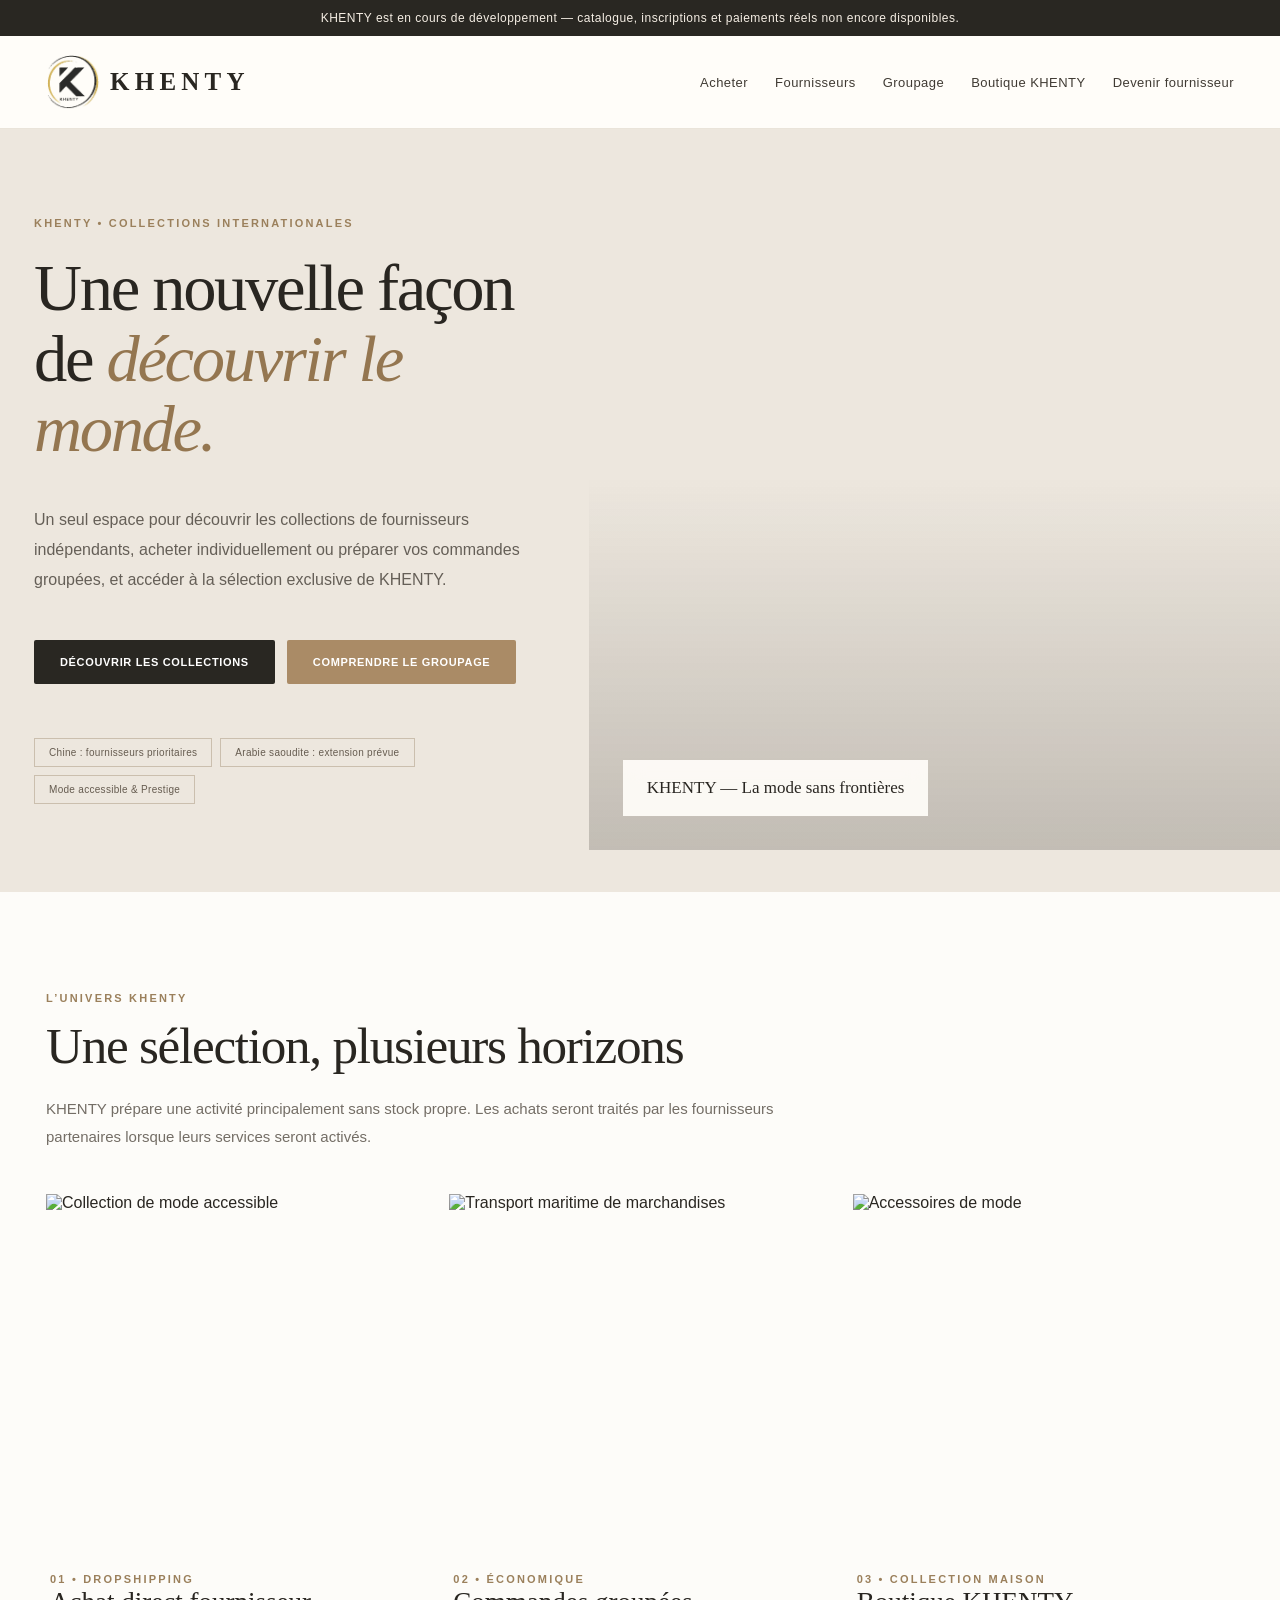
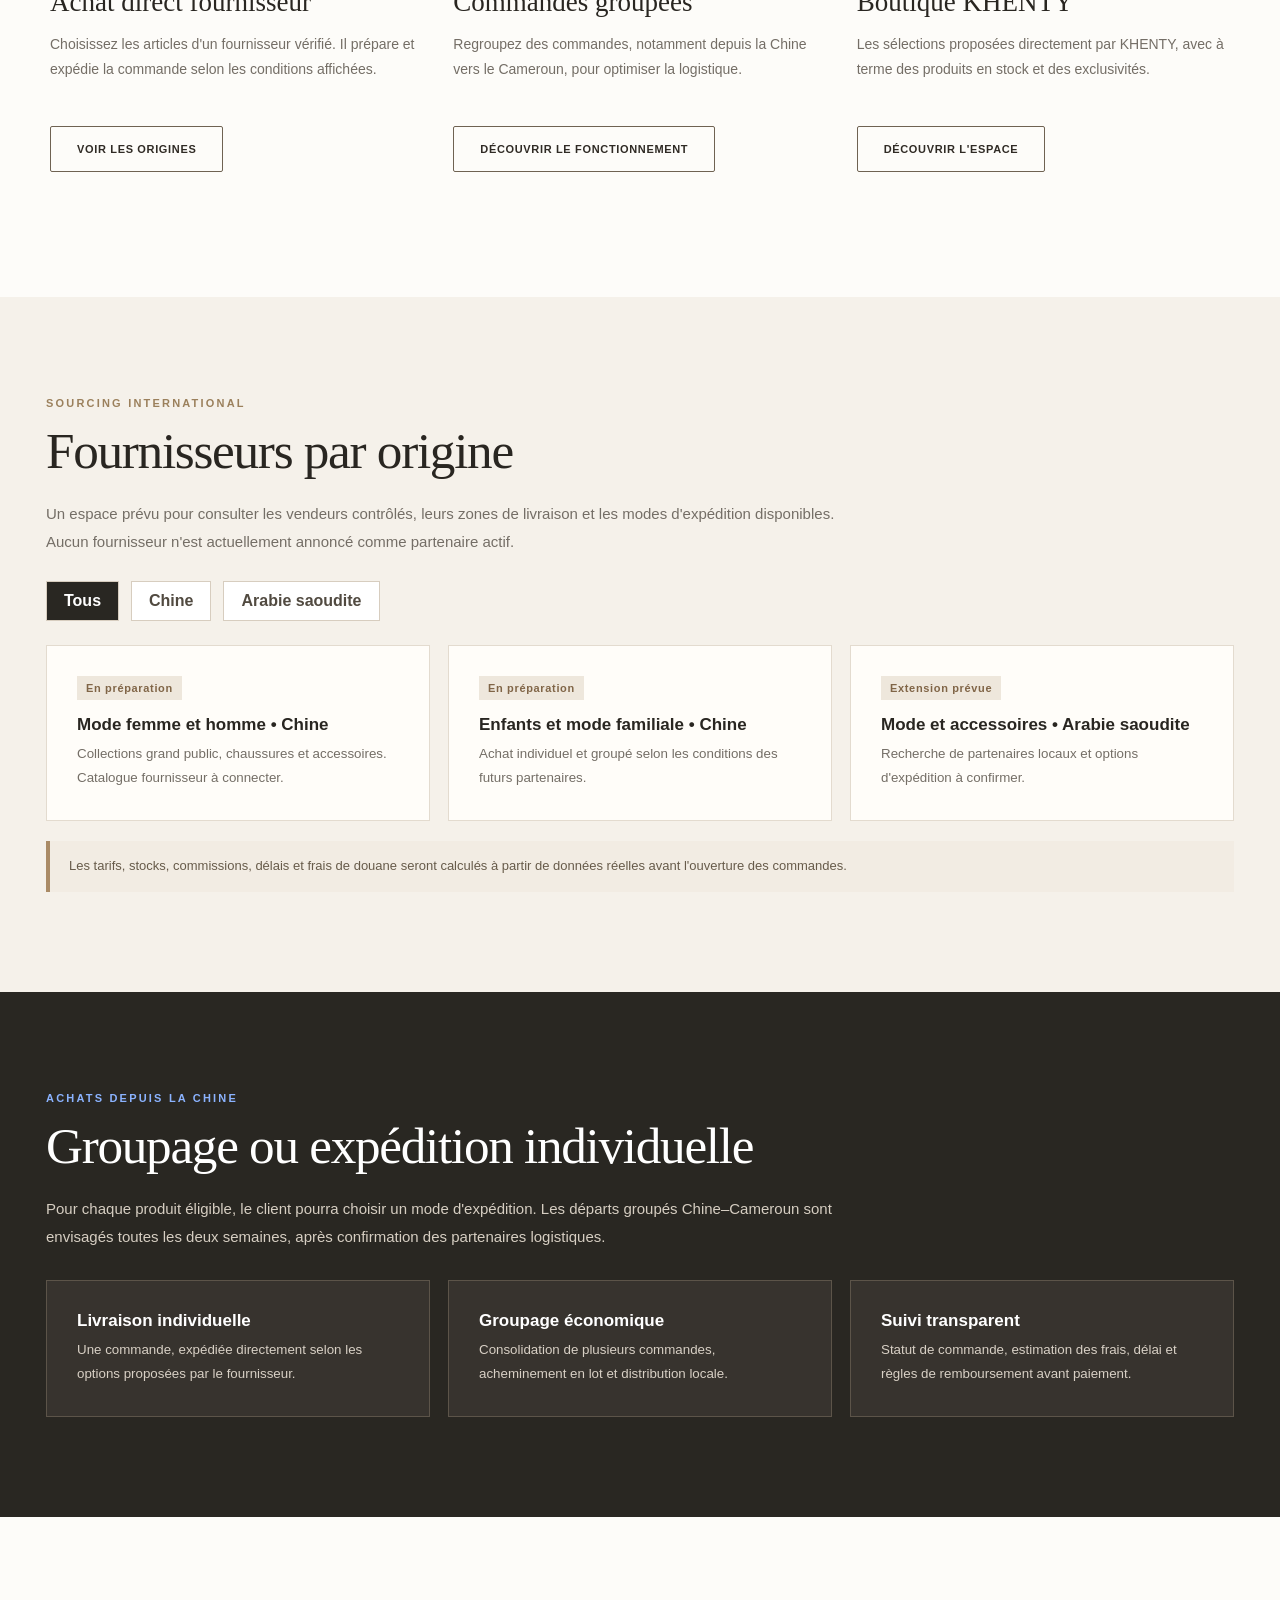
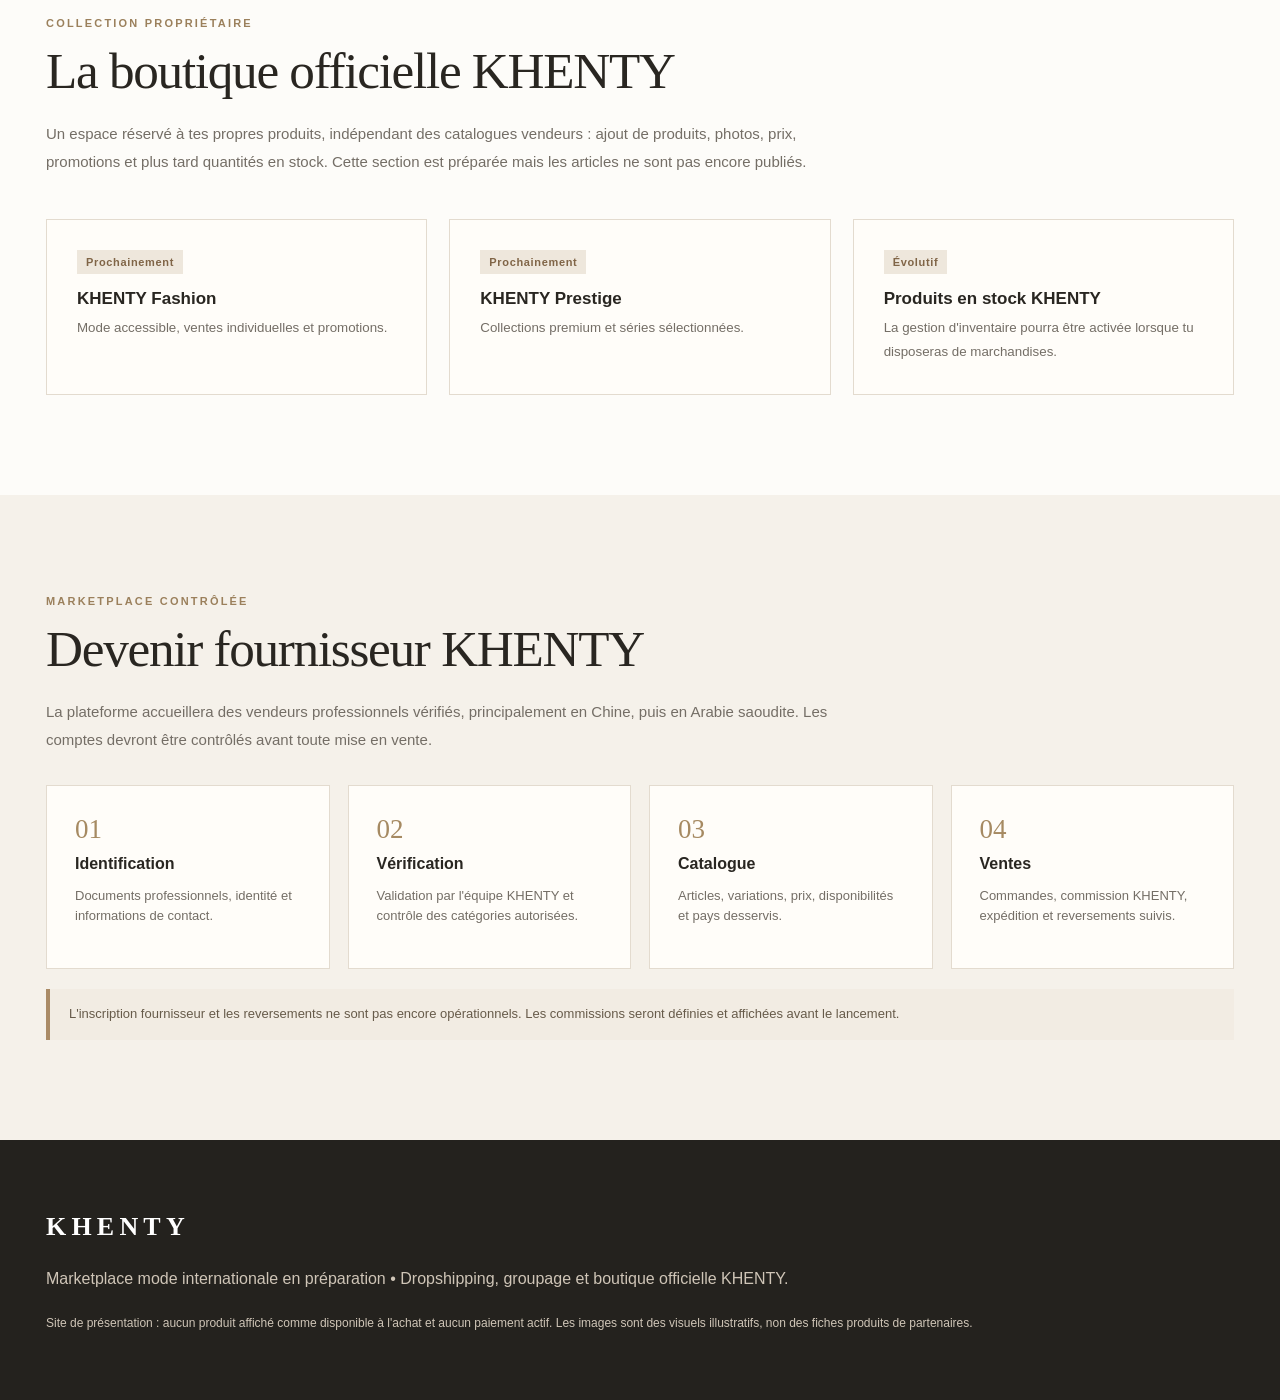
==== index.html @ d274700c "Design: editorial luxury storefront redesign inspired by Warmly" ====
<!doctype html><html lang="fr"><head><meta charset="utf-8"><meta name="viewport" content="width=device-width,initial-scale=1"><meta name="theme-color" content="#ffffff"><title>KHENTY — Marketplace mode & sourcing international</title><meta name="description" content="KHENTY prépare une marketplace de mode en dropshipping, achat direct, groupage depuis la Chine et boutique KHENTY."><style>
:root{--navy:#14254c;--blue:#1769ff;--orange:#f87537;--pink:#eb3884;--muted:#65728b;--line:#e5eaf3;--pale:#f5f8ff}*{box-sizing:border-box}body{margin:0;font-family:Inter,Arial,sans-serif;color:var(--navy);background:#fff}a{color:inherit;text-decoration:none}button,select,input{font:inherit}button{cursor:pointer}.wrap{max-width:1240px;margin:auto;padding:0 26px}.notice{background:#fff1df;color:#7a4b0c;text-align:center;padding:10px 20px;font-size:12px}.head{border-bottom:1px solid var(--line);background:#fff;position:sticky;top:0;z-index:10}.head .wrap{display:flex;align-items:center;min-height:85px;gap:24px}.brand{display:flex;align-items:center;gap:10px;font-weight:900;letter-spacing:3px;font-size:27px}.khenty-emblem{width:62px;height:62px;flex:none}nav{display:flex;gap:21px;margin-left:auto;align-items:center;flex-wrap:wrap}nav a{font-size:13px;font-weight:700}nav a:hover{color:var(--blue)}.btn{border:0;background:var(--blue);border-radius:11px;color:white;padding:14px 21px;display:inline-flex;align-items:center;justify-content:center;font-weight:800;font-size:14px;gap:8px}.btn.orange{background:var(--orange)}.btn.outline{background:white;border:1px solid #cdd8e9;color:var(--navy)}.hero{background:linear-gradient(118deg,#edf4ff 0%,#fff 62%,#fff0f2 100%)}.herogrid{display:grid;grid-template-columns:1fr 1fr;align-items:center;gap:32px;padding:65px 0}.eyebrow{color:var(--blue);font-size:12px;font-weight:900;letter-spacing:2px;text-transform:uppercase}.hero h1{font-size:clamp(39px,5vw,66px);line-height:1.08;letter-spacing:-2px;margin:17px 0}.hero h1 em{font-style:normal;color:var(--orange)}.hero p{font-size:17px;line-height:1.7;color:#596681;max-width:570px}.cta{display:flex;gap:12px;flex-wrap:wrap;margin:28px 0}.heroimg{min-height:420px;position:relative;border-radius:25px;background:linear-gradient(0deg,#13254c25,#13254c05),url('https://images.unsplash.com/photo-1483985988355-763728e1935b?auto=format&fit=crop&w=1250&q=85') center/cover}.heroimg .float{position:absolute;bottom:24px;left:24px;background:white;border-radius:15px;padding:17px 22px;box-shadow:0 15px 35px #14254c30;font-weight:750}.stat{display:flex;gap:12px;flex-wrap:wrap;margin-top:22px}.stat span{background:white;border:1px solid var(--line);border-radius:24px;padding:8px 14px;font-size:12px;font-weight:700}.section{padding:70px 0}.section h2{font-size:35px;letter-spacing:-1px;margin:8px 0 12px}.sub{color:var(--muted);line-height:1.65;max-width:800px}.grid3{display:grid;grid-template-columns:repeat(3,1fr);gap:22px;margin-top:28px}.panel{background:#fff;border:1px solid var(--line);border-radius:20px;overflow:hidden;box-shadow:0 12px 30px #182e5709}.panel img{width:100%;height:220px;object-fit:cover;display:block}.panel .body{padding:23px}.panel h3{font-size:22px;margin:0 0 9px}.panel p{font-size:14px;color:var(--muted);line-height:1.65;min-height:65px}.mini{color:var(--blue);font-size:12px;text-transform:uppercase;font-weight:900;letter-spacing:1px}.soft{background:var(--pale)}.tabs{display:flex;gap:8px;flex-wrap:wrap;margin:24px 0}.tab{border:1px solid #d9e2f2;border-radius:35px;padding:10px 17px;background:white;font-weight:750;color:#4e607f}.tab[aria-selected=true]{background:var(--navy);color:white}.listing{display:grid;grid-template-columns:repeat(3,1fr);gap:16px}.tile{border:1px solid var(--line);border-radius:15px;background:white;padding:24px}.tile b{display:block;margin-bottom:7px}.tile small{color:var(--muted);line-height:1.5}.pill{display:inline-block;background:#fff0e9;color:#bf531b;font-size:11px;padding:6px 9px;border-radius:18px;font-weight:800;margin-bottom:15px}.steps{display:grid;grid-template-columns:repeat(4,1fr);gap:16px;margin-top:30px}.step{padding:22px;border:1px solid var(--line);border-radius:17px}.step strong{display:block;margin-bottom:10px;font-size:27px;color:var(--blue)}.step p{color:var(--muted);font-size:13px;line-height:1.6}.group{background:#152950;color:#fff}.group h2{color:#fff}.group .sub{color:#cbd8f0}.group .tile{background:#213864;border-color:#38507a;color:#fff}.group .tile small{color:#cdd8ed}.controls{display:flex;flex-wrap:wrap;gap:10px;margin:24px 0}.controls select{border:1px solid var(--line);padding:12px;border-radius:10px;background:white;color:var(--navy)}.note{border-left:4px solid var(--orange);padding:15px 19px;background:#fff7ef;color:#805626;font-size:13px;line-height:1.6;margin-top:20px}footer{background:#0d1b3a;color:#c7d3e8;padding:42px 0;line-height:1.7}footer strong{color:white}footer small{font-size:12px}.hide{display:none!important}@media(max-width:900px){nav{display:none}.herogrid{grid-template-columns:1fr}.heroimg{min-height:340px}.grid3,.listing{grid-template-columns:1fr 1fr}.steps{grid-template-columns:1fr 1fr}}@media(max-width:600px){.wrap{padding:0 18px}.brand{font-size:21px}.khenty-emblem{width:49px;height:49px}.head .wrap{min-height:67px}.herogrid{padding:37px 0}.heroimg{min-height:270px}.grid3,.listing,.steps{grid-template-columns:1fr}.section{padding:48px 0}.section h2{font-size:29px}}

/* KHENTY premium editorial redesign — inspired by refined decor storefronts */
@import url('https://fonts.googleapis.com/css2?family=DM+Sans:wght@400;500;600;700&family=Playfair+Display:wght@400;500;600&display=swap');
:root{--navy:#26231f;--blue:#7a6448;--orange:#a68a62;--pink:#c1a98d;--muted:#746e66;--line:#e8e2d9;--pale:#f8f6f2}
html{scroll-behavior:smooth}body{font-family:'DM Sans',Arial,sans-serif;color:#292621;background:#fdfcf9}
h1,h2,h3{font-family:'Playfair Display',Georgia,serif;font-weight:500}
.notice{background:#292722;color:#f5eee4;letter-spacing:.04em;padding:11px 20px}
.head{background:#fffdf9ed;backdrop-filter:blur(16px);border-color:#eae4da}
.head .wrap{min-height:92px}.brand{font-family:Georgia,serif;font-weight:600;letter-spacing:.21em;font-size:25px}
.khenty-emblem{width:54px;height:54px;object-fit:contain}
nav{gap:27px}nav a{font-weight:500;letter-spacing:.035em;color:#403b34}nav a:hover{color:#a68a62}
.btn{border-radius:2px;background:#292722;padding:16px 26px;letter-spacing:.06em;text-transform:uppercase;font-size:11px;font-weight:700;transition:transform .2s,background .2s}
.btn:hover{transform:translateY(-2px);background:#806a4d}.btn.orange{background:#aa8b66}.btn.outline{background:transparent;border:1px solid #6f6252;color:#302b25}.btn.outline:hover{background:#302b25;color:white}
.hero{background:#ede7de}.herogrid{max-width:none;padding:0;gap:0;grid-template-columns:46% 54%;min-height:680px}
.hero .herogrid>div:first-child{padding:88px max(34px,calc((100vw - 1240px)/2)) 88px max(34px,calc((100vw - 1240px)/2));display:flex;flex-direction:column;justify-content:center;align-items:flex-start}
.eyebrow,.mini{color:#9b805c;letter-spacing:.2em;font-size:11px}
.hero h1{font-size:clamp(48px,5.2vw,83px);line-height:1.06;letter-spacing:-.035em;margin:24px 0;font-weight:400}
.hero h1 em{color:#947650;font-style:italic;font-family:Georgia,serif}
.hero p{font-size:16px;line-height:1.9;color:#655f57;max-width:520px}
.heroimg{border-radius:0;min-height:680px;background:linear-gradient(0deg,#17130e33,#17130e00 55%),url('https://images.unsplash.com/photo-1483985988355-763728e1935b?auto=format&fit=crop&w=1800&q=90') center/cover}
.heroimg .float{background:#fffdf9ed;backdrop-filter:blur(10px);border-radius:0;bottom:34px;left:34px;font-family:Georgia,serif;font-size:17px;font-weight:400;box-shadow:none;padding:18px 24px}
.stat{gap:8px;margin-top:26px}.stat span{background:transparent;border:1px solid #cbbfae;border-radius:0;font-size:10px;letter-spacing:.03em;font-weight:500;color:#665c50}
.section{padding:100px 0}.section h2{font-size:clamp(34px,4vw,54px);letter-spacing:-.025em;margin:12px 0 20px}.sub{font-size:15px;line-height:1.9}
.grid3{gap:22px;margin-top:42px}.panel{border:0;border-radius:0;box-shadow:none;background:transparent}.panel img{height:350px;transition:transform .4s}.panel{overflow:hidden}.panel:hover img{transform:scale(1.025)}.panel .body{padding:25px 4px}.panel h3{font-size:27px}.panel p{font-size:14px;line-height:1.8;min-height:80px}
.soft{background:#f5f1ea}.tabs{gap:12px}.tab{border-radius:0;border-color:#d7cdbf;color:#514a40}.tab[aria-selected=true]{background:#292722;color:#fff}
.listing{gap:18px}.tile{border-radius:0;border:1px solid #e3dbcf;padding:30px;background:#fffdf9}.tile b{font-size:17px;font-weight:600}.tile small{line-height:1.8}
.pill{background:#eee7dc;color:#806547;border-radius:0;letter-spacing:.06em}
.steps{gap:18px}.step{border-radius:0;background:#fffdf9;border-color:#e3dbcf;padding:28px}.step strong{color:#a68a62;font-family:Georgia,serif;font-weight:400}
.group{background:#292722}.group .tile{background:#37332e;border-color:#5c5449}.group .sub{color:#d6cec2}.group .tile small{color:#d8d0c5}
.note{background:#f2ece3;border-color:#aa8b66;color:#675b4a}
footer{background:#24221e;color:#cfc5b7;padding:65px 0}footer strong{font-family:Georgia,serif;font-size:26px;letter-spacing:.2em}
@media(max-width:900px){.herogrid{grid-template-columns:1fr}.hero .herogrid>div:first-child{padding:70px 32px}.heroimg{min-height:490px}.grid3,.listing{grid-template-columns:1fr 1fr}}
@media(max-width:600px){.head .wrap{min-height:72px}.brand{font-size:20px}.hero .herogrid>div:first-child{padding:54px 22px}.hero h1{font-size:47px}.heroimg{min-height:350px}.section{padding:66px 0}.grid3,.listing,.steps{grid-template-columns:1fr}.panel img{height:320px}.section h2{font-size:37px}}
</style></head><body><div class="notice">KHENTY est en cours de développement — catalogue, inscriptions et paiements réels non encore disponibles.</div>
<header class="head"><div class="wrap"><a class="brand" href="#accueil"><img class="khenty-emblem" src="[data-uri]" alt="Emblème KHENTY original"><span>KHENTY</span></a><nav><a href="#acheter">Acheter</a><a href="#origine">Fournisseurs</a><a href="#groupage">Groupage</a><a href="#boutique">Boutique KHENTY</a><a href="#partenaires">Devenir fournisseur</a></nav></div></header>
<main><section id="accueil" class="hero"><div class="wrap herogrid"><div><div class="eyebrow">KHENTY • COLLECTIONS INTERNATIONALES</div><h1>Une nouvelle façon de <em>découvrir le monde.</em></h1><p>Un seul espace pour découvrir les collections de fournisseurs indépendants, acheter individuellement ou préparer vos commandes groupées, et accéder à la sélection exclusive de KHENTY.</p><div class="cta"><a class="btn" href="#acheter">Découvrir les collections</a><a class="btn orange" href="#groupage">Comprendre le groupage</a></div><div class="stat"><span>Chine : fournisseurs prioritaires</span><span>Arabie saoudite : extension prévue</span><span>Mode accessible & Prestige</span></div></div><div class="heroimg" role="img" aria-label="Photographie de mode"><div class="float">KHENTY — La mode sans frontières</div></div></div></section>
<section id="acheter" class="section"><div class="wrap"><div class="eyebrow">L’univers KHENTY</div><h2>Une sélection, plusieurs horizons</h2><p class="sub">KHENTY prépare une activité principalement sans stock propre. Les achats seront traités par les fournisseurs partenaires lorsque leurs services seront activés.</p><div class="grid3"><article class="panel"><img alt="Collection de mode accessible" src="https://images.unsplash.com/photo-1483985988355-763728e1935b?auto=format&fit=crop&w=850&q=80"><div class="body"><span class="mini">01 • Dropshipping</span><h3>Achat direct fournisseur</h3><p>Choisissez les articles d'un fournisseur vérifié. Il prépare et expédie la commande selon les conditions affichées.</p><a class="btn outline" href="#origine">Voir les origines</a></div></article><article class="panel"><img alt="Transport maritime de marchandises" src="https://images.unsplash.com/photo-1494412519320-aa613dfb7738?auto=format&fit=crop&w=850&q=80"><div class="body"><span class="mini">02 • Économique</span><h3>Commandes groupées</h3><p>Regroupez des commandes, notamment depuis la Chine vers le Cameroun, pour optimiser la logistique.</p><a class="btn outline" href="#groupage">Découvrir le fonctionnement</a></div></article><article class="panel"><img alt="Accessoires de mode" src="https://images.unsplash.com/photo-1548036328-c9fa89d128fa?auto=format&fit=crop&w=850&q=80"><div class="body"><span class="mini">03 • Collection maison</span><h3>Boutique KHENTY</h3><p>Les sélections proposées directement par KHENTY, avec à terme des produits en stock et des exclusivités.</p><a class="btn outline" href="#boutique">Découvrir l'espace</a></div></article></div></div></section>
<section id="origine" class="section soft"><div class="wrap"><div class="eyebrow">Sourcing international</div><h2>Fournisseurs par origine</h2><p class="sub">Un espace prévu pour consulter les vendeurs contrôlés, leurs zones de livraison et les modes d'expédition disponibles. Aucun fournisseur n'est actuellement annoncé comme partenaire actif.</p><div class="tabs" role="group" aria-label="Filtre des provenances"><button class="tab" data-filter="all" aria-selected="true">Tous</button><button class="tab" data-filter="chine" aria-selected="false">Chine</button><button class="tab" data-filter="arabie" aria-selected="false">Arabie saoudite</button></div><div class="listing"><article class="tile" data-origin="chine"><span class="pill">En préparation</span><b>Mode femme et homme • Chine</b><small>Collections grand public, chaussures et accessoires. Catalogue fournisseur à connecter.</small></article><article class="tile" data-origin="chine"><span class="pill">En préparation</span><b>Enfants et mode familiale • Chine</b><small>Achat individuel et groupé selon les conditions des futurs partenaires.</small></article><article class="tile" data-origin="arabie"><span class="pill">Extension prévue</span><b>Mode et accessoires • Arabie saoudite</b><small>Recherche de partenaires locaux et options d'expédition à confirmer.</small></article></div><div class="note">Les tarifs, stocks, commissions, délais et frais de douane seront calculés à partir de données réelles avant l'ouverture des commandes.</div></div></section>
<section id="groupage" class="section group"><div class="wrap"><div class="eyebrow" style="color:#8bb3ff">Achats depuis la Chine</div><h2>Groupage ou expédition individuelle</h2><p class="sub">Pour chaque produit éligible, le client pourra choisir un mode d'expédition. Les départs groupés Chine–Cameroun sont envisagés toutes les deux semaines, après confirmation des partenaires logistiques.</p><div class="listing" style="margin-top:28px"><article class="tile"><b>Livraison individuelle</b><small>Une commande, expédiée directement selon les options proposées par le fournisseur.</small></article><article class="tile"><b>Groupage économique</b><small>Consolidation de plusieurs commandes, acheminement en lot et distribution locale.</small></article><article class="tile"><b>Suivi transparent</b><small>Statut de commande, estimation des frais, délai et règles de remboursement avant paiement.</small></article></div></div></section>
<section id="boutique" class="section"><div class="wrap"><div class="eyebrow">Collection propriétaire</div><h2>La boutique officielle KHENTY</h2><p class="sub">Un espace réservé à tes propres produits, indépendant des catalogues vendeurs : ajout de produits, photos, prix, promotions et plus tard quantités en stock. Cette section est préparée mais les articles ne sont pas encore publiés.</p><div class="grid3"><article class="tile"><span class="pill">Prochainement</span><b>KHENTY Fashion</b><small>Mode accessible, ventes individuelles et promotions.</small></article><article class="tile"><span class="pill">Prochainement</span><b>KHENTY Prestige</b><small>Collections premium et séries sélectionnées.</small></article><article class="tile"><span class="pill">Évolutif</span><b>Produits en stock KHENTY</b><small>La gestion d'inventaire pourra être activée lorsque tu disposeras de marchandises.</small></article></div></div></section>
<section id="partenaires" class="section soft"><div class="wrap"><div class="eyebrow">Marketplace contrôlée</div><h2>Devenir fournisseur KHENTY</h2><p class="sub">La plateforme accueillera des vendeurs professionnels vérifiés, principalement en Chine, puis en Arabie saoudite. Les comptes devront être contrôlés avant toute mise en vente.</p><div class="steps"><div class="step"><strong>01</strong><b>Identification</b><p>Documents professionnels, identité et informations de contact.</p></div><div class="step"><strong>02</strong><b>Vérification</b><p>Validation par l'équipe KHENTY et contrôle des catégories autorisées.</p></div><div class="step"><strong>03</strong><b>Catalogue</b><p>Articles, variations, prix, disponibilités et pays desservis.</p></div><div class="step"><strong>04</strong><b>Ventes</b><p>Commandes, commission KHENTY, expédition et reversements suivis.</p></div></div><div class="note">L'inscription fournisseur et les reversements ne sont pas encore opérationnels. Les commissions seront définies et affichées avant le lancement.</div></div></section>
</main><footer><div class="wrap"><strong>KHENTY</strong><p>Marketplace mode internationale en préparation • Dropshipping, groupage et boutique officielle KHENTY.</p><small>Site de présentation : aucun produit affiché comme disponible à l'achat et aucun paiement actif. Les images sont des visuels illustratifs, non des fiches produits de partenaires.</small></div></footer>
<script>document.querySelectorAll('[data-filter]').forEach(b=>b.addEventListener('click',()=>{const f=b.dataset.filter;document.querySelectorAll('[data-filter]').forEach(x=>x.setAttribute('aria-selected',String(x===b)));document.querySelectorAll('[data-origin]').forEach(t=>t.classList.toggle('hide',f!=='all'&&t.dataset.origin!==f));}));</script></body></html>
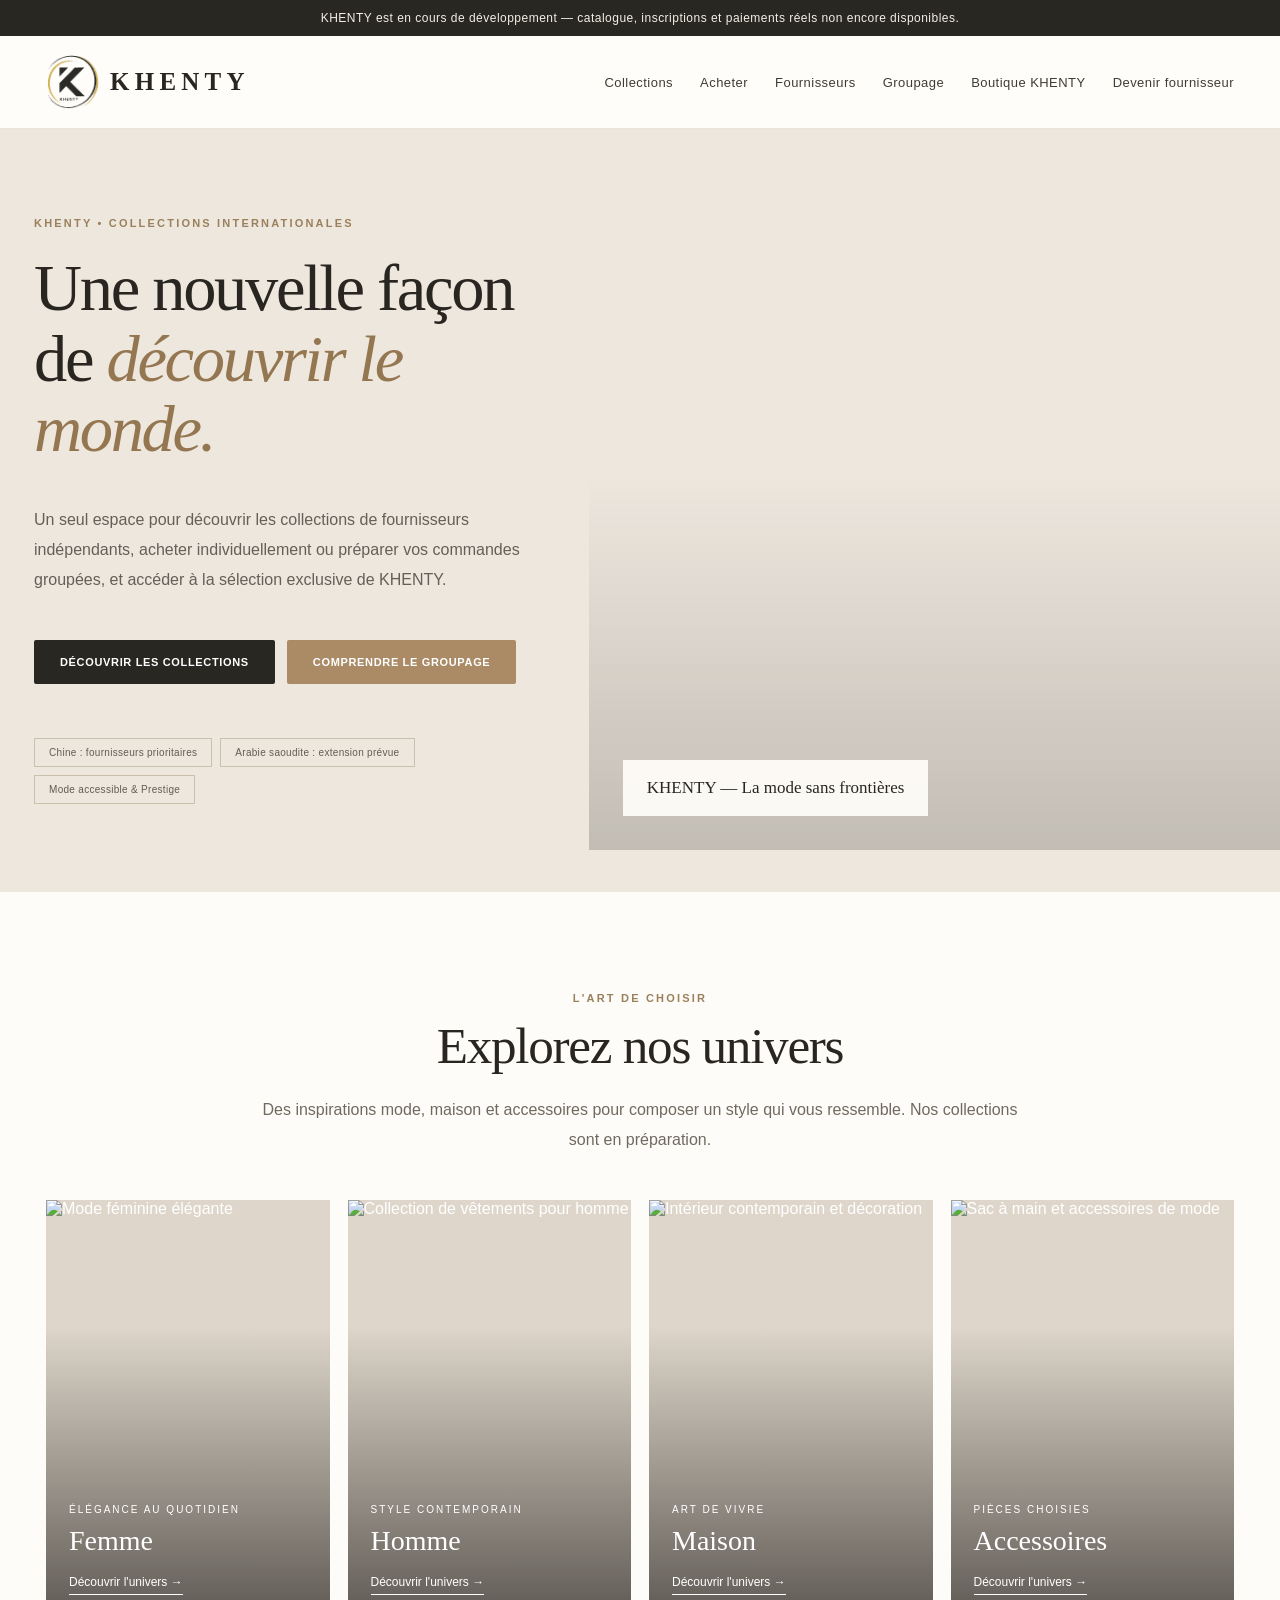
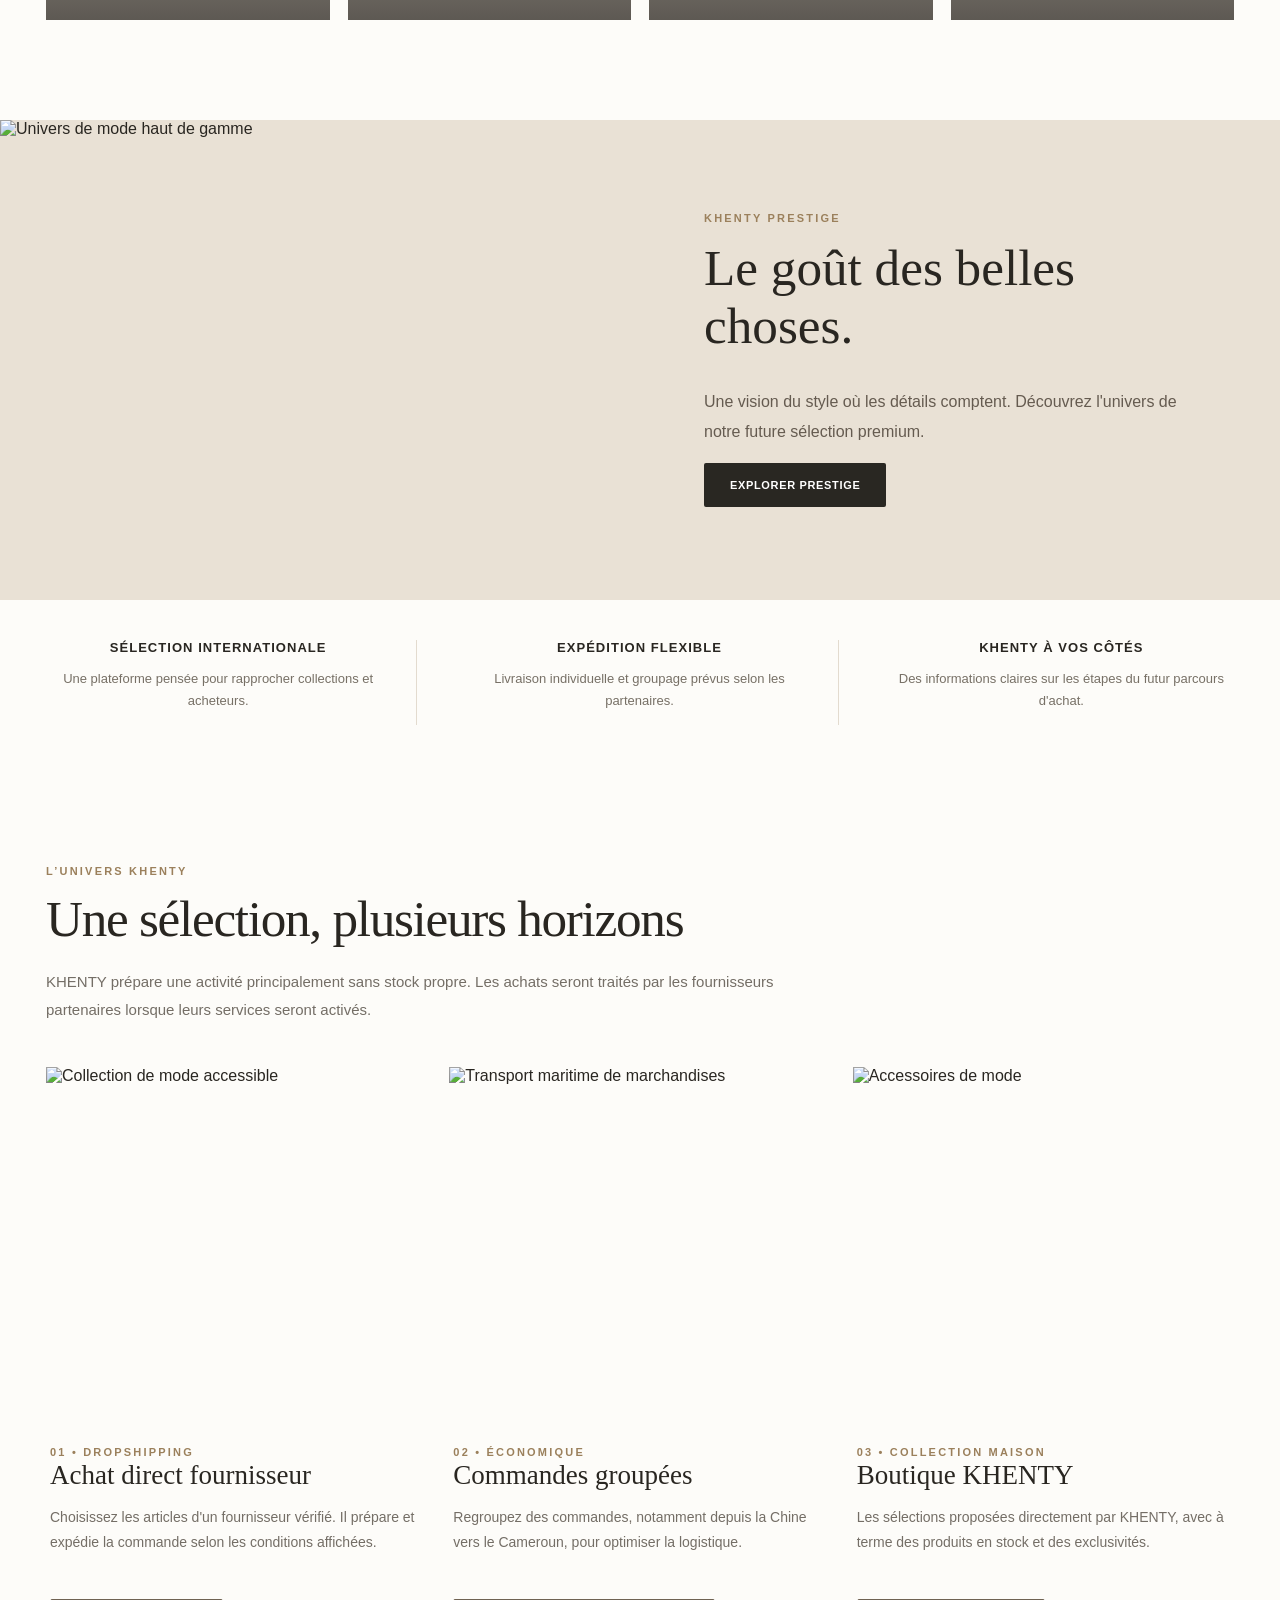
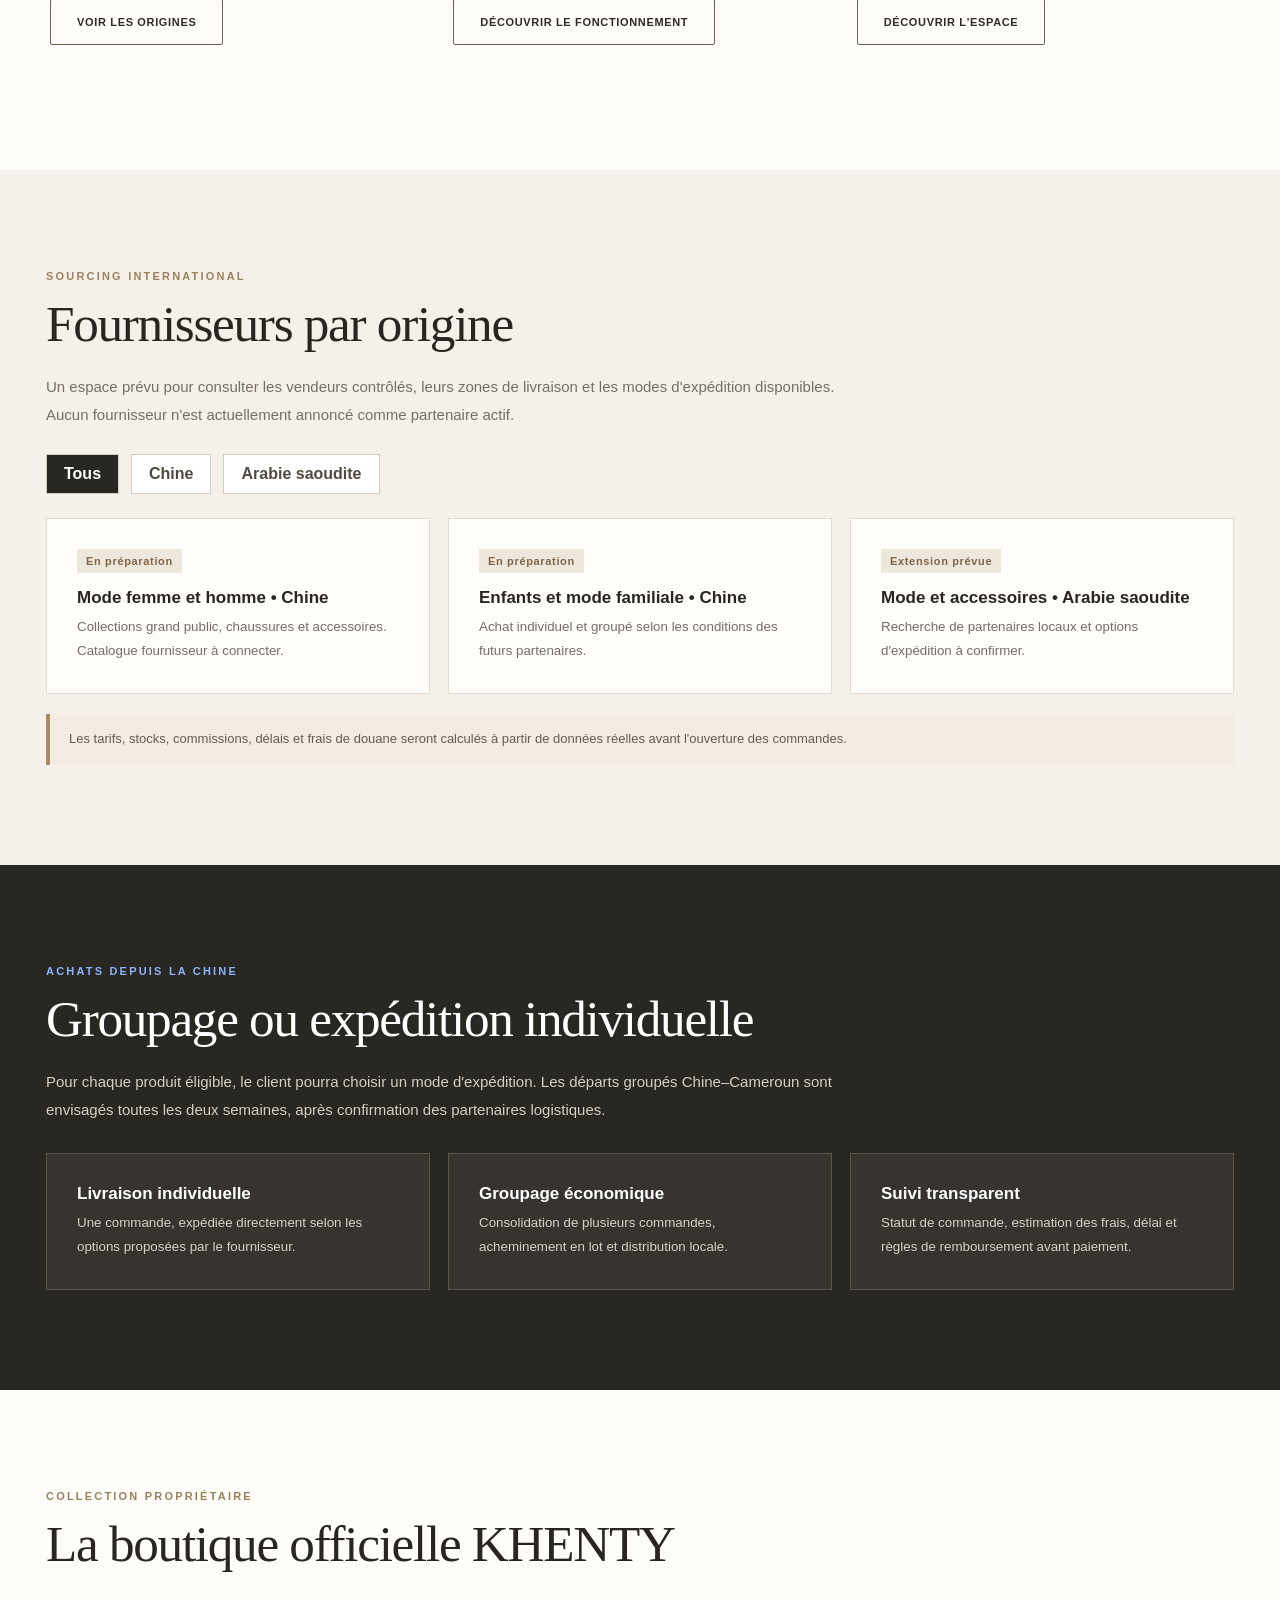
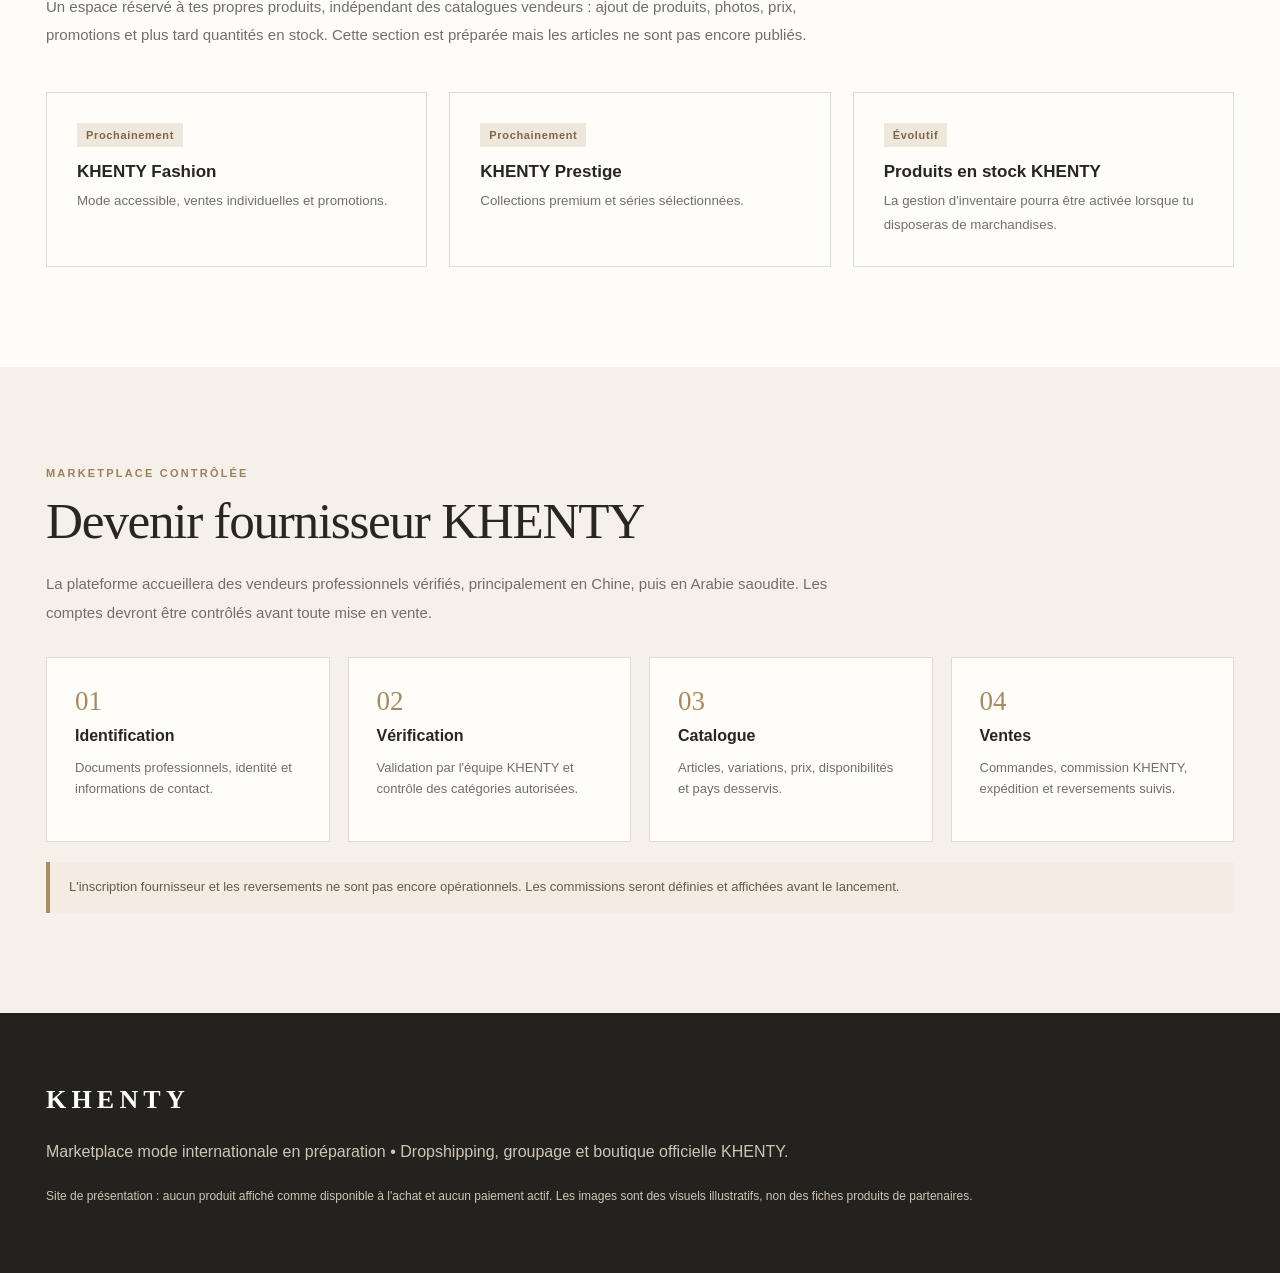
==== commit 8a3e5df6: "Add premium collection gallery, prestige editorial, mobile navigation and trust sections" ====
--- a/index.html
+++ b/index.html
@@ -33,13 +33,23 @@
 footer{background:#24221e;color:#cfc5b7;padding:65px 0}footer strong{font-family:Georgia,serif;font-size:26px;letter-spacing:.2em}
 @media(max-width:900px){.herogrid{grid-template-columns:1fr}.hero .herogrid>div:first-child{padding:70px 32px}.heroimg{min-height:490px}.grid3,.listing{grid-template-columns:1fr 1fr}}
 @media(max-width:600px){.head .wrap{min-height:72px}.brand{font-size:20px}.hero .herogrid>div:first-child{padding:54px 22px}.hero h1{font-size:47px}.heroimg{min-height:350px}.section{padding:66px 0}.grid3,.listing,.steps{grid-template-columns:1fr}.panel img{height:320px}.section h2{font-size:37px}}
+</style><style>
+/* Premium collections and editorial commerce additions */
+.premium-intro{text-align:center;max-width:760px;margin:0 auto 44px}.premium-intro p{line-height:1.9;color:#71695e}.collection-grid{display:grid;grid-template-columns:repeat(4,minmax(0,1fr));gap:18px}.collection-card{position:relative;min-height:420px;overflow:hidden;background:#ded6ca;color:white}.collection-card img{width:100%;height:100%;position:absolute;inset:0;object-fit:cover;transition:transform .55s}.collection-card:hover img{transform:scale(1.07)}.collection-card:after{content:"";position:absolute;inset:0;background:linear-gradient(0deg,#1d1a17aa,transparent 70%)}.collection-card div{position:absolute;bottom:25px;left:23px;right:23px;z-index:1}.collection-card h3{font-size:28px;margin:8px 0 15px}.collection-card span{font-size:10px;letter-spacing:.2em;text-transform:uppercase}.collection-card a{display:inline-block;border-bottom:1px solid #fff;padding-bottom:5px;font-size:12px}.editorial-band{display:grid;grid-template-columns:1fr 1fr;background:#e9e1d5;min-height:480px}.editorial-band img{width:100%;height:100%;max-height:580px;object-fit:cover}.editorial-copy{padding:70px 10%;display:flex;flex-direction:column;justify-content:center;align-items:flex-start}.editorial-copy h2{font-size:clamp(36px,4vw,62px);line-height:1.14;margin:15px 0}.editorial-copy p{line-height:1.9;color:#655b50}.service-row{display:grid;grid-template-columns:repeat(3,1fr);gap:24px;text-align:center;padding:40px 0}.service-row article{border-right:1px solid #e3dbcf;padding:0 20px}.service-row article:last-child{border-right:0}.service-row b{display:block;margin-bottom:9px;font-size:13px;letter-spacing:.08em;text-transform:uppercase}.service-row p{font-size:13px;line-height:1.7;color:#777066}.mobile-menu-toggle{display:none;background:transparent;border:1px solid #c7bba9;padding:9px 13px;margin-left:auto;color:#302b25}.site-search{display:flex;align-items:center;gap:8px;border:1px solid #ddd3c5;background:#fff;padding:10px 14px;max-width:350px;margin:25px 0 0}.site-search input{border:0;outline:0;width:100%;background:transparent;font-size:13px}.site-search button{background:#302b25;color:#fff;border:0;padding:8px 12px;font-size:11px}.search-status{font-size:12px;color:#655b50;min-height:20px}.collection-card:focus-within{outline:3px solid #a68a62;outline-offset:3px}@media(max-width:900px){.collection-grid{grid-template-columns:repeat(2,1fr)}.mobile-menu-toggle{display:block}.head .wrap{flex-wrap:wrap}.head nav{display:none;width:100%;order:3;margin:0;padding:12px 0 22px;flex-direction:column;align-items:flex-start;gap:18px}.head nav.open{display:flex}}@media(max-width:600px){.collection-grid{grid-template-columns:1fr 1fr;gap:10px}.collection-card{min-height:290px}.collection-card div{bottom:16px;left:13px;right:13px}.collection-card h3{font-size:21px}.editorial-band{grid-template-columns:1fr}.editorial-band img{height:320px}.editorial-copy{padding:50px 24px}.service-row{grid-template-columns:1fr;gap:20px}.service-row article{border-right:0;border-bottom:1px solid #e3dbcf;padding-bottom:20px}.service-row article:last-child{border-bottom:0}}
 </style></head><body><div class="notice">KHENTY est en cours de développement — catalogue, inscriptions et paiements réels non encore disponibles.</div>
-<header class="head"><div class="wrap"><a class="brand" href="#accueil"><img class="khenty-emblem" src="[data-uri]" alt="Emblème KHENTY original"><span>KHENTY</span></a><nav><a href="#acheter">Acheter</a><a href="#origine">Fournisseurs</a><a href="#groupage">Groupage</a><a href="#boutique">Boutique KHENTY</a><a href="#partenaires">Devenir fournisseur</a></nav></div></header>
+<header class="head"><div class="wrap"><a class="brand" href="#accueil"><img class="khenty-emblem" src="[data-uri]" alt="Emblème KHENTY original"><span>KHENTY</span></a><button class="mobile-menu-toggle" aria-expanded="false" aria-controls="main-navigation" type="button">Menu ☰</button><nav id="main-navigation"><a href="#collections">Collections</a><a href="#acheter">Acheter</a><a href="#origine">Fournisseurs</a><a href="#groupage">Groupage</a><a href="#boutique">Boutique KHENTY</a><a href="#partenaires">Devenir fournisseur</a></nav></div></header>
 <main><section id="accueil" class="hero"><div class="wrap herogrid"><div><div class="eyebrow">KHENTY • COLLECTIONS INTERNATIONALES</div><h1>Une nouvelle façon de <em>découvrir le monde.</em></h1><p>Un seul espace pour découvrir les collections de fournisseurs indépendants, acheter individuellement ou préparer vos commandes groupées, et accéder à la sélection exclusive de KHENTY.</p><div class="cta"><a class="btn" href="#acheter">Découvrir les collections</a><a class="btn orange" href="#groupage">Comprendre le groupage</a></div><div class="stat"><span>Chine : fournisseurs prioritaires</span><span>Arabie saoudite : extension prévue</span><span>Mode accessible & Prestige</span></div></div><div class="heroimg" role="img" aria-label="Photographie de mode"><div class="float">KHENTY — La mode sans frontières</div></div></div></section>
-<section id="acheter" class="section"><div class="wrap"><div class="eyebrow">L’univers KHENTY</div><h2>Une sélection, plusieurs horizons</h2><p class="sub">KHENTY prépare une activité principalement sans stock propre. Les achats seront traités par les fournisseurs partenaires lorsque leurs services seront activés.</p><div class="grid3"><article class="panel"><img alt="Collection de mode accessible" src="https://images.unsplash.com/photo-1483985988355-763728e1935b?auto=format&fit=crop&w=850&q=80"><div class="body"><span class="mini">01 • Dropshipping</span><h3>Achat direct fournisseur</h3><p>Choisissez les articles d'un fournisseur vérifié. Il prépare et expédie la commande selon les conditions affichées.</p><a class="btn outline" href="#origine">Voir les origines</a></div></article><article class="panel"><img alt="Transport maritime de marchandises" src="https://images.unsplash.com/photo-1494412519320-aa613dfb7738?auto=format&fit=crop&w=850&q=80"><div class="body"><span class="mini">02 • Économique</span><h3>Commandes groupées</h3><p>Regroupez des commandes, notamment depuis la Chine vers le Cameroun, pour optimiser la logistique.</p><a class="btn outline" href="#groupage">Découvrir le fonctionnement</a></div></article><article class="panel"><img alt="Accessoires de mode" src="https://images.unsplash.com/photo-1548036328-c9fa89d128fa?auto=format&fit=crop&w=850&q=80"><div class="body"><span class="mini">03 • Collection maison</span><h3>Boutique KHENTY</h3><p>Les sélections proposées directement par KHENTY, avec à terme des produits en stock et des exclusivités.</p><a class="btn outline" href="#boutique">Découvrir l'espace</a></div></article></div></div></section>
+<section id="collections" class="section" aria-labelledby="collections-title"><div class="wrap"><div class="premium-intro"><div class="eyebrow">L'art de choisir</div><h2 id="collections-title">Explorez nos univers</h2><p>Des inspirations mode, maison et accessoires pour composer un style qui vous ressemble. Nos collections sont en préparation.</p></div><div class="collection-grid">
+<article class="collection-card"><img loading="lazy" alt="Mode féminine élégante" src="https://images.unsplash.com/photo-1483985988355-763728e1935b?auto=format&fit=crop&w=850&q=85"><div><span>Élégance au quotidien</span><h3>Femme</h3><a href="#boutique">Découvrir l'univers →</a></div></article>
+<article class="collection-card"><img loading="lazy" alt="Collection de vêtements pour homme" src="https://images.unsplash.com/photo-1617127365659-c47fa864d8bc?auto=format&fit=crop&w=850&q=85"><div><span>Style contemporain</span><h3>Homme</h3><a href="#boutique">Découvrir l'univers →</a></div></article>
+<article class="collection-card"><img loading="lazy" alt="Intérieur contemporain et décoration" src="https://images.unsplash.com/photo-1600210492486-724fe5c67fb0?auto=format&fit=crop&w=850&q=85"><div><span>Art de vivre</span><h3>Maison</h3><a href="#acheter">Découvrir l'univers →</a></div></article>
+<article class="collection-card"><img loading="lazy" alt="Sac à main et accessoires de mode" src="https://images.unsplash.com/photo-1548036328-c9fa89d128fa?auto=format&fit=crop&w=850&q=85"><div><span>Pièces choisies</span><h3>Accessoires</h3><a href="#boutique">Découvrir l'univers →</a></div></article>
+</div></div></section>
+<section class="editorial-band" aria-label="KHENTY Prestige"><img loading="lazy" alt="Univers de mode haut de gamme" src="https://images.unsplash.com/photo-1490481651871-ab68de25d43d?auto=format&fit=crop&w=1300&q=85"><div class="editorial-copy"><span class="eyebrow">KHENTY PRESTIGE</span><h2>Le goût des belles choses.</h2><p>Une vision du style où les détails comptent. Découvrez l'univers de notre future sélection premium.</p><a class="btn" href="#boutique">Explorer Prestige</a></div></section>
+<section class="wrap service-row" aria-label="Les engagements de la plateforme"><article><b>Sélection internationale</b><p>Une plateforme pensée pour rapprocher collections et acheteurs.</p></article><article><b>Expédition flexible</b><p>Livraison individuelle et groupage prévus selon les partenaires.</p></article><article><b>KHENTY à vos côtés</b><p>Des informations claires sur les étapes du futur parcours d'achat.</p></article></section><section id="acheter" class="section"><div class="wrap"><div class="eyebrow">L’univers KHENTY</div><h2>Une sélection, plusieurs horizons</h2><p class="sub">KHENTY prépare une activité principalement sans stock propre. Les achats seront traités par les fournisseurs partenaires lorsque leurs services seront activés.</p><div class="grid3"><article class="panel"><img alt="Collection de mode accessible" src="https://images.unsplash.com/photo-1483985988355-763728e1935b?auto=format&fit=crop&w=850&q=80"><div class="body"><span class="mini">01 • Dropshipping</span><h3>Achat direct fournisseur</h3><p>Choisissez les articles d'un fournisseur vérifié. Il prépare et expédie la commande selon les conditions affichées.</p><a class="btn outline" href="#origine">Voir les origines</a></div></article><article class="panel"><img alt="Transport maritime de marchandises" src="https://images.unsplash.com/photo-1494412519320-aa613dfb7738?auto=format&fit=crop&w=850&q=80"><div class="body"><span class="mini">02 • Économique</span><h3>Commandes groupées</h3><p>Regroupez des commandes, notamment depuis la Chine vers le Cameroun, pour optimiser la logistique.</p><a class="btn outline" href="#groupage">Découvrir le fonctionnement</a></div></article><article class="panel"><img alt="Accessoires de mode" src="https://images.unsplash.com/photo-1548036328-c9fa89d128fa?auto=format&fit=crop&w=850&q=80"><div class="body"><span class="mini">03 • Collection maison</span><h3>Boutique KHENTY</h3><p>Les sélections proposées directement par KHENTY, avec à terme des produits en stock et des exclusivités.</p><a class="btn outline" href="#boutique">Découvrir l'espace</a></div></article></div></div></section>
 <section id="origine" class="section soft"><div class="wrap"><div class="eyebrow">Sourcing international</div><h2>Fournisseurs par origine</h2><p class="sub">Un espace prévu pour consulter les vendeurs contrôlés, leurs zones de livraison et les modes d'expédition disponibles. Aucun fournisseur n'est actuellement annoncé comme partenaire actif.</p><div class="tabs" role="group" aria-label="Filtre des provenances"><button class="tab" data-filter="all" aria-selected="true">Tous</button><button class="tab" data-filter="chine" aria-selected="false">Chine</button><button class="tab" data-filter="arabie" aria-selected="false">Arabie saoudite</button></div><div class="listing"><article class="tile" data-origin="chine"><span class="pill">En préparation</span><b>Mode femme et homme • Chine</b><small>Collections grand public, chaussures et accessoires. Catalogue fournisseur à connecter.</small></article><article class="tile" data-origin="chine"><span class="pill">En préparation</span><b>Enfants et mode familiale • Chine</b><small>Achat individuel et groupé selon les conditions des futurs partenaires.</small></article><article class="tile" data-origin="arabie"><span class="pill">Extension prévue</span><b>Mode et accessoires • Arabie saoudite</b><small>Recherche de partenaires locaux et options d'expédition à confirmer.</small></article></div><div class="note">Les tarifs, stocks, commissions, délais et frais de douane seront calculés à partir de données réelles avant l'ouverture des commandes.</div></div></section>
 <section id="groupage" class="section group"><div class="wrap"><div class="eyebrow" style="color:#8bb3ff">Achats depuis la Chine</div><h2>Groupage ou expédition individuelle</h2><p class="sub">Pour chaque produit éligible, le client pourra choisir un mode d'expédition. Les départs groupés Chine–Cameroun sont envisagés toutes les deux semaines, après confirmation des partenaires logistiques.</p><div class="listing" style="margin-top:28px"><article class="tile"><b>Livraison individuelle</b><small>Une commande, expédiée directement selon les options proposées par le fournisseur.</small></article><article class="tile"><b>Groupage économique</b><small>Consolidation de plusieurs commandes, acheminement en lot et distribution locale.</small></article><article class="tile"><b>Suivi transparent</b><small>Statut de commande, estimation des frais, délai et règles de remboursement avant paiement.</small></article></div></div></section>
 <section id="boutique" class="section"><div class="wrap"><div class="eyebrow">Collection propriétaire</div><h2>La boutique officielle KHENTY</h2><p class="sub">Un espace réservé à tes propres produits, indépendant des catalogues vendeurs : ajout de produits, photos, prix, promotions et plus tard quantités en stock. Cette section est préparée mais les articles ne sont pas encore publiés.</p><div class="grid3"><article class="tile"><span class="pill">Prochainement</span><b>KHENTY Fashion</b><small>Mode accessible, ventes individuelles et promotions.</small></article><article class="tile"><span class="pill">Prochainement</span><b>KHENTY Prestige</b><small>Collections premium et séries sélectionnées.</small></article><article class="tile"><span class="pill">Évolutif</span><b>Produits en stock KHENTY</b><small>La gestion d'inventaire pourra être activée lorsque tu disposeras de marchandises.</small></article></div></div></section>
 <section id="partenaires" class="section soft"><div class="wrap"><div class="eyebrow">Marketplace contrôlée</div><h2>Devenir fournisseur KHENTY</h2><p class="sub">La plateforme accueillera des vendeurs professionnels vérifiés, principalement en Chine, puis en Arabie saoudite. Les comptes devront être contrôlés avant toute mise en vente.</p><div class="steps"><div class="step"><strong>01</strong><b>Identification</b><p>Documents professionnels, identité et informations de contact.</p></div><div class="step"><strong>02</strong><b>Vérification</b><p>Validation par l'équipe KHENTY et contrôle des catégories autorisées.</p></div><div class="step"><strong>03</strong><b>Catalogue</b><p>Articles, variations, prix, disponibilités et pays desservis.</p></div><div class="step"><strong>04</strong><b>Ventes</b><p>Commandes, commission KHENTY, expédition et reversements suivis.</p></div></div><div class="note">L'inscription fournisseur et les reversements ne sont pas encore opérationnels. Les commissions seront définies et affichées avant le lancement.</div></div></section>
 </main><footer><div class="wrap"><strong>KHENTY</strong><p>Marketplace mode internationale en préparation • Dropshipping, groupage et boutique officielle KHENTY.</p><small>Site de présentation : aucun produit affiché comme disponible à l'achat et aucun paiement actif. Les images sont des visuels illustratifs, non des fiches produits de partenaires.</small></div></footer>
-<script>document.querySelectorAll('[data-filter]').forEach(b=>b.addEventListener('click',()=>{const f=b.dataset.filter;document.querySelectorAll('[data-filter]').forEach(x=>x.setAttribute('aria-selected',String(x===b)));document.querySelectorAll('[data-origin]').forEach(t=>t.classList.toggle('hide',f!=='all'&&t.dataset.origin!==f));}));</script></body></html>+<script>document.querySelectorAll('[data-filter]').forEach(b=>b.addEventListener('click',()=>{const f=b.dataset.filter;document.querySelectorAll('[data-filter]').forEach(x=>x.setAttribute('aria-selected',String(x===b)));document.querySelectorAll('[data-origin]').forEach(t=>t.classList.toggle('hide',f!=='all'&&t.dataset.origin!==f));}));const menu=document.querySelector('.mobile-menu-toggle');const nav=document.getElementById('main-navigation');menu?.addEventListener('click',()=>{const expanded=menu.getAttribute('aria-expanded')==='true';menu.setAttribute('aria-expanded',String(!expanded));nav.classList.toggle('open',!expanded)});nav?.querySelectorAll('a').forEach(a=>a.addEventListener('click',()=>{nav.classList.remove('open');menu?.setAttribute('aria-expanded','false')}));</script></body></html>
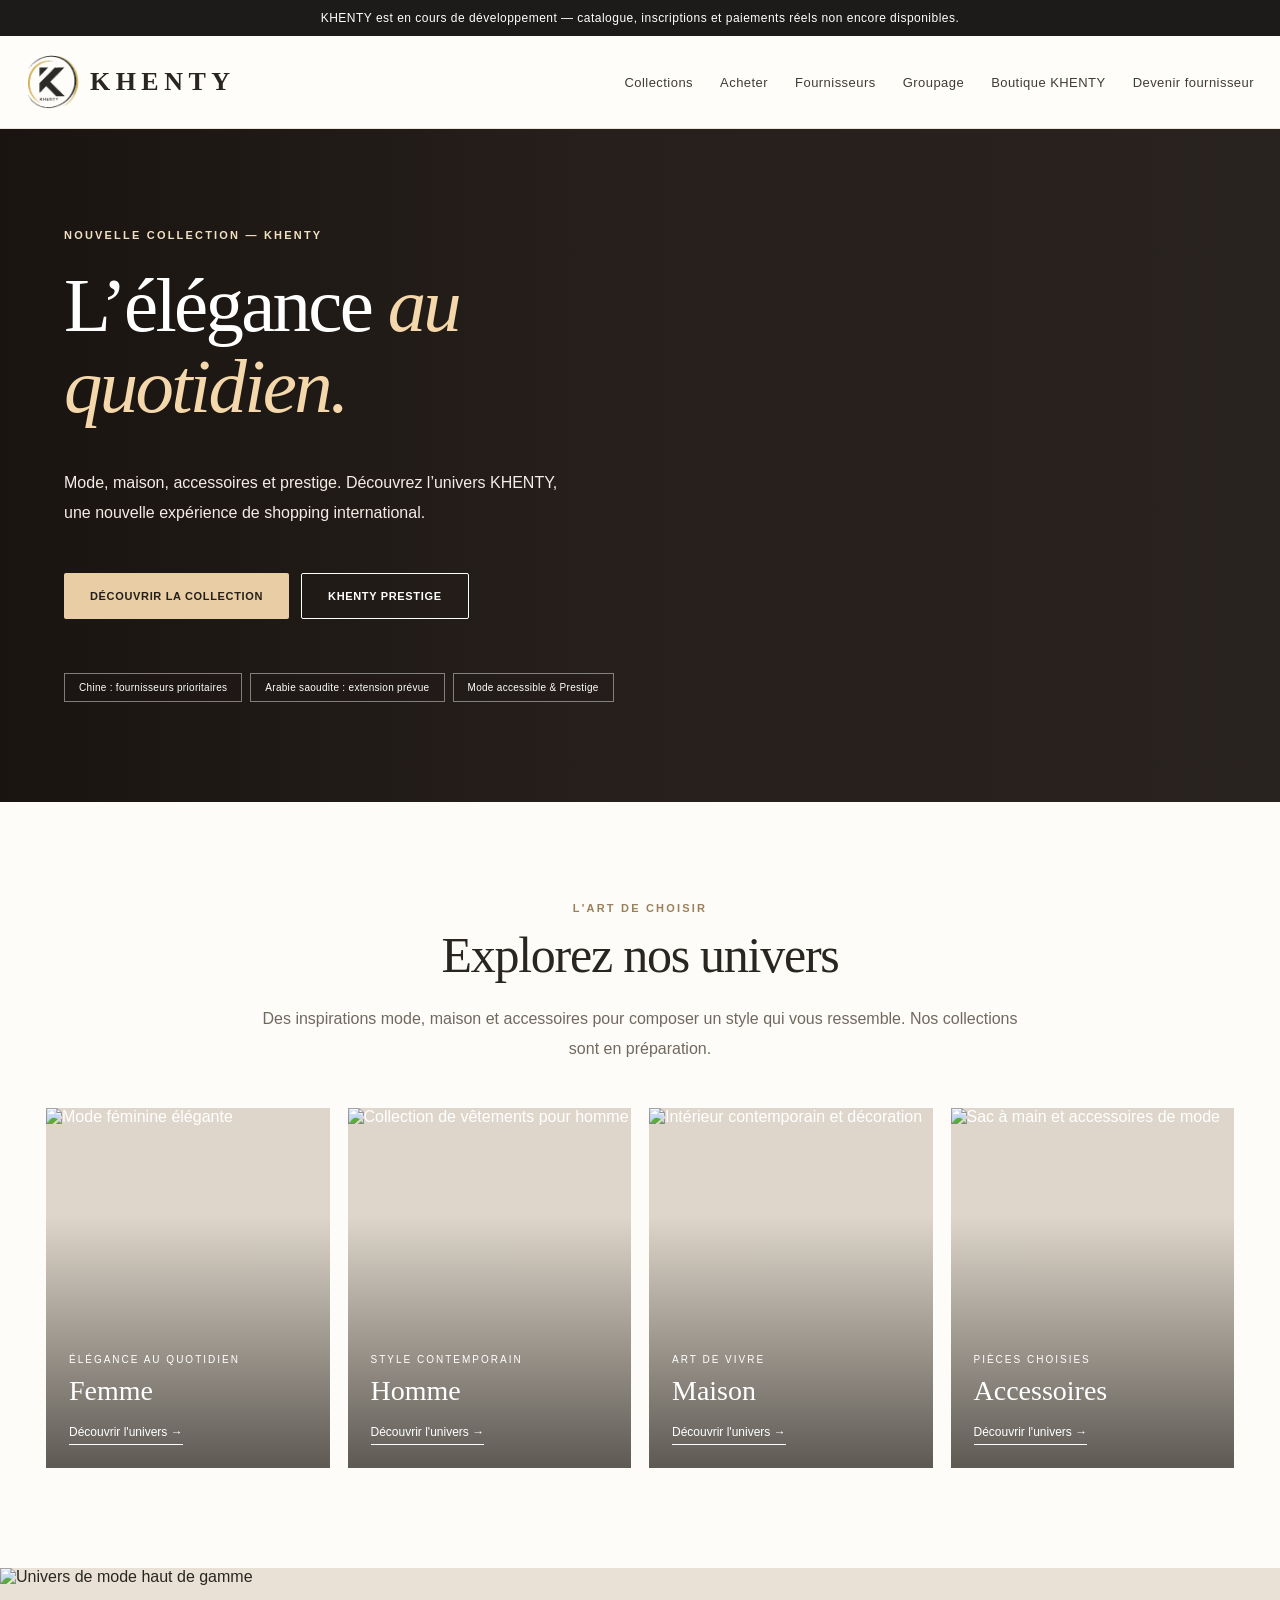
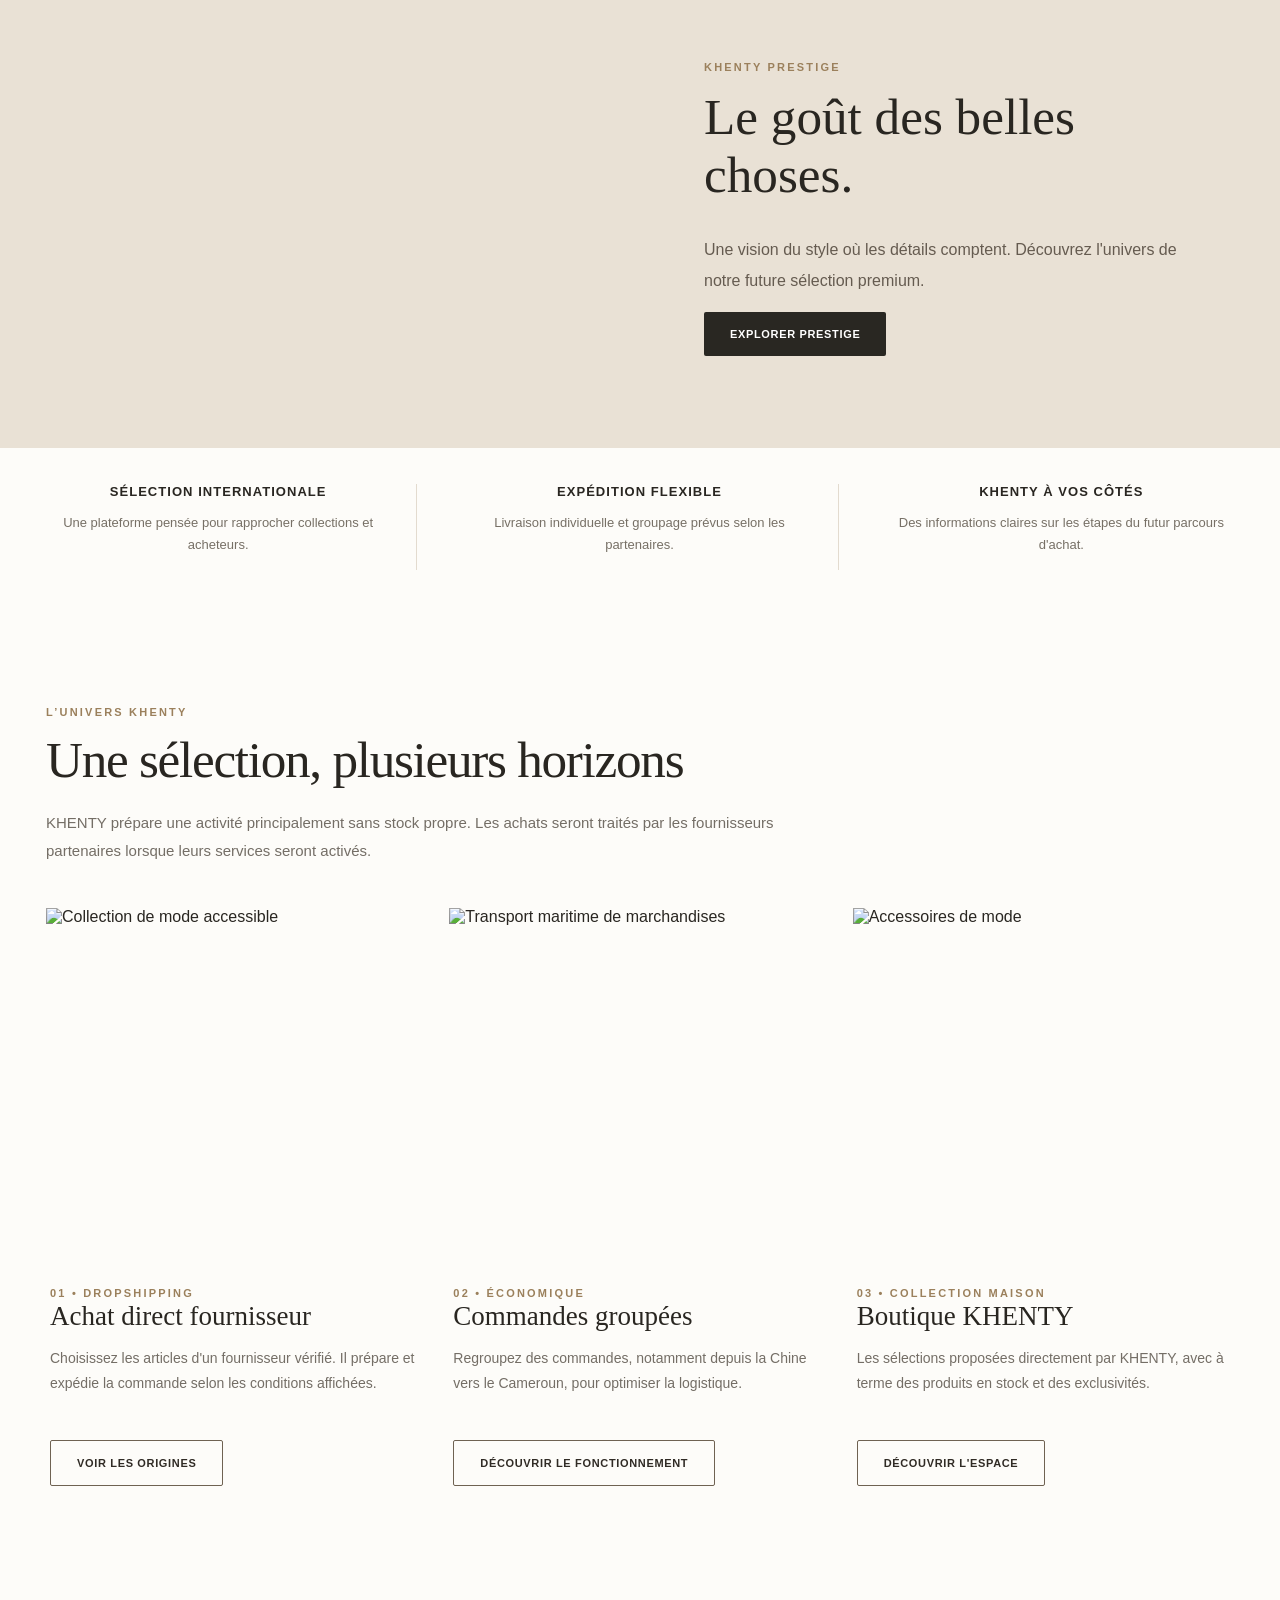
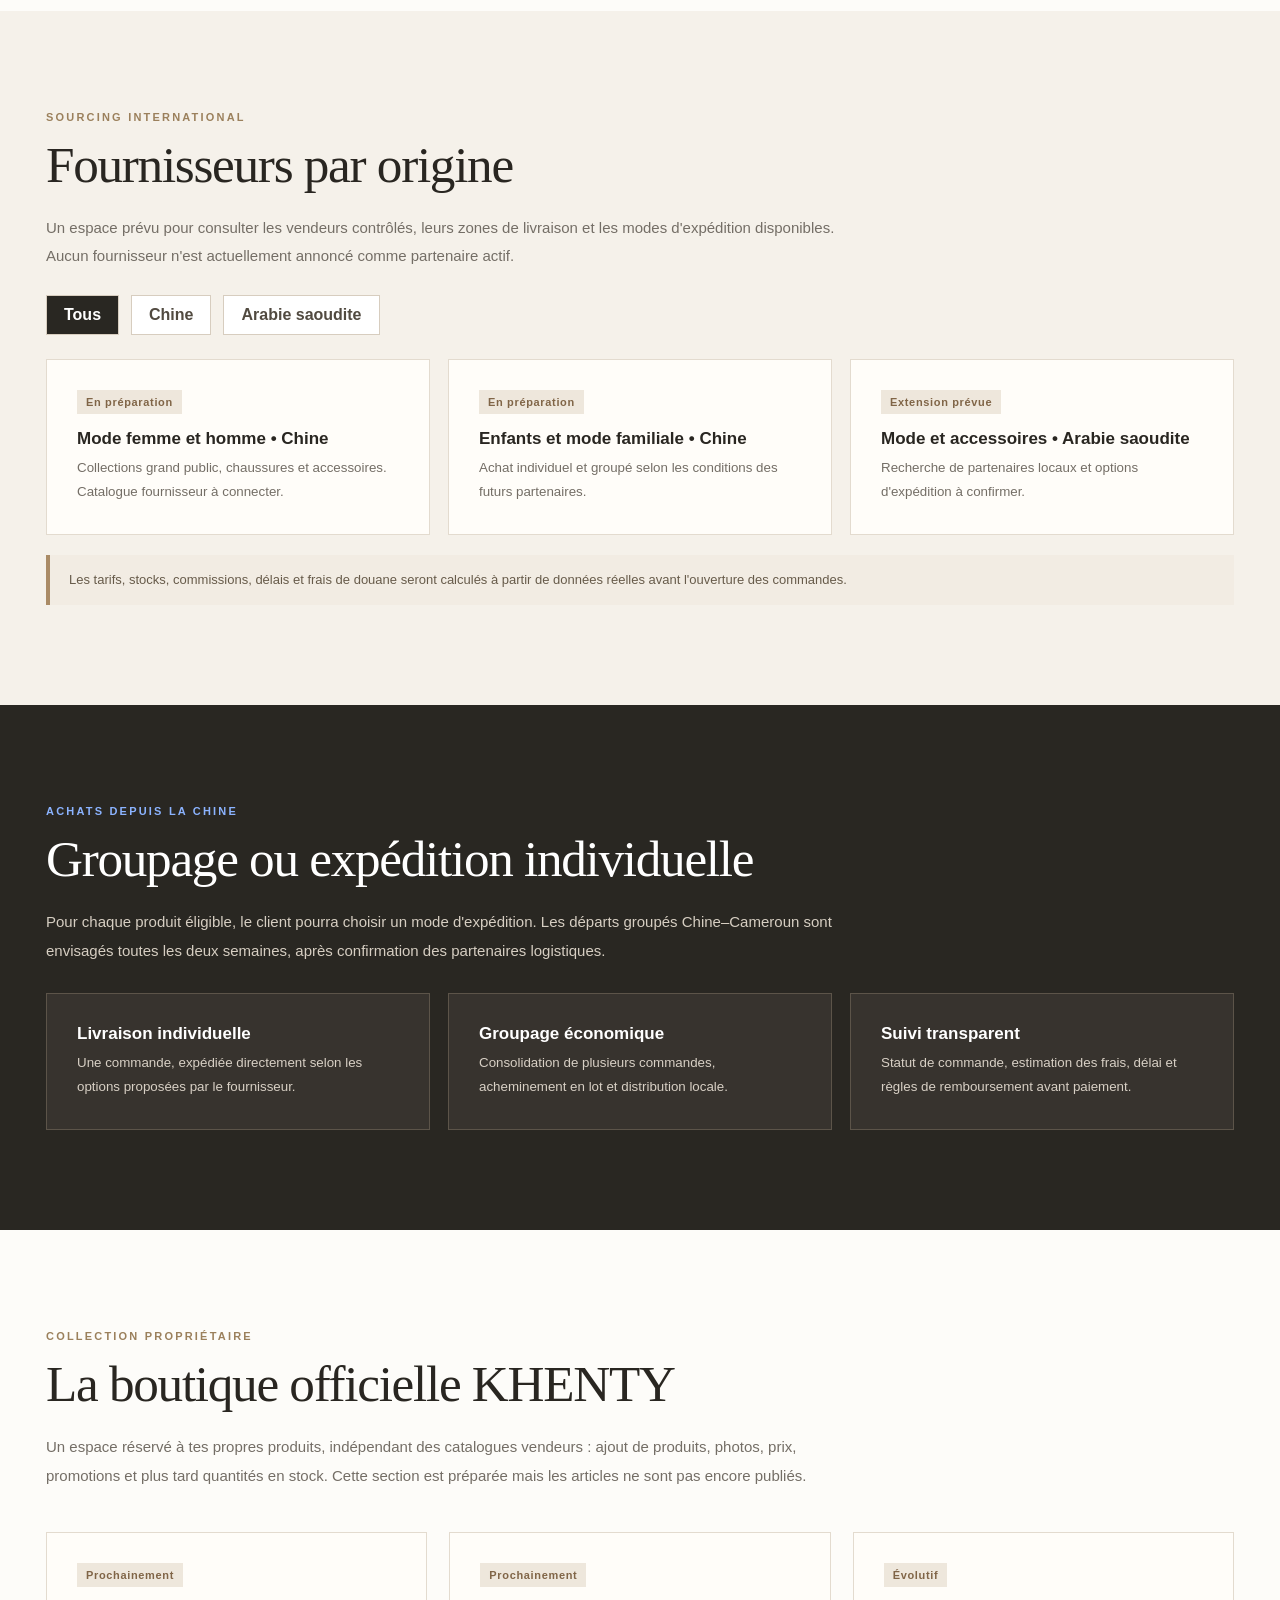
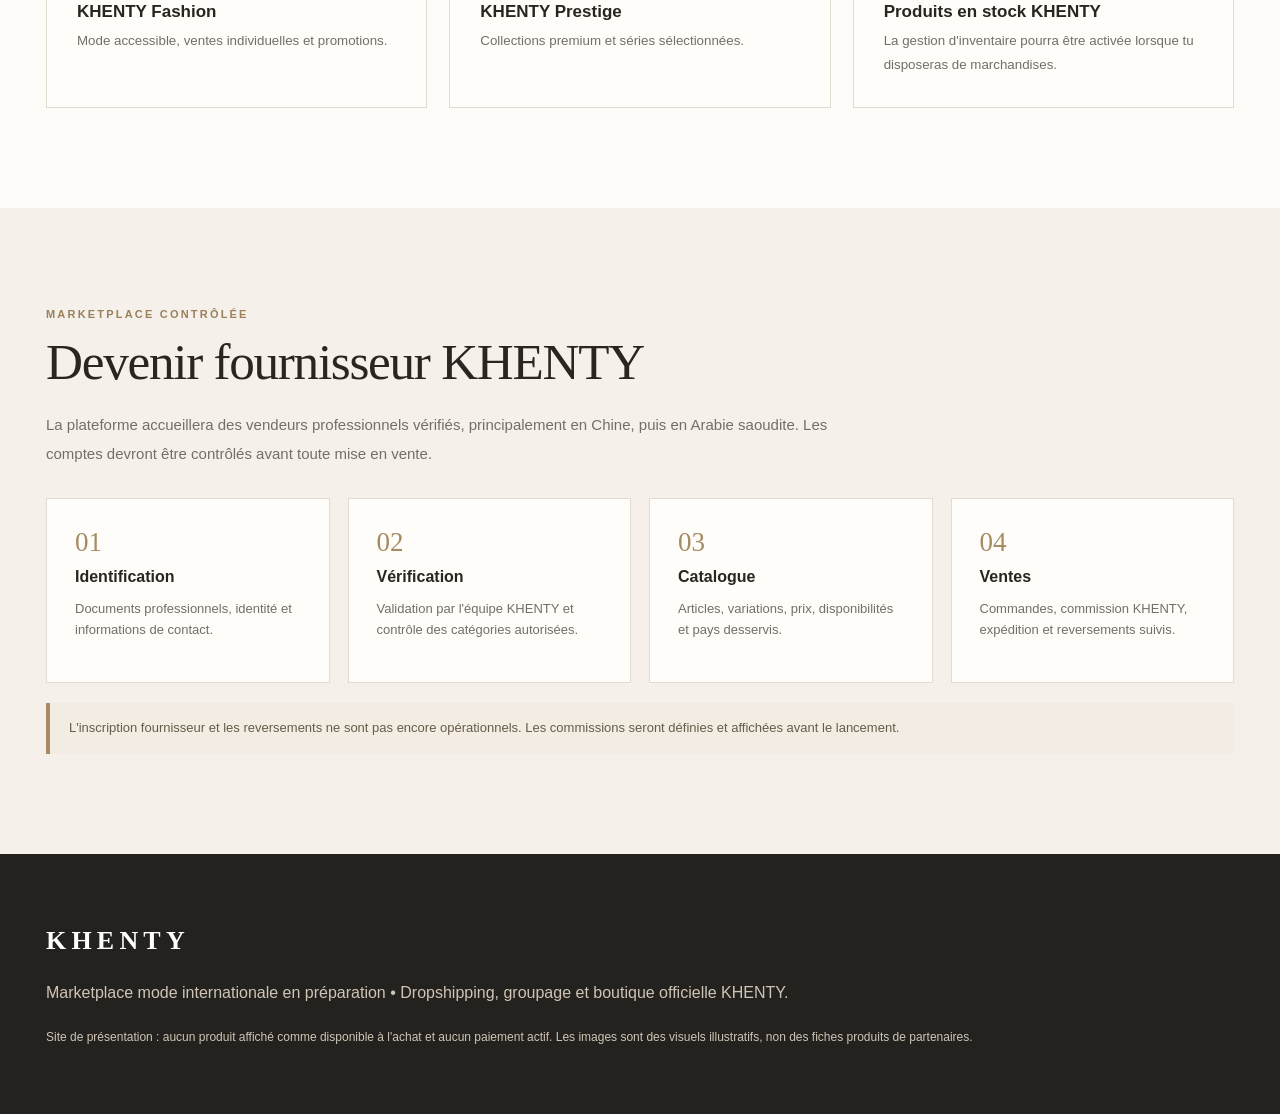
==== commit c82bd80e: "Implement approved KHENTY luxury storefront visual layout" ====
--- a/index.html
+++ b/index.html
@@ -36,9 +36,12 @@
 </style><style>
 /* Premium collections and editorial commerce additions */
 .premium-intro{text-align:center;max-width:760px;margin:0 auto 44px}.premium-intro p{line-height:1.9;color:#71695e}.collection-grid{display:grid;grid-template-columns:repeat(4,minmax(0,1fr));gap:18px}.collection-card{position:relative;min-height:420px;overflow:hidden;background:#ded6ca;color:white}.collection-card img{width:100%;height:100%;position:absolute;inset:0;object-fit:cover;transition:transform .55s}.collection-card:hover img{transform:scale(1.07)}.collection-card:after{content:"";position:absolute;inset:0;background:linear-gradient(0deg,#1d1a17aa,transparent 70%)}.collection-card div{position:absolute;bottom:25px;left:23px;right:23px;z-index:1}.collection-card h3{font-size:28px;margin:8px 0 15px}.collection-card span{font-size:10px;letter-spacing:.2em;text-transform:uppercase}.collection-card a{display:inline-block;border-bottom:1px solid #fff;padding-bottom:5px;font-size:12px}.editorial-band{display:grid;grid-template-columns:1fr 1fr;background:#e9e1d5;min-height:480px}.editorial-band img{width:100%;height:100%;max-height:580px;object-fit:cover}.editorial-copy{padding:70px 10%;display:flex;flex-direction:column;justify-content:center;align-items:flex-start}.editorial-copy h2{font-size:clamp(36px,4vw,62px);line-height:1.14;margin:15px 0}.editorial-copy p{line-height:1.9;color:#655b50}.service-row{display:grid;grid-template-columns:repeat(3,1fr);gap:24px;text-align:center;padding:40px 0}.service-row article{border-right:1px solid #e3dbcf;padding:0 20px}.service-row article:last-child{border-right:0}.service-row b{display:block;margin-bottom:9px;font-size:13px;letter-spacing:.08em;text-transform:uppercase}.service-row p{font-size:13px;line-height:1.7;color:#777066}.mobile-menu-toggle{display:none;background:transparent;border:1px solid #c7bba9;padding:9px 13px;margin-left:auto;color:#302b25}.site-search{display:flex;align-items:center;gap:8px;border:1px solid #ddd3c5;background:#fff;padding:10px 14px;max-width:350px;margin:25px 0 0}.site-search input{border:0;outline:0;width:100%;background:transparent;font-size:13px}.site-search button{background:#302b25;color:#fff;border:0;padding:8px 12px;font-size:11px}.search-status{font-size:12px;color:#655b50;min-height:20px}.collection-card:focus-within{outline:3px solid #a68a62;outline-offset:3px}@media(max-width:900px){.collection-grid{grid-template-columns:repeat(2,1fr)}.mobile-menu-toggle{display:block}.head .wrap{flex-wrap:wrap}.head nav{display:none;width:100%;order:3;margin:0;padding:12px 0 22px;flex-direction:column;align-items:flex-start;gap:18px}.head nav.open{display:flex}}@media(max-width:600px){.collection-grid{grid-template-columns:1fr 1fr;gap:10px}.collection-card{min-height:290px}.collection-card div{bottom:16px;left:13px;right:13px}.collection-card h3{font-size:21px}.editorial-band{grid-template-columns:1fr}.editorial-band img{height:320px}.editorial-copy{padding:50px 24px}.service-row{grid-template-columns:1fr;gap:20px}.service-row article{border-right:0;border-bottom:1px solid #e3dbcf;padding-bottom:20px}.service-row article:last-child{border-bottom:0}}
+</style><style>
+/* KHENTY visual storefront, inspired by approved mockup */
+.head .wrap{max-width:1500px}.hero{background:#29231f}.hero .herogrid{display:block;position:relative;min-height:590px;max-width:none}.hero .herogrid>div:first-child{position:relative;z-index:2;min-height:590px;width:min(730px,100%);padding:100px 5vw;justify-content:center;color:#fff}.hero .eyebrow{color:#f3e0c4}.hero h1{color:white;font-size:clamp(52px,6vw,92px)}.hero h1 em{color:#f4d7ab}.hero p{color:#f4ede5}.hero .btn{background:#e9cda5;color:#241f1a}.hero .btn.orange{background:transparent;color:#fff;border:1px solid #fff}.heroimg{position:absolute;inset:0;min-height:590px;background:linear-gradient(90deg,#15100dc9 0%,#211a1666 46%,#211a1600 100%),url('https://images.unsplash.com/photo-1490481651871-ab68de25d43d?auto=format&fit=crop&w=2000&q=90') center 45%/cover}.heroimg .float{display:none}.hero .stat span{color:#fff;border-color:#ffffff70;background:#1d171a40}.collection-grid{grid-template-columns:repeat(4,minmax(0,1fr))}.collection-card{min-height:360px}.collection-card div{bottom:23px}.premium-intro h2{font-size:50px}.service-row{padding:36px 0}.notice{background:#1d1b19;color:#fff}.head{background:#fffdfa}.brand{font-size:26px}@media(max-width:900px){.hero .herogrid,.hero .herogrid>div:first-child{min-height:520px}.hero .herogrid>div:first-child{padding:70px 30px}.heroimg{min-height:520px}.collection-grid{grid-template-columns:repeat(2,1fr)}}@media(max-width:600px){.hero .herogrid,.hero .herogrid>div:first-child{min-height:580px}.hero .herogrid>div:first-child{padding:64px 22px}.hero h1{font-size:52px}.heroimg{min-height:580px;background-position:58% center}.collection-card{min-height:280px}.premium-intro h2{font-size:38px}}
 </style></head><body><div class="notice">KHENTY est en cours de développement — catalogue, inscriptions et paiements réels non encore disponibles.</div>
 <header class="head"><div class="wrap"><a class="brand" href="#accueil"><img class="khenty-emblem" src="[data-uri]" alt="Emblème KHENTY original"><span>KHENTY</span></a><button class="mobile-menu-toggle" aria-expanded="false" aria-controls="main-navigation" type="button">Menu ☰</button><nav id="main-navigation"><a href="#collections">Collections</a><a href="#acheter">Acheter</a><a href="#origine">Fournisseurs</a><a href="#groupage">Groupage</a><a href="#boutique">Boutique KHENTY</a><a href="#partenaires">Devenir fournisseur</a></nav></div></header>
-<main><section id="accueil" class="hero"><div class="wrap herogrid"><div><div class="eyebrow">KHENTY • COLLECTIONS INTERNATIONALES</div><h1>Une nouvelle façon de <em>découvrir le monde.</em></h1><p>Un seul espace pour découvrir les collections de fournisseurs indépendants, acheter individuellement ou préparer vos commandes groupées, et accéder à la sélection exclusive de KHENTY.</p><div class="cta"><a class="btn" href="#acheter">Découvrir les collections</a><a class="btn orange" href="#groupage">Comprendre le groupage</a></div><div class="stat"><span>Chine : fournisseurs prioritaires</span><span>Arabie saoudite : extension prévue</span><span>Mode accessible & Prestige</span></div></div><div class="heroimg" role="img" aria-label="Photographie de mode"><div class="float">KHENTY — La mode sans frontières</div></div></div></section>
+<main><section id="accueil" class="hero"><div class="wrap herogrid"><div><div class="eyebrow">NOUVELLE COLLECTION — KHENTY</div><h1>L’élégance <em>au quotidien.</em></h1><p>Mode, maison, accessoires et prestige. Découvrez l’univers KHENTY, une nouvelle expérience de shopping international.</p><div class="cta"><a class="btn" href="#acheter">Découvrir la collection</a><a class="btn orange" href="#boutique">KHENTY Prestige</a></div><div class="stat"><span>Chine : fournisseurs prioritaires</span><span>Arabie saoudite : extension prévue</span><span>Mode accessible & Prestige</span></div></div><div class="heroimg" role="img" aria-label="Photographie de mode"><div class="float">KHENTY — La mode sans frontières</div></div></div></section>
 <section id="collections" class="section" aria-labelledby="collections-title"><div class="wrap"><div class="premium-intro"><div class="eyebrow">L'art de choisir</div><h2 id="collections-title">Explorez nos univers</h2><p>Des inspirations mode, maison et accessoires pour composer un style qui vous ressemble. Nos collections sont en préparation.</p></div><div class="collection-grid">
 <article class="collection-card"><img loading="lazy" alt="Mode féminine élégante" src="https://images.unsplash.com/photo-1483985988355-763728e1935b?auto=format&fit=crop&w=850&q=85"><div><span>Élégance au quotidien</span><h3>Femme</h3><a href="#boutique">Découvrir l'univers →</a></div></article>
 <article class="collection-card"><img loading="lazy" alt="Collection de vêtements pour homme" src="https://images.unsplash.com/photo-1617127365659-c47fa864d8bc?auto=format&fit=crop&w=850&q=85"><div><span>Style contemporain</span><h3>Homme</h3><a href="#boutique">Découvrir l'univers →</a></div></article>
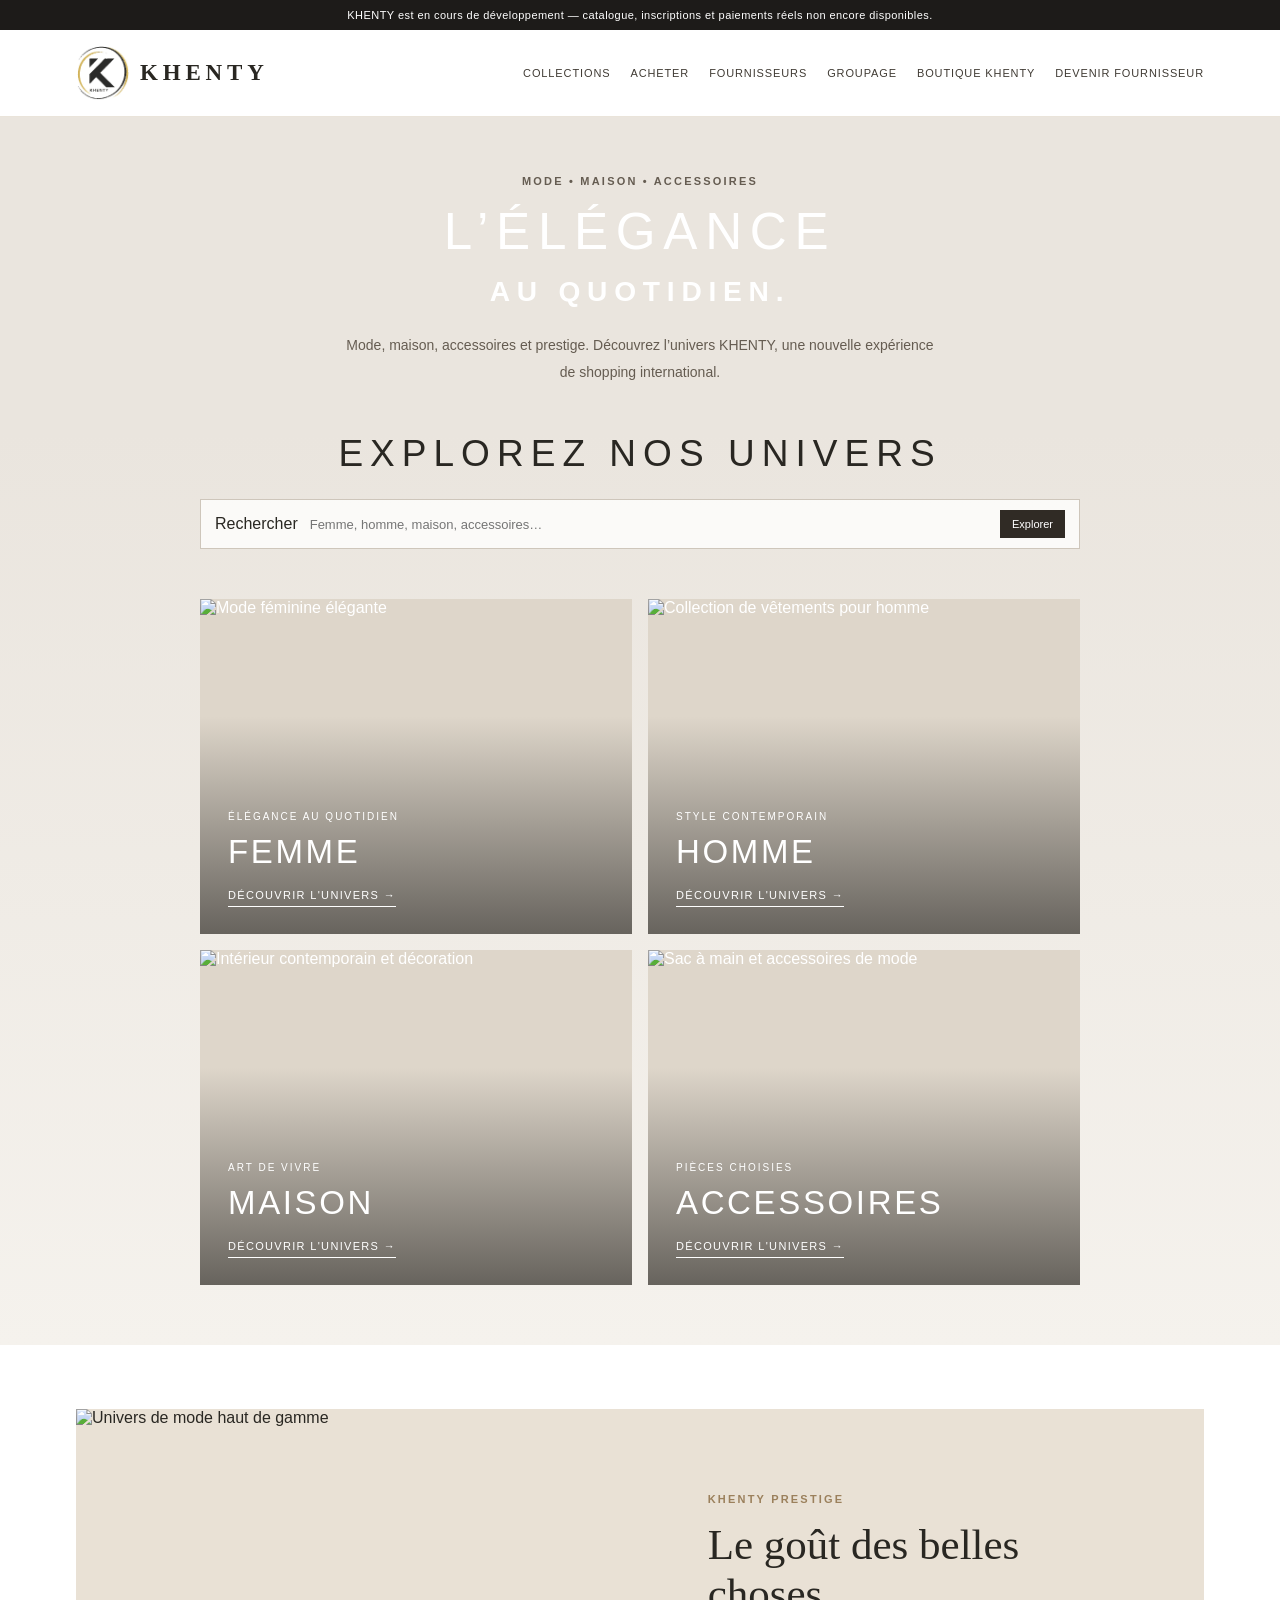
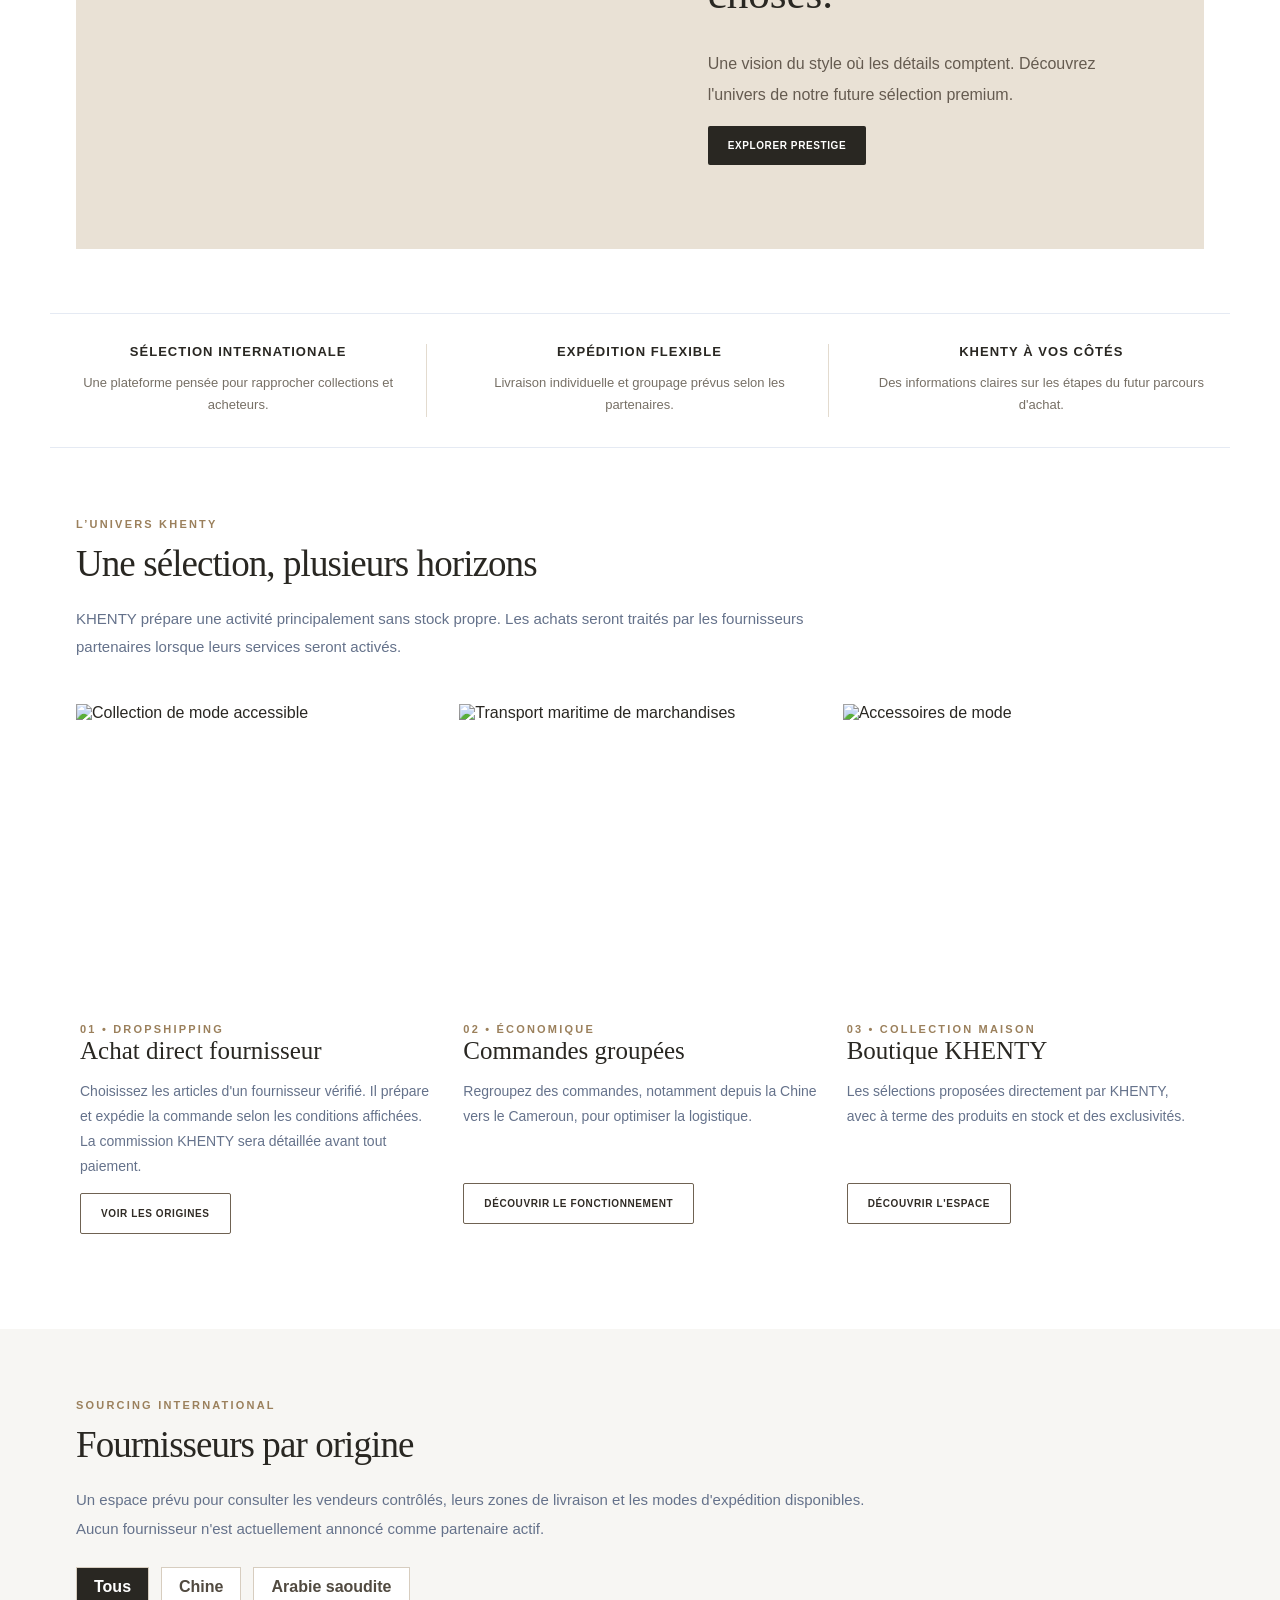
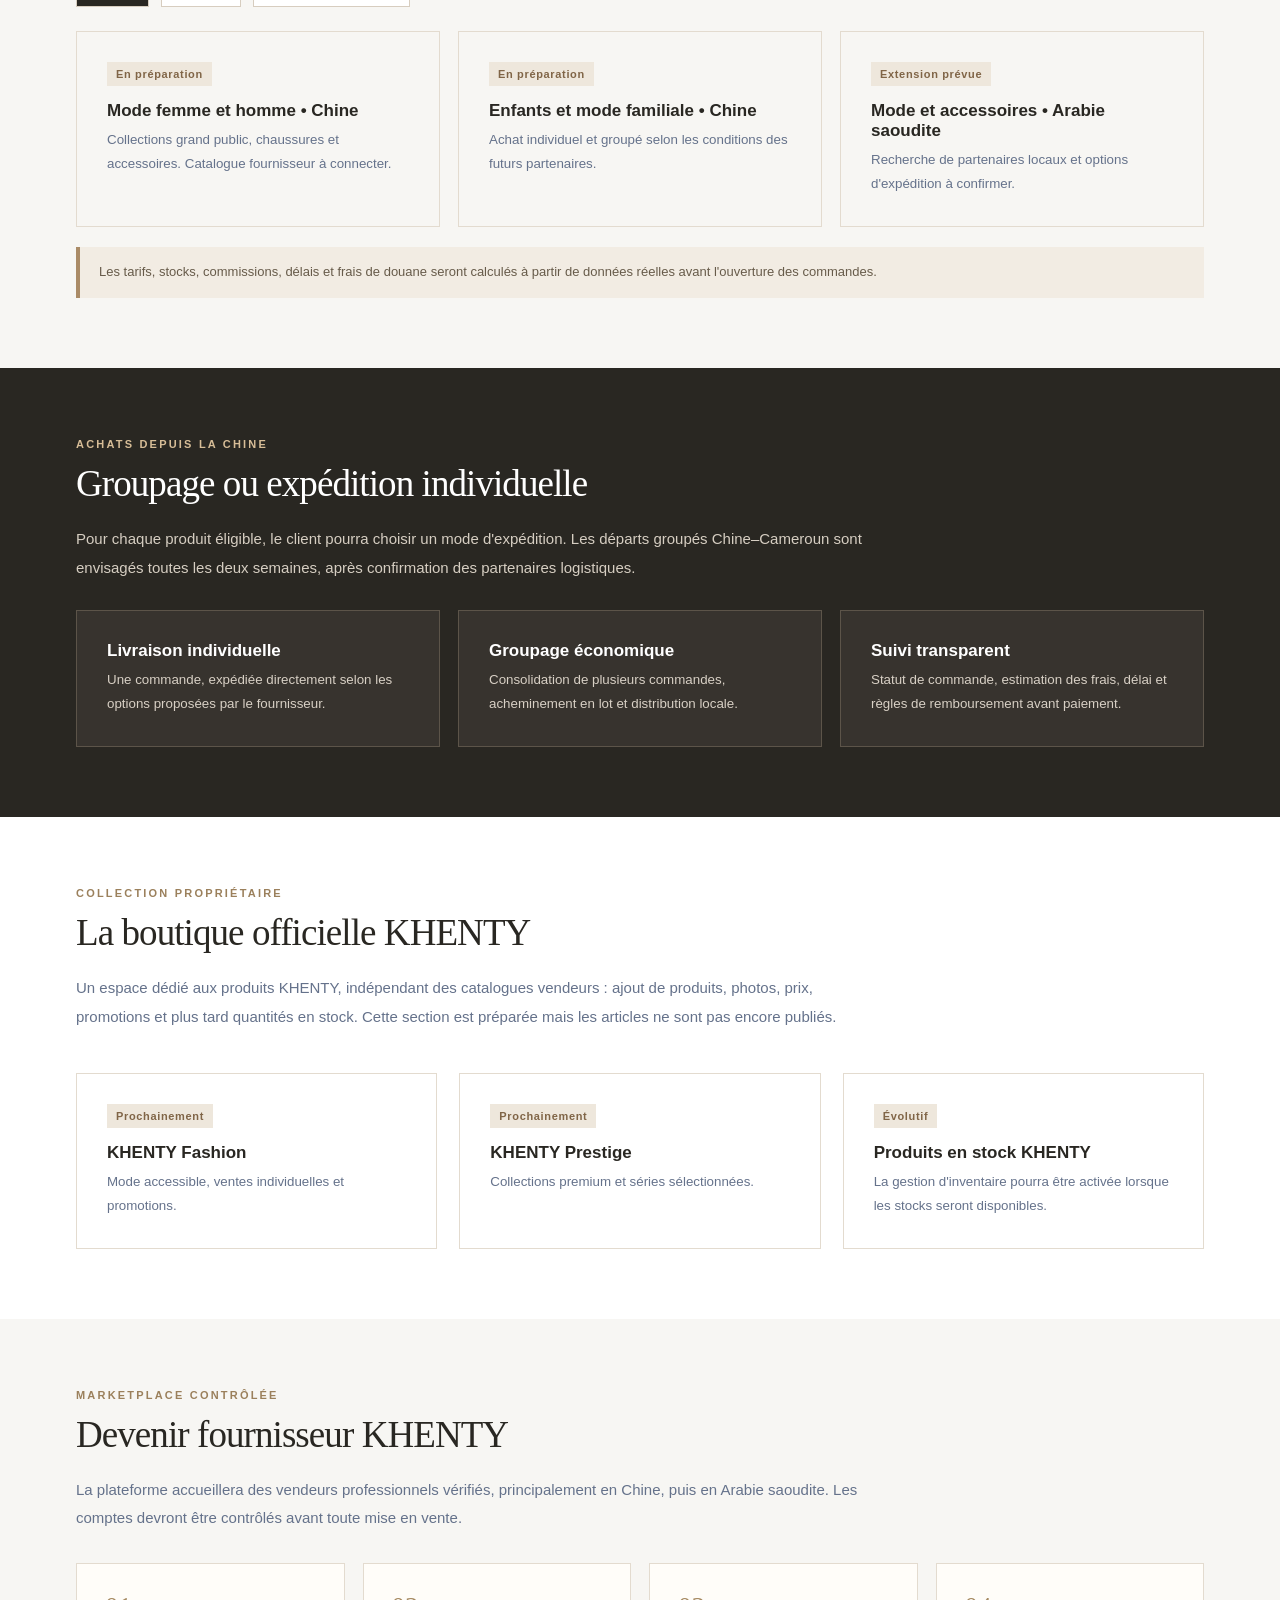
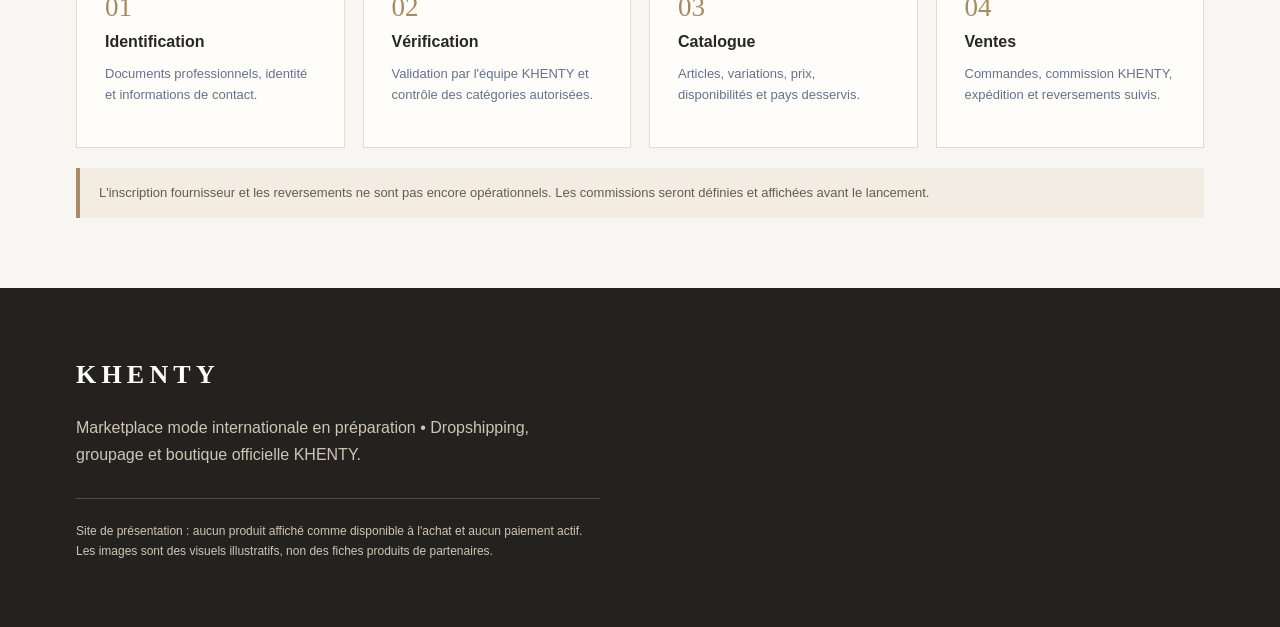
==== commit 9542a914: "Refine KHENTY storefront with collection-led layout and accessible discovery" ====
--- a/index.html
+++ b/index.html
@@ -1,8 +1,8 @@
 <!doctype html><html lang="fr"><head><meta charset="utf-8"><meta name="viewport" content="width=device-width,initial-scale=1"><meta name="theme-color" content="#ffffff"><title>KHENTY — Marketplace mode & sourcing international</title><meta name="description" content="KHENTY prépare une marketplace de mode en dropshipping, achat direct, groupage depuis la Chine et boutique KHENTY."><style>
-:root{--navy:#14254c;--blue:#1769ff;--orange:#f87537;--pink:#eb3884;--muted:#65728b;--line:#e5eaf3;--pale:#f5f8ff}*{box-sizing:border-box}body{margin:0;font-family:Inter,Arial,sans-serif;color:var(--navy);background:#fff}a{color:inherit;text-decoration:none}button,select,input{font:inherit}button{cursor:pointer}.wrap{max-width:1240px;margin:auto;padding:0 26px}.notice{background:#fff1df;color:#7a4b0c;text-align:center;padding:10px 20px;font-size:12px}.head{border-bottom:1px solid var(--line);background:#fff;position:sticky;top:0;z-index:10}.head .wrap{display:flex;align-items:center;min-height:85px;gap:24px}.brand{display:flex;align-items:center;gap:10px;font-weight:900;letter-spacing:3px;font-size:27px}.khenty-emblem{width:62px;height:62px;flex:none}nav{display:flex;gap:21px;margin-left:auto;align-items:center;flex-wrap:wrap}nav a{font-size:13px;font-weight:700}nav a:hover{color:var(--blue)}.btn{border:0;background:var(--blue);border-radius:11px;color:white;padding:14px 21px;display:inline-flex;align-items:center;justify-content:center;font-weight:800;font-size:14px;gap:8px}.btn.orange{background:var(--orange)}.btn.outline{background:white;border:1px solid #cdd8e9;color:var(--navy)}.hero{background:linear-gradient(118deg,#edf4ff 0%,#fff 62%,#fff0f2 100%)}.herogrid{display:grid;grid-template-columns:1fr 1fr;align-items:center;gap:32px;padding:65px 0}.eyebrow{color:var(--blue);font-size:12px;font-weight:900;letter-spacing:2px;text-transform:uppercase}.hero h1{font-size:clamp(39px,5vw,66px);line-height:1.08;letter-spacing:-2px;margin:17px 0}.hero h1 em{font-style:normal;color:var(--orange)}.hero p{font-size:17px;line-height:1.7;color:#596681;max-width:570px}.cta{display:flex;gap:12px;flex-wrap:wrap;margin:28px 0}.heroimg{min-height:420px;position:relative;border-radius:25px;background:linear-gradient(0deg,#13254c25,#13254c05),url('https://images.unsplash.com/photo-1483985988355-763728e1935b?auto=format&fit=crop&w=1250&q=85') center/cover}.heroimg .float{position:absolute;bottom:24px;left:24px;background:white;border-radius:15px;padding:17px 22px;box-shadow:0 15px 35px #14254c30;font-weight:750}.stat{display:flex;gap:12px;flex-wrap:wrap;margin-top:22px}.stat span{background:white;border:1px solid var(--line);border-radius:24px;padding:8px 14px;font-size:12px;font-weight:700}.section{padding:70px 0}.section h2{font-size:35px;letter-spacing:-1px;margin:8px 0 12px}.sub{color:var(--muted);line-height:1.65;max-width:800px}.grid3{display:grid;grid-template-columns:repeat(3,1fr);gap:22px;margin-top:28px}.panel{background:#fff;border:1px solid var(--line);border-radius:20px;overflow:hidden;box-shadow:0 12px 30px #182e5709}.panel img{width:100%;height:220px;object-fit:cover;display:block}.panel .body{padding:23px}.panel h3{font-size:22px;margin:0 0 9px}.panel p{font-size:14px;color:var(--muted);line-height:1.65;min-height:65px}.mini{color:var(--blue);font-size:12px;text-transform:uppercase;font-weight:900;letter-spacing:1px}.soft{background:var(--pale)}.tabs{display:flex;gap:8px;flex-wrap:wrap;margin:24px 0}.tab{border:1px solid #d9e2f2;border-radius:35px;padding:10px 17px;background:white;font-weight:750;color:#4e607f}.tab[aria-selected=true]{background:var(--navy);color:white}.listing{display:grid;grid-template-columns:repeat(3,1fr);gap:16px}.tile{border:1px solid var(--line);border-radius:15px;background:white;padding:24px}.tile b{display:block;margin-bottom:7px}.tile small{color:var(--muted);line-height:1.5}.pill{display:inline-block;background:#fff0e9;color:#bf531b;font-size:11px;padding:6px 9px;border-radius:18px;font-weight:800;margin-bottom:15px}.steps{display:grid;grid-template-columns:repeat(4,1fr);gap:16px;margin-top:30px}.step{padding:22px;border:1px solid var(--line);border-radius:17px}.step strong{display:block;margin-bottom:10px;font-size:27px;color:var(--blue)}.step p{color:var(--muted);font-size:13px;line-height:1.6}.group{background:#152950;color:#fff}.group h2{color:#fff}.group .sub{color:#cbd8f0}.group .tile{background:#213864;border-color:#38507a;color:#fff}.group .tile small{color:#cdd8ed}.controls{display:flex;flex-wrap:wrap;gap:10px;margin:24px 0}.controls select{border:1px solid var(--line);padding:12px;border-radius:10px;background:white;color:var(--navy)}.note{border-left:4px solid var(--orange);padding:15px 19px;background:#fff7ef;color:#805626;font-size:13px;line-height:1.6;margin-top:20px}footer{background:#0d1b3a;color:#c7d3e8;padding:42px 0;line-height:1.7}footer strong{color:white}footer small{font-size:12px}.hide{display:none!important}@media(max-width:900px){nav{display:none}.herogrid{grid-template-columns:1fr}.heroimg{min-height:340px}.grid3,.listing{grid-template-columns:1fr 1fr}.steps{grid-template-columns:1fr 1fr}}@media(max-width:600px){.wrap{padding:0 18px}.brand{font-size:21px}.khenty-emblem{width:49px;height:49px}.head .wrap{min-height:67px}.herogrid{padding:37px 0}.heroimg{min-height:270px}.grid3,.listing,.steps{grid-template-columns:1fr}.section{padding:48px 0}.section h2{font-size:29px}}
+:root{--navy:#14254c;--blue:#1769ff;--orange:#f87537;--pink:#eb3884;--muted:#65728b;--line:#e5eaf3;--pale:#f5f8ff}*{box-sizing:border-box}body{margin:0;font-family:Inter,Arial,sans-serif;color:var(--navy);background:#fff}a{color:inherit;text-decoration:none}button,select,input{font:inherit}button{cursor:pointer}.wrap{max-width:1240px;margin:auto;padding:0 26px}.notice{background:#fff1df;color:#7a4b0c;text-align:center;padding:10px 20px;font-size:12px}.head{border-bottom:1px solid var(--line);background:#fff;position:sticky;top:0;z-index:10}.head .wrap{display:flex;align-items:center;min-height:85px;gap:24px}.brand{display:flex;align-items:center;gap:10px;font-weight:900;letter-spacing:3px;font-size:27px}.khenty-emblem{width:62px;height:62px;flex:none}nav{display:flex;gap:21px;margin-left:auto;align-items:center;flex-wrap:wrap}nav a{font-size:13px;font-weight:700}nav a:hover{color:var(--blue)}.btn{border:0;background:var(--blue);border-radius:11px;color:white;padding:14px 21px;display:inline-flex;align-items:center;justify-content:center;font-weight:800;font-size:14px;gap:8px}.btn.orange{background:var(--orange)}.btn.outline{background:white;border:1px solid #cdd8e9;color:var(--navy)}.hero{background:linear-gradient(118deg,#edf4ff 0%,#fff 62%,#fff0f2 100%)}.herogrid{display:grid;grid-template-columns:1fr 1fr;align-items:center;gap:32px;padding:65px 0}.eyebrow{color:var(--blue);font-size:12px;font-weight:900;letter-spacing:2px;text-transform:uppercase}.hero h1{font-size:clamp(39px,5vw,66px);line-height:1.08;letter-spacing:-2px;margin:17px 0}.hero h1 em{font-style:normal;color:var(--orange)}.hero p{font-size:17px;line-height:1.7;color:#596681;max-width:570px}.cta{display:flex;gap:12px;flex-wrap:wrap;margin:28px 0}.heroimg{min-height:420px;position:relative;border-radius:25px;background:linear-gradient(0deg,#13254c25,#13254c05),url('https://images.unsplash.com/photo-1483985988355-763728e1935b?auto=format&fit=crop&w=1250&q=85') center/cover}.heroimg .float{position:absolute;bottom:24px;left:24px;background:white;border-radius:15px;padding:17px 22px;box-shadow:0 15px 35px #14254c30;font-weight:750}.stat{display:flex;gap:12px;flex-wrap:wrap;margin-top:22px}.stat span{background:white;border:1px solid var(--line);border-radius:24px;padding:8px 14px;font-size:12px;font-weight:700}.section{padding:70px 0}.section h2{font-size:35px;letter-spacing:-1px;margin:8px 0 12px}.sub{color:var(--muted);line-height:1.65;max-width:800px}.grid3{display:grid;grid-template-columns:repeat(3,1fr);gap:22px;margin-top:28px}.panel{background:#fff;border:1px solid var(--line);border-radius:20px;overflow:hidden;box-shadow:0 12px 30px #182e5709}.panel img{width:100%;height:220px;object-fit:cover;display:block}.panel .body{padding:23px}.panel h3{font-size:22px;margin:0 0 9px}.panel p{font-size:14px;color:var(--muted);line-height:1.65;min-height:65px}.mini{color:var(--blue);font-size:12px;text-transform:uppercase;font-weight:900;letter-spacing:1px}.soft{background:var(--pale)}.tabs{display:flex;gap:8px;flex-wrap:wrap;margin:24px 0}.tab{border:1px solid #d9e2f2;border-radius:35px;padding:10px 17px;background:white;font-weight:750;color:#4e607f}.tab[aria-pressed=true]{background:var(--navy);color:white}.listing{display:grid;grid-template-columns:repeat(3,1fr);gap:16px}.tile{border:1px solid var(--line);border-radius:15px;background:white;padding:24px}.tile b{display:block;margin-bottom:7px}.tile small{color:var(--muted);line-height:1.5}.pill{display:inline-block;background:#fff0e9;color:#bf531b;font-size:11px;padding:6px 9px;border-radius:18px;font-weight:800;margin-bottom:15px}.steps{display:grid;grid-template-columns:repeat(4,1fr);gap:16px;margin-top:30px}.step{padding:22px;border:1px solid var(--line);border-radius:17px}.step strong{display:block;margin-bottom:10px;font-size:27px;color:var(--blue)}.step p{color:var(--muted);font-size:13px;line-height:1.6}.group{background:#152950;color:#fff}.group h2{color:#fff}.group .sub{color:#cbd8f0}.group .tile{background:#213864;border-color:#38507a;color:#fff}.group .tile small{color:#cdd8ed}.controls{display:flex;flex-wrap:wrap;gap:10px;margin:24px 0}.controls select{border:1px solid var(--line);padding:12px;border-radius:10px;background:white;color:var(--navy)}.note{border-left:4px solid var(--orange);padding:15px 19px;background:#fff7ef;color:#805626;font-size:13px;line-height:1.6;margin-top:20px}footer{background:#0d1b3a;color:#c7d3e8;padding:42px 0;line-height:1.7}footer strong{color:white}footer small{font-size:12px}.hide{display:none!important}@media(max-width:900px){nav{display:none}.herogrid{grid-template-columns:1fr}.heroimg{min-height:340px}.grid3,.listing{grid-template-columns:1fr 1fr}.steps{grid-template-columns:1fr 1fr}}@media(max-width:600px){.wrap{padding:0 18px}.brand{font-size:21px}.khenty-emblem{width:49px;height:49px}.head .wrap{min-height:67px}.herogrid{padding:37px 0}.heroimg{min-height:270px}.grid3,.listing,.steps{grid-template-columns:1fr}.section{padding:48px 0}.section h2{font-size:29px}}
 
 /* KHENTY premium editorial redesign — inspired by refined decor storefronts */
-@import url('https://fonts.googleapis.com/css2?family=DM+Sans:wght@400;500;600;700&family=Playfair+Display:wght@400;500;600&display=swap');
+500;600;700&family=Playfair+Display:wght@400;500;600&display=swap');
 :root{--navy:#26231f;--blue:#7a6448;--orange:#a68a62;--pink:#c1a98d;--muted:#746e66;--line:#e8e2d9;--pale:#f8f6f2}
 html{scroll-behavior:smooth}body{font-family:'DM Sans',Arial,sans-serif;color:#292621;background:#fdfcf9}
 h1,h2,h3{font-family:'Playfair Display',Georgia,serif;font-weight:500}
@@ -24,7 +24,7 @@
 .stat{gap:8px;margin-top:26px}.stat span{background:transparent;border:1px solid #cbbfae;border-radius:0;font-size:10px;letter-spacing:.03em;font-weight:500;color:#665c50}
 .section{padding:100px 0}.section h2{font-size:clamp(34px,4vw,54px);letter-spacing:-.025em;margin:12px 0 20px}.sub{font-size:15px;line-height:1.9}
 .grid3{gap:22px;margin-top:42px}.panel{border:0;border-radius:0;box-shadow:none;background:transparent}.panel img{height:350px;transition:transform .4s}.panel{overflow:hidden}.panel:hover img{transform:scale(1.025)}.panel .body{padding:25px 4px}.panel h3{font-size:27px}.panel p{font-size:14px;line-height:1.8;min-height:80px}
-.soft{background:#f5f1ea}.tabs{gap:12px}.tab{border-radius:0;border-color:#d7cdbf;color:#514a40}.tab[aria-selected=true]{background:#292722;color:#fff}
+.soft{background:#f5f1ea}.tabs{gap:12px}.tab{border-radius:0;border-color:#d7cdbf;color:#514a40}.tab[aria-pressed=true]{background:#292722;color:#fff}
 .listing{gap:18px}.tile{border-radius:0;border:1px solid #e3dbcf;padding:30px;background:#fffdf9}.tile b{font-size:17px;font-weight:600}.tile small{line-height:1.8}
 .pill{background:#eee7dc;color:#806547;border-radius:0;letter-spacing:.06em}
 .steps{gap:18px}.step{border-radius:0;background:#fffdf9;border-color:#e3dbcf;padding:28px}.step strong{color:#a68a62;font-family:Georgia,serif;font-weight:400}
@@ -39,20 +39,33 @@
 </style><style>
 /* KHENTY visual storefront, inspired by approved mockup */
 .head .wrap{max-width:1500px}.hero{background:#29231f}.hero .herogrid{display:block;position:relative;min-height:590px;max-width:none}.hero .herogrid>div:first-child{position:relative;z-index:2;min-height:590px;width:min(730px,100%);padding:100px 5vw;justify-content:center;color:#fff}.hero .eyebrow{color:#f3e0c4}.hero h1{color:white;font-size:clamp(52px,6vw,92px)}.hero h1 em{color:#f4d7ab}.hero p{color:#f4ede5}.hero .btn{background:#e9cda5;color:#241f1a}.hero .btn.orange{background:transparent;color:#fff;border:1px solid #fff}.heroimg{position:absolute;inset:0;min-height:590px;background:linear-gradient(90deg,#15100dc9 0%,#211a1666 46%,#211a1600 100%),url('https://images.unsplash.com/photo-1490481651871-ab68de25d43d?auto=format&fit=crop&w=2000&q=90') center 45%/cover}.heroimg .float{display:none}.hero .stat span{color:#fff;border-color:#ffffff70;background:#1d171a40}.collection-grid{grid-template-columns:repeat(4,minmax(0,1fr))}.collection-card{min-height:360px}.collection-card div{bottom:23px}.premium-intro h2{font-size:50px}.service-row{padding:36px 0}.notice{background:#1d1b19;color:#fff}.head{background:#fffdfa}.brand{font-size:26px}@media(max-width:900px){.hero .herogrid,.hero .herogrid>div:first-child{min-height:520px}.hero .herogrid>div:first-child{padding:70px 30px}.heroimg{min-height:520px}.collection-grid{grid-template-columns:repeat(2,1fr)}}@media(max-width:600px){.hero .herogrid,.hero .herogrid>div:first-child{min-height:580px}.hero .herogrid>div:first-child{padding:64px 22px}.hero h1{font-size:52px}.heroimg{min-height:580px;background-position:58% center}.collection-card{min-height:280px}.premium-intro h2{font-size:38px}}
-</style></head><body><div class="notice">KHENTY est en cours de développement — catalogue, inscriptions et paiements réels non encore disponibles.</div>
+</style><style>
+/* Unified storefront composition */
+body{background:#fff;color:#292722}h1,h2,h3{font-family:Georgia,serif}
+.wrap{max-width:1180px}.head .wrap{max-width:1180px;min-height:86px}.head{position:relative;background:#fff;backdrop-filter:none}.brand{font-size:23px}.notice{font-size:11px;padding:9px 18px}
+nav{gap:20px}nav a{font-size:11px;text-transform:uppercase;letter-spacing:.08em;font-weight:500}
+.hero{background:#eae5de}.hero .herogrid,.hero .herogrid>div:first-child{min-height:0}.hero .herogrid>div:first-child{width:100%;padding:58px 24px 38px;text-align:center;align-items:center;color:#292722}.hero h1{font-family:Arial,sans-serif;text-transform:uppercase;font-size:clamp(30px,4vw,53px);font-weight:300;letter-spacing:.15em;line-height:1.3;margin:12px 0}.hero h1 em{font-family:inherit;color:inherit;font-style:normal;font-weight:600;display:block;font-size:.55em;letter-spacing:.24em;margin-top:8px}.hero .eyebrow{color:#655c51}.hero p{color:#655c51;font-size:14px;max-width:600px;margin:10px 0}.heroimg,.hero .cta,.hero .stat{display:none}
+#collections{background:linear-gradient(#eae5de,#f5f2ed);padding:0 0 60px}.premium-intro{margin-bottom:24px}.premium-intro h2{font-family:Arial,sans-serif;font-size:12px;text-transform:uppercase;letter-spacing:.19em;margin:0}.premium-intro .eyebrow,.premium-intro p{display:none}.collection-grid{max-width:880px;margin:auto;grid-template-columns:repeat(2,minmax(0,1fr));gap:16px}.collection-card{min-height:335px}.collection-card:after{background:linear-gradient(0deg,#18171599,transparent 65%)}.collection-card div{left:28px;bottom:27px}.collection-card h3{font-family:Arial,sans-serif;font-size:33px;font-weight:300;text-transform:uppercase;letter-spacing:.08em;margin:9px 0 14px}.collection-card a{font-size:11px;text-transform:uppercase;letter-spacing:.12em}.collection-card a:before{content:"";position:absolute;inset:-280px -28px -27px}
+.section{padding:70px 0}.section h2{font-size:37px}.editorial-band{margin:64px auto;max-width:1128px;min-height:410px}.editorial-band img{height:440px}.editorial-copy{padding:40px 12%}.editorial-copy h2{font-size:43px}.service-row{border-top:1px solid var(--line);border-bottom:1px solid var(--line);padding:30px 0}.service-row p{margin-bottom:0}.soft{background:#f7f6f3}.panel img{height:290px}.panel h3{font-size:25px}.panel p{min-height:90px}.btn{font-size:10px;padding:14px 20px}.tile{background:transparent}.group .eyebrow{color:#d7bd97!important}
+a:focus-visible,button:focus-visible,input:focus-visible{outline:3px solid #a68a62;outline-offset:5px}section[id]{scroll-margin-top:24px}.skip-link{position:absolute;top:-100px;left:20px;z-index:100;background:#fff;padding:15px}.skip-link:focus{top:10px}
+.collection-tools{max-width:880px;margin:0 auto 22px}.site-search{max-width:none;margin:0;background:#ffffffc9;border-color:#cec6bb}.site-search input{min-width:0;padding:4px}.search-status{margin:8px 0 0}.footer-grid{display:grid;grid-template-columns:2fr 1fr 1fr;gap:40px}.footer-links a{display:block;font-size:13px;margin-bottom:9px}.footer-links b{display:block;color:white;font-size:12px;letter-spacing:.1em;margin-bottom:18px}footer small{display:block;border-top:1px solid #ffffff30;margin-top:30px;padding-top:22px}
+@media(max-width:900px){.head .wrap{min-height:76px}.head nav{gap:16px}.hero .herogrid>div:first-child{padding:40px 20px 28px}.collection-grid{max-width:700px}.collection-card{min-height:300px}.editorial-copy{padding:35px}.footer-grid{grid-template-columns:1fr 1fr}}
+@media(max-width:600px){.hero h1{font-size:29px;letter-spacing:.1em}.hero p{font-size:13px}.collection-grid{gap:10px}.collection-card{min-height:235px}.collection-card div{left:15px;bottom:20px;right:12px}.collection-card h3{font-size:20px;letter-spacing:.04em}.collection-card span{font-size:8px;letter-spacing:.1em}.collection-card a{font-size:9px;letter-spacing:0}.section h2{font-size:30px}.editorial-band{margin:40px 18px}.editorial-band img{height:300px}.editorial-copy h2{font-size:35px}.footer-grid{grid-template-columns:1fr}.panel p{min-height:0}.service-row{padding:28px 18px}.section{padding:50px 0}}
+@media(prefers-reduced-motion:reduce){html{scroll-behavior:auto}*{transition:none!important}}
+</style></head><body><a class="skip-link" href="#contenu">Aller au contenu</a><div class="notice">KHENTY est en cours de développement — catalogue, inscriptions et paiements réels non encore disponibles.</div>
 <header class="head"><div class="wrap"><a class="brand" href="#accueil"><img class="khenty-emblem" src="[data-uri]" alt="Emblème KHENTY original"><span>KHENTY</span></a><button class="mobile-menu-toggle" aria-expanded="false" aria-controls="main-navigation" type="button">Menu ☰</button><nav id="main-navigation"><a href="#collections">Collections</a><a href="#acheter">Acheter</a><a href="#origine">Fournisseurs</a><a href="#groupage">Groupage</a><a href="#boutique">Boutique KHENTY</a><a href="#partenaires">Devenir fournisseur</a></nav></div></header>
-<main><section id="accueil" class="hero"><div class="wrap herogrid"><div><div class="eyebrow">NOUVELLE COLLECTION — KHENTY</div><h1>L’élégance <em>au quotidien.</em></h1><p>Mode, maison, accessoires et prestige. Découvrez l’univers KHENTY, une nouvelle expérience de shopping international.</p><div class="cta"><a class="btn" href="#acheter">Découvrir la collection</a><a class="btn orange" href="#boutique">KHENTY Prestige</a></div><div class="stat"><span>Chine : fournisseurs prioritaires</span><span>Arabie saoudite : extension prévue</span><span>Mode accessible & Prestige</span></div></div><div class="heroimg" role="img" aria-label="Photographie de mode"><div class="float">KHENTY — La mode sans frontières</div></div></div></section>
-<section id="collections" class="section" aria-labelledby="collections-title"><div class="wrap"><div class="premium-intro"><div class="eyebrow">L'art de choisir</div><h2 id="collections-title">Explorez nos univers</h2><p>Des inspirations mode, maison et accessoires pour composer un style qui vous ressemble. Nos collections sont en préparation.</p></div><div class="collection-grid">
+<main id="contenu"><section id="accueil" class="hero"><div class="wrap herogrid"><div><div class="eyebrow">MODE • MAISON • ACCESSOIRES</div><h1>L’élégance <em>au quotidien.</em></h1><p>Mode, maison, accessoires et prestige. Découvrez l’univers KHENTY, une nouvelle expérience de shopping international.</p><div class="cta"><a class="btn" href="#acheter">Découvrir la collection</a><a class="btn orange" href="#boutique">KHENTY Prestige</a></div><div class="stat"><span>Chine : fournisseurs prioritaires</span><span>Arabie saoudite : extension prévue</span><span>Mode accessible & Prestige</span></div></div><div class="heroimg" role="img" aria-label="Photographie de mode"><div class="float">KHENTY — La mode sans frontières</div></div></div></section>
+<section id="collections" class="section" aria-labelledby="collections-title"><div class="wrap"><div class="premium-intro"><div class="eyebrow">L'art de choisir</div><h2 id="collections-title">Explorez nos univers</h2><p>Des inspirations mode, maison et accessoires pour composer un style qui vous ressemble. Nos collections sont en préparation.</p></div><div class="collection-tools"><form class="site-search" role="search" id="universe-search"><label for="universe-query">Rechercher</label><input id="universe-query" type="search" placeholder="Femme, homme, maison, accessoires…" autocomplete="off"><button type="submit">Explorer</button></form><p class="search-status" role="status" aria-live="polite"></p></div><div class="collection-grid">
 <article class="collection-card"><img loading="lazy" alt="Mode féminine élégante" src="https://images.unsplash.com/photo-1483985988355-763728e1935b?auto=format&fit=crop&w=850&q=85"><div><span>Élégance au quotidien</span><h3>Femme</h3><a href="#boutique">Découvrir l'univers →</a></div></article>
 <article class="collection-card"><img loading="lazy" alt="Collection de vêtements pour homme" src="https://images.unsplash.com/photo-1617127365659-c47fa864d8bc?auto=format&fit=crop&w=850&q=85"><div><span>Style contemporain</span><h3>Homme</h3><a href="#boutique">Découvrir l'univers →</a></div></article>
 <article class="collection-card"><img loading="lazy" alt="Intérieur contemporain et décoration" src="https://images.unsplash.com/photo-1600210492486-724fe5c67fb0?auto=format&fit=crop&w=850&q=85"><div><span>Art de vivre</span><h3>Maison</h3><a href="#acheter">Découvrir l'univers →</a></div></article>
 <article class="collection-card"><img loading="lazy" alt="Sac à main et accessoires de mode" src="https://images.unsplash.com/photo-1548036328-c9fa89d128fa?auto=format&fit=crop&w=850&q=85"><div><span>Pièces choisies</span><h3>Accessoires</h3><a href="#boutique">Découvrir l'univers →</a></div></article>
 </div></div></section>
 <section class="editorial-band" aria-label="KHENTY Prestige"><img loading="lazy" alt="Univers de mode haut de gamme" src="https://images.unsplash.com/photo-1490481651871-ab68de25d43d?auto=format&fit=crop&w=1300&q=85"><div class="editorial-copy"><span class="eyebrow">KHENTY PRESTIGE</span><h2>Le goût des belles choses.</h2><p>Une vision du style où les détails comptent. Découvrez l'univers de notre future sélection premium.</p><a class="btn" href="#boutique">Explorer Prestige</a></div></section>
-<section class="wrap service-row" aria-label="Les engagements de la plateforme"><article><b>Sélection internationale</b><p>Une plateforme pensée pour rapprocher collections et acheteurs.</p></article><article><b>Expédition flexible</b><p>Livraison individuelle et groupage prévus selon les partenaires.</p></article><article><b>KHENTY à vos côtés</b><p>Des informations claires sur les étapes du futur parcours d'achat.</p></article></section><section id="acheter" class="section"><div class="wrap"><div class="eyebrow">L’univers KHENTY</div><h2>Une sélection, plusieurs horizons</h2><p class="sub">KHENTY prépare une activité principalement sans stock propre. Les achats seront traités par les fournisseurs partenaires lorsque leurs services seront activés.</p><div class="grid3"><article class="panel"><img alt="Collection de mode accessible" src="https://images.unsplash.com/photo-1483985988355-763728e1935b?auto=format&fit=crop&w=850&q=80"><div class="body"><span class="mini">01 • Dropshipping</span><h3>Achat direct fournisseur</h3><p>Choisissez les articles d'un fournisseur vérifié. Il prépare et expédie la commande selon les conditions affichées.</p><a class="btn outline" href="#origine">Voir les origines</a></div></article><article class="panel"><img alt="Transport maritime de marchandises" src="https://images.unsplash.com/photo-1494412519320-aa613dfb7738?auto=format&fit=crop&w=850&q=80"><div class="body"><span class="mini">02 • Économique</span><h3>Commandes groupées</h3><p>Regroupez des commandes, notamment depuis la Chine vers le Cameroun, pour optimiser la logistique.</p><a class="btn outline" href="#groupage">Découvrir le fonctionnement</a></div></article><article class="panel"><img alt="Accessoires de mode" src="https://images.unsplash.com/photo-1548036328-c9fa89d128fa?auto=format&fit=crop&w=850&q=80"><div class="body"><span class="mini">03 • Collection maison</span><h3>Boutique KHENTY</h3><p>Les sélections proposées directement par KHENTY, avec à terme des produits en stock et des exclusivités.</p><a class="btn outline" href="#boutique">Découvrir l'espace</a></div></article></div></div></section>
-<section id="origine" class="section soft"><div class="wrap"><div class="eyebrow">Sourcing international</div><h2>Fournisseurs par origine</h2><p class="sub">Un espace prévu pour consulter les vendeurs contrôlés, leurs zones de livraison et les modes d'expédition disponibles. Aucun fournisseur n'est actuellement annoncé comme partenaire actif.</p><div class="tabs" role="group" aria-label="Filtre des provenances"><button class="tab" data-filter="all" aria-selected="true">Tous</button><button class="tab" data-filter="chine" aria-selected="false">Chine</button><button class="tab" data-filter="arabie" aria-selected="false">Arabie saoudite</button></div><div class="listing"><article class="tile" data-origin="chine"><span class="pill">En préparation</span><b>Mode femme et homme • Chine</b><small>Collections grand public, chaussures et accessoires. Catalogue fournisseur à connecter.</small></article><article class="tile" data-origin="chine"><span class="pill">En préparation</span><b>Enfants et mode familiale • Chine</b><small>Achat individuel et groupé selon les conditions des futurs partenaires.</small></article><article class="tile" data-origin="arabie"><span class="pill">Extension prévue</span><b>Mode et accessoires • Arabie saoudite</b><small>Recherche de partenaires locaux et options d'expédition à confirmer.</small></article></div><div class="note">Les tarifs, stocks, commissions, délais et frais de douane seront calculés à partir de données réelles avant l'ouverture des commandes.</div></div></section>
+<section class="wrap service-row" aria-label="Les engagements de la plateforme"><article><b>Sélection internationale</b><p>Une plateforme pensée pour rapprocher collections et acheteurs.</p></article><article><b>Expédition flexible</b><p>Livraison individuelle et groupage prévus selon les partenaires.</p></article><article><b>KHENTY à vos côtés</b><p>Des informations claires sur les étapes du futur parcours d'achat.</p></article></section><section id="acheter" class="section"><div class="wrap"><div class="eyebrow">L’univers KHENTY</div><h2>Une sélection, plusieurs horizons</h2><p class="sub">KHENTY prépare une activité principalement sans stock propre. Les achats seront traités par les fournisseurs partenaires lorsque leurs services seront activés.</p><div class="grid3"><article class="panel"><img alt="Collection de mode accessible" src="https://images.unsplash.com/photo-1483985988355-763728e1935b?auto=format&fit=crop&w=850&q=80"><div class="body"><span class="mini">01 • Dropshipping</span><h3>Achat direct fournisseur</h3><p>Choisissez les articles d'un fournisseur vérifié. Il prépare et expédie la commande selon les conditions affichées. La commission KHENTY sera détaillée avant tout paiement.</p><a class="btn outline" href="#origine">Voir les origines</a></div></article><article class="panel"><img alt="Transport maritime de marchandises" src="https://images.unsplash.com/photo-1494412519320-aa613dfb7738?auto=format&fit=crop&w=850&q=80"><div class="body"><span class="mini">02 • Économique</span><h3>Commandes groupées</h3><p>Regroupez des commandes, notamment depuis la Chine vers le Cameroun, pour optimiser la logistique.</p><a class="btn outline" href="#groupage">Découvrir le fonctionnement</a></div></article><article class="panel"><img alt="Accessoires de mode" src="https://images.unsplash.com/photo-1548036328-c9fa89d128fa?auto=format&fit=crop&w=850&q=80"><div class="body"><span class="mini">03 • Collection maison</span><h3>Boutique KHENTY</h3><p>Les sélections proposées directement par KHENTY, avec à terme des produits en stock et des exclusivités.</p><a class="btn outline" href="#boutique">Découvrir l'espace</a></div></article></div></div></section>
+<section id="origine" class="section soft"><div class="wrap"><div class="eyebrow">Sourcing international</div><h2>Fournisseurs par origine</h2><p class="sub">Un espace prévu pour consulter les vendeurs contrôlés, leurs zones de livraison et les modes d'expédition disponibles. Aucun fournisseur n'est actuellement annoncé comme partenaire actif.</p><div class="tabs" role="group" aria-label="Filtre des provenances"><button class="tab" data-filter="all" aria-pressed="true">Tous</button><button class="tab" data-filter="chine" aria-pressed="false">Chine</button><button class="tab" data-filter="arabie" aria-pressed="false">Arabie saoudite</button></div><div class="listing"><article class="tile" data-origin="chine"><span class="pill">En préparation</span><b>Mode femme et homme • Chine</b><small>Collections grand public, chaussures et accessoires. Catalogue fournisseur à connecter.</small></article><article class="tile" data-origin="chine"><span class="pill">En préparation</span><b>Enfants et mode familiale • Chine</b><small>Achat individuel et groupé selon les conditions des futurs partenaires.</small></article><article class="tile" data-origin="arabie"><span class="pill">Extension prévue</span><b>Mode et accessoires • Arabie saoudite</b><small>Recherche de partenaires locaux et options d'expédition à confirmer.</small></article></div><div class="note">Les tarifs, stocks, commissions, délais et frais de douane seront calculés à partir de données réelles avant l'ouverture des commandes.</div></div></section>
 <section id="groupage" class="section group"><div class="wrap"><div class="eyebrow" style="color:#8bb3ff">Achats depuis la Chine</div><h2>Groupage ou expédition individuelle</h2><p class="sub">Pour chaque produit éligible, le client pourra choisir un mode d'expédition. Les départs groupés Chine–Cameroun sont envisagés toutes les deux semaines, après confirmation des partenaires logistiques.</p><div class="listing" style="margin-top:28px"><article class="tile"><b>Livraison individuelle</b><small>Une commande, expédiée directement selon les options proposées par le fournisseur.</small></article><article class="tile"><b>Groupage économique</b><small>Consolidation de plusieurs commandes, acheminement en lot et distribution locale.</small></article><article class="tile"><b>Suivi transparent</b><small>Statut de commande, estimation des frais, délai et règles de remboursement avant paiement.</small></article></div></div></section>
-<section id="boutique" class="section"><div class="wrap"><div class="eyebrow">Collection propriétaire</div><h2>La boutique officielle KHENTY</h2><p class="sub">Un espace réservé à tes propres produits, indépendant des catalogues vendeurs : ajout de produits, photos, prix, promotions et plus tard quantités en stock. Cette section est préparée mais les articles ne sont pas encore publiés.</p><div class="grid3"><article class="tile"><span class="pill">Prochainement</span><b>KHENTY Fashion</b><small>Mode accessible, ventes individuelles et promotions.</small></article><article class="tile"><span class="pill">Prochainement</span><b>KHENTY Prestige</b><small>Collections premium et séries sélectionnées.</small></article><article class="tile"><span class="pill">Évolutif</span><b>Produits en stock KHENTY</b><small>La gestion d'inventaire pourra être activée lorsque tu disposeras de marchandises.</small></article></div></div></section>
+<section id="boutique" class="section"><div class="wrap"><div class="eyebrow">Collection propriétaire</div><h2>La boutique officielle KHENTY</h2><p class="sub">Un espace dédié aux produits KHENTY, indépendant des catalogues vendeurs : ajout de produits, photos, prix, promotions et plus tard quantités en stock. Cette section est préparée mais les articles ne sont pas encore publiés.</p><div class="grid3"><article class="tile"><span class="pill">Prochainement</span><b>KHENTY Fashion</b><small>Mode accessible, ventes individuelles et promotions.</small></article><article class="tile"><span class="pill">Prochainement</span><b>KHENTY Prestige</b><small>Collections premium et séries sélectionnées.</small></article><article class="tile"><span class="pill">Évolutif</span><b>Produits en stock KHENTY</b><small>La gestion d'inventaire pourra être activée lorsque les stocks seront disponibles.</small></article></div></div></section>
 <section id="partenaires" class="section soft"><div class="wrap"><div class="eyebrow">Marketplace contrôlée</div><h2>Devenir fournisseur KHENTY</h2><p class="sub">La plateforme accueillera des vendeurs professionnels vérifiés, principalement en Chine, puis en Arabie saoudite. Les comptes devront être contrôlés avant toute mise en vente.</p><div class="steps"><div class="step"><strong>01</strong><b>Identification</b><p>Documents professionnels, identité et informations de contact.</p></div><div class="step"><strong>02</strong><b>Vérification</b><p>Validation par l'équipe KHENTY et contrôle des catégories autorisées.</p></div><div class="step"><strong>03</strong><b>Catalogue</b><p>Articles, variations, prix, disponibilités et pays desservis.</p></div><div class="step"><strong>04</strong><b>Ventes</b><p>Commandes, commission KHENTY, expédition et reversements suivis.</p></div></div><div class="note">L'inscription fournisseur et les reversements ne sont pas encore opérationnels. Les commissions seront définies et affichées avant le lancement.</div></div></section>
-</main><footer><div class="wrap"><strong>KHENTY</strong><p>Marketplace mode internationale en préparation • Dropshipping, groupage et boutique officielle KHENTY.</p><small>Site de présentation : aucun produit affiché comme disponible à l'achat et aucun paiement actif. Les images sont des visuels illustratifs, non des fiches produits de partenaires.</small></div></footer>
-<script>document.querySelectorAll('[data-filter]').forEach(b=>b.addEventListener('click',()=>{const f=b.dataset.filter;document.querySelectorAll('[data-filter]').forEach(x=>x.setAttribute('aria-selected',String(x===b)));document.querySelectorAll('[data-origin]').forEach(t=>t.classList.toggle('hide',f!=='all'&&t.dataset.origin!==f));}));const menu=document.querySelector('.mobile-menu-toggle');const nav=document.getElementById('main-navigation');menu?.addEventListener('click',()=>{const expanded=menu.getAttribute('aria-expanded')==='true';menu.setAttribute('aria-expanded',String(!expanded));nav.classList.toggle('open',!expanded)});nav?.querySelectorAll('a').forEach(a=>a.addEventListener('click',()=>{nav.classList.remove('open');menu?.setAttribute('aria-expanded','false')}));</script></body></html>+</main><footer><div class="wrap"><div class="footer-grid"><div><strong>KHENTY</strong><p>Marketplace mode internationale en préparation • Dropshipping, groupage et boutique officielle KHENTY.</p><small>Site de présentation : aucun produit affiché comme disponible à l'achat et aucun paiement actif. Les images sont des visuels illustratifs, non des fiches produits de partenaires.</small></div></footer>
+<script>document.querySelectorAll('[data-filter]').forEach(b=>b.addEventListener('click',()=>{const f=b.dataset.filter;document.querySelectorAll('[data-filter]').forEach(x=>x.setAttribute('aria-pressed',String(x===b)));document.querySelectorAll('[data-origin]').forEach(t=>t.classList.toggle('hide',f!=='all'&&t.dataset.origin!==f));}));const menu=document.querySelector('.mobile-menu-toggle');const nav=document.getElementById('main-navigation');menu?.addEventListener('click',()=>{const expanded=menu.getAttribute('aria-expanded')==='true';menu.setAttribute('aria-expanded',String(!expanded));nav.classList.toggle('open',!expanded)});nav?.querySelectorAll('a').forEach(a=>a.addEventListener('click',()=>{nav.classList.remove('open');menu?.setAttribute('aria-expanded','false')}));document.getElementById('universe-search').addEventListener('submit',e=>{e.preventDefault();const q=document.getElementById('universe-query').value.trim().toLocaleLowerCase('fr');let count=0;document.querySelectorAll('.collection-card').forEach(c=>{const match=c.textContent.toLocaleLowerCase('fr').includes(q);c.hidden=!match;if(match)count++});document.querySelector('.search-status').textContent=q?(count?count+' univers trouvé(s). Collections en préparation.':'Aucun univers trouvé. Essayez « maison » ou effacez la recherche.'):'Tous les univers. Collections en préparation.'});document.getElementById('universe-query').addEventListener('input',e=>{if(!e.target.value)document.getElementById('universe-search').requestSubmit()});document.addEventListener('keydown',e=>{if(e.key==='Escape'){nav.classList.remove('open');menu.setAttribute('aria-expanded','false')}});</script></body></html>
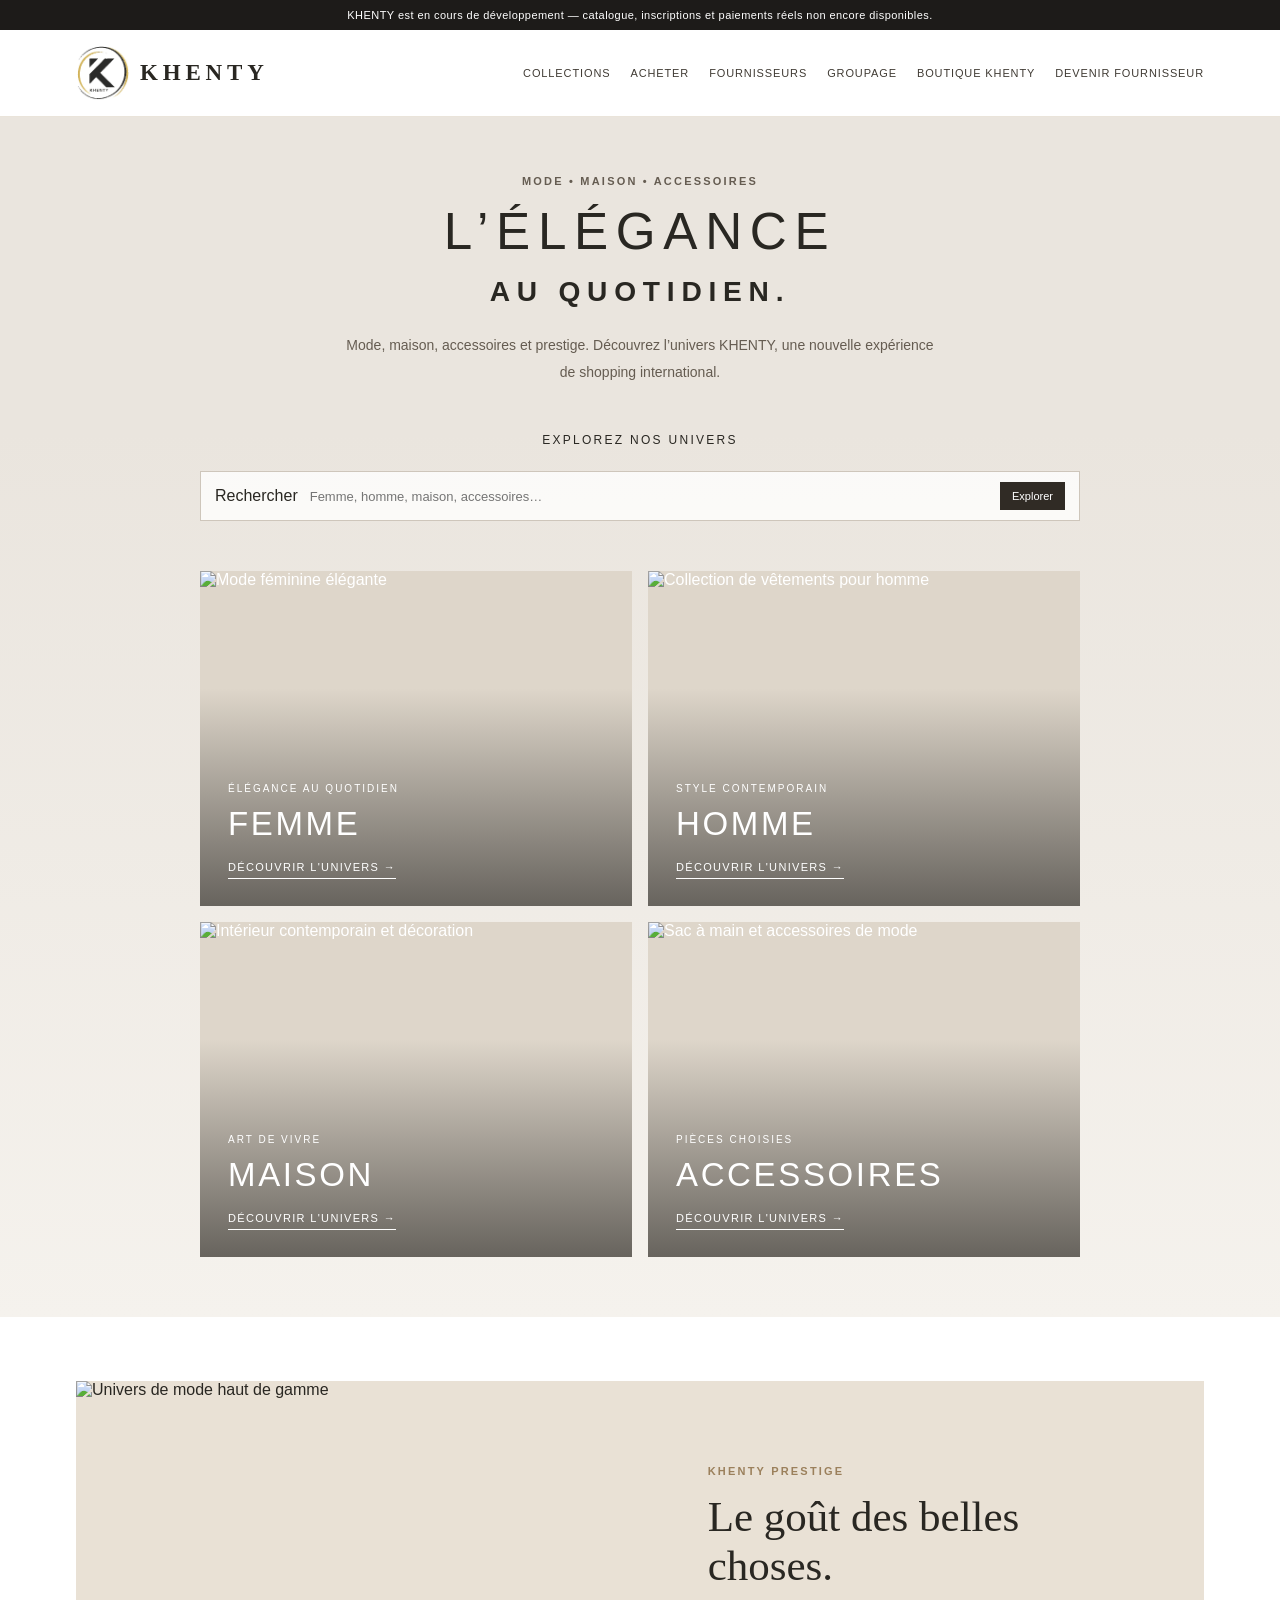
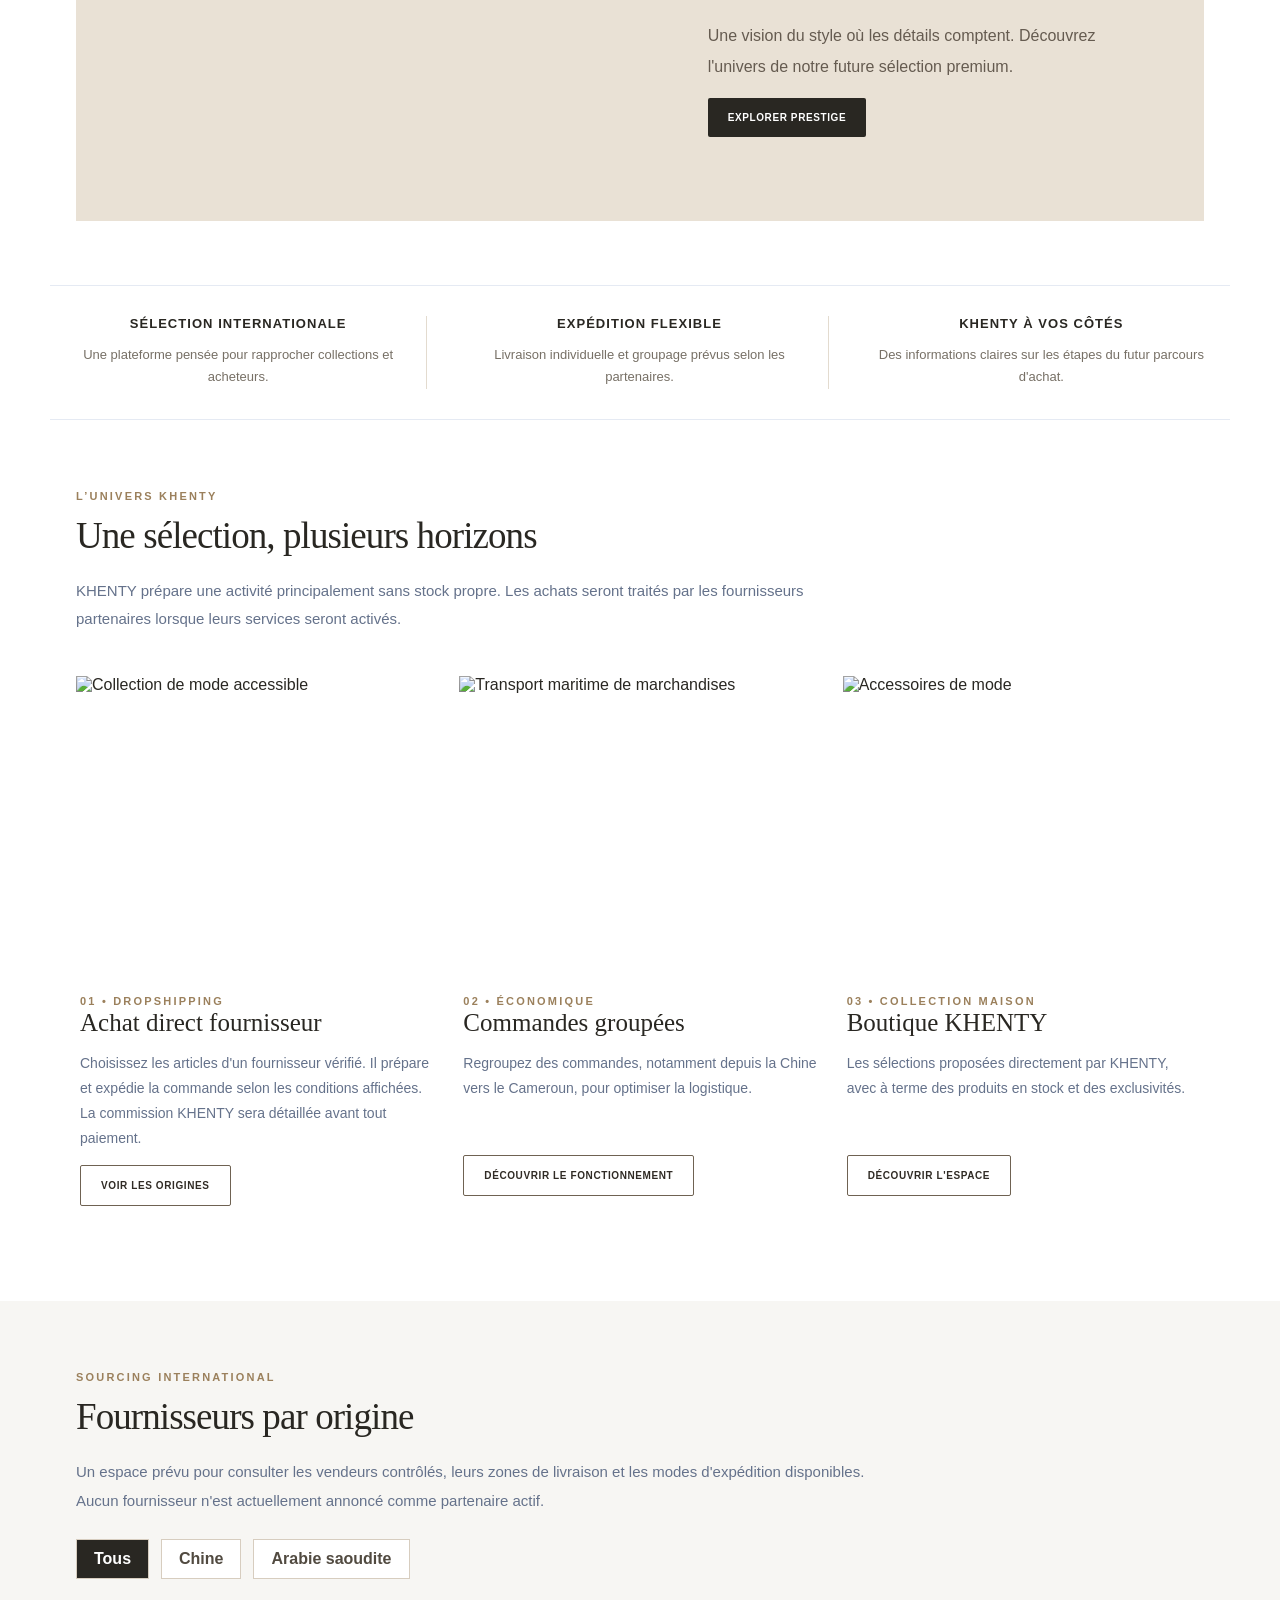
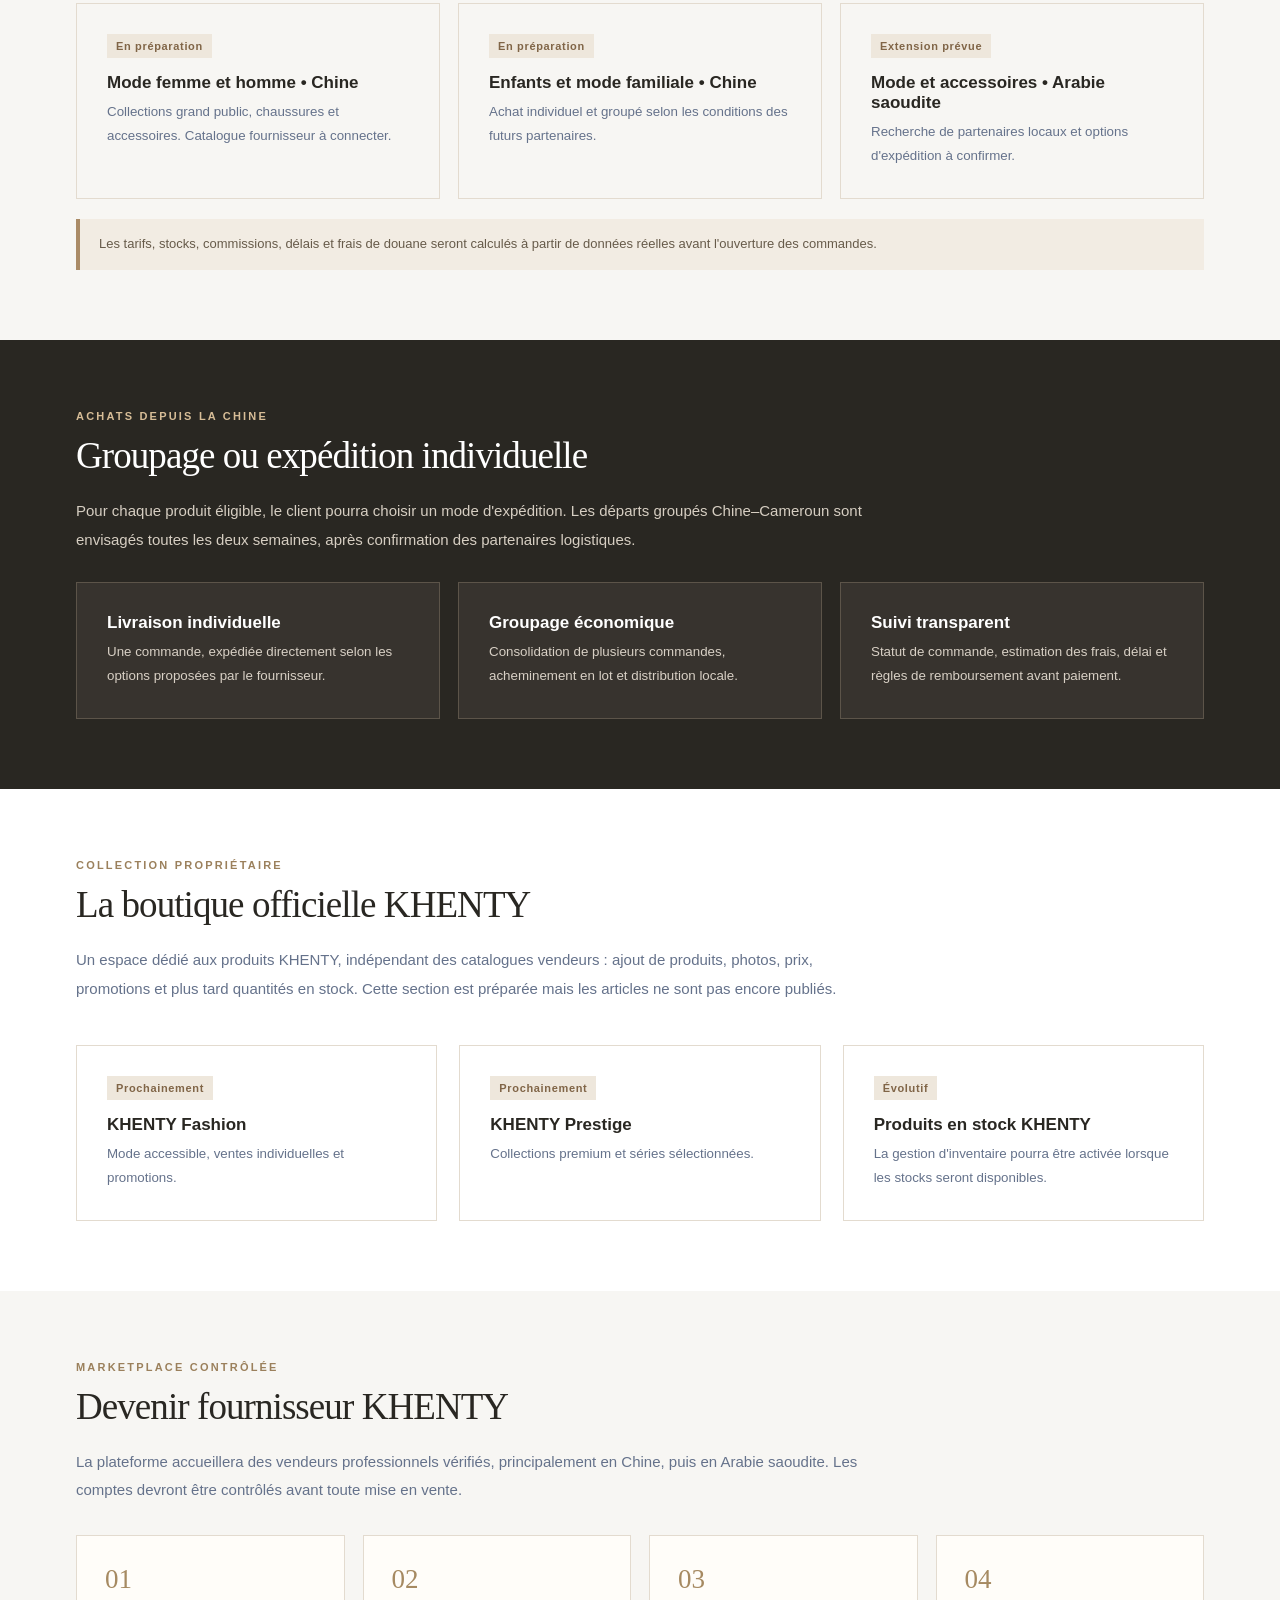
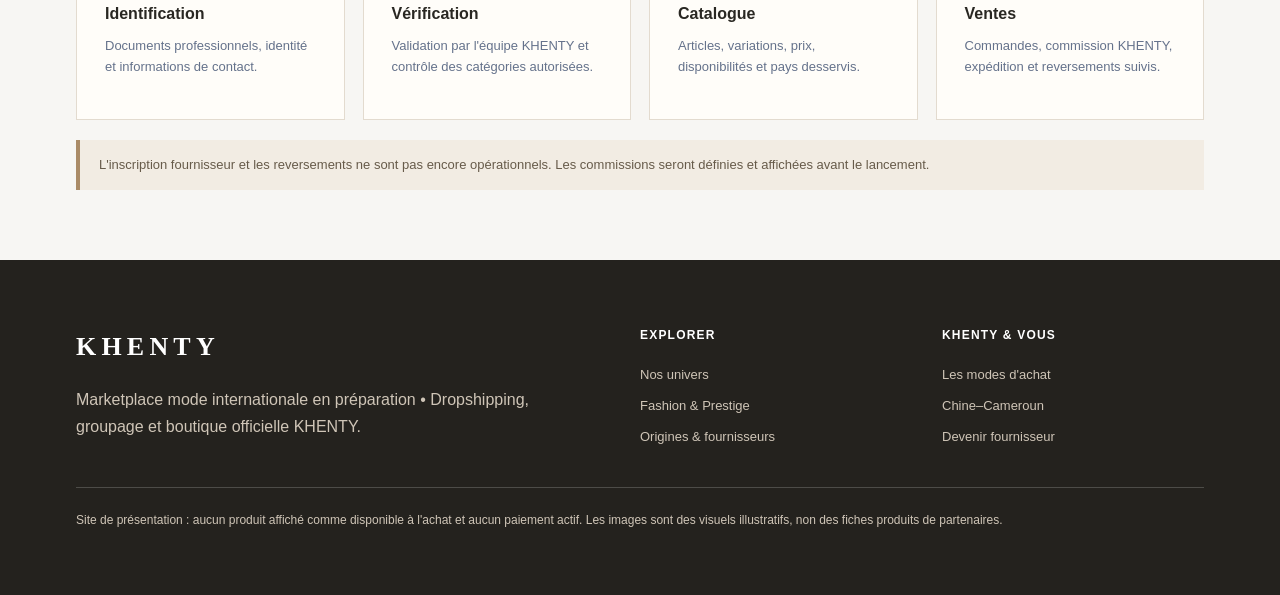
==== commit d7384ce0: "Polish storefront heading contrast and footer navigation" ====
--- a/index.html
+++ b/index.html
@@ -44,8 +44,8 @@
 body{background:#fff;color:#292722}h1,h2,h3{font-family:Georgia,serif}
 .wrap{max-width:1180px}.head .wrap{max-width:1180px;min-height:86px}.head{position:relative;background:#fff;backdrop-filter:none}.brand{font-size:23px}.notice{font-size:11px;padding:9px 18px}
 nav{gap:20px}nav a{font-size:11px;text-transform:uppercase;letter-spacing:.08em;font-weight:500}
-.hero{background:#eae5de}.hero .herogrid,.hero .herogrid>div:first-child{min-height:0}.hero .herogrid>div:first-child{width:100%;padding:58px 24px 38px;text-align:center;align-items:center;color:#292722}.hero h1{font-family:Arial,sans-serif;text-transform:uppercase;font-size:clamp(30px,4vw,53px);font-weight:300;letter-spacing:.15em;line-height:1.3;margin:12px 0}.hero h1 em{font-family:inherit;color:inherit;font-style:normal;font-weight:600;display:block;font-size:.55em;letter-spacing:.24em;margin-top:8px}.hero .eyebrow{color:#655c51}.hero p{color:#655c51;font-size:14px;max-width:600px;margin:10px 0}.heroimg,.hero .cta,.hero .stat{display:none}
-#collections{background:linear-gradient(#eae5de,#f5f2ed);padding:0 0 60px}.premium-intro{margin-bottom:24px}.premium-intro h2{font-family:Arial,sans-serif;font-size:12px;text-transform:uppercase;letter-spacing:.19em;margin:0}.premium-intro .eyebrow,.premium-intro p{display:none}.collection-grid{max-width:880px;margin:auto;grid-template-columns:repeat(2,minmax(0,1fr));gap:16px}.collection-card{min-height:335px}.collection-card:after{background:linear-gradient(0deg,#18171599,transparent 65%)}.collection-card div{left:28px;bottom:27px}.collection-card h3{font-family:Arial,sans-serif;font-size:33px;font-weight:300;text-transform:uppercase;letter-spacing:.08em;margin:9px 0 14px}.collection-card a{font-size:11px;text-transform:uppercase;letter-spacing:.12em}.collection-card a:before{content:"";position:absolute;inset:-280px -28px -27px}
+.hero{background:#eae5de}.hero .herogrid,.hero .herogrid>div:first-child{min-height:0}.hero .herogrid>div:first-child{width:100%;padding:58px 24px 38px;text-align:center;align-items:center;color:#292722}.hero h1{color:#292722;font-family:Arial,sans-serif;text-transform:uppercase;font-size:clamp(30px,4vw,53px);font-weight:300;letter-spacing:.15em;line-height:1.3;margin:12px 0}.hero h1 em{font-family:inherit;color:inherit;font-style:normal;font-weight:600;display:block;font-size:.55em;letter-spacing:.24em;margin-top:8px}.hero .eyebrow{color:#655c51}.hero p{color:#655c51;font-size:14px;max-width:600px;margin:10px 0}.heroimg,.hero .cta,.hero .stat{display:none}
+#collections{background:linear-gradient(#eae5de,#f5f2ed);padding:0 0 60px}.premium-intro{margin-bottom:24px}.section .premium-intro h2{font-family:Arial,sans-serif;font-size:12px;text-transform:uppercase;letter-spacing:.19em;margin:0}.premium-intro .eyebrow,.premium-intro p{display:none}.collection-grid{max-width:880px;margin:auto;grid-template-columns:repeat(2,minmax(0,1fr));gap:16px}.collection-card{min-height:335px}.collection-card:after{background:linear-gradient(0deg,#18171599,transparent 65%)}.collection-card div{left:28px;bottom:27px}.collection-card h3{font-family:Arial,sans-serif;font-size:33px;font-weight:300;text-transform:uppercase;letter-spacing:.08em;margin:9px 0 14px}.collection-card a{font-size:11px;text-transform:uppercase;letter-spacing:.12em}.collection-card a:before{content:"";position:absolute;inset:-280px -28px -27px}
 .section{padding:70px 0}.section h2{font-size:37px}.editorial-band{margin:64px auto;max-width:1128px;min-height:410px}.editorial-band img{height:440px}.editorial-copy{padding:40px 12%}.editorial-copy h2{font-size:43px}.service-row{border-top:1px solid var(--line);border-bottom:1px solid var(--line);padding:30px 0}.service-row p{margin-bottom:0}.soft{background:#f7f6f3}.panel img{height:290px}.panel h3{font-size:25px}.panel p{min-height:90px}.btn{font-size:10px;padding:14px 20px}.tile{background:transparent}.group .eyebrow{color:#d7bd97!important}
 a:focus-visible,button:focus-visible,input:focus-visible{outline:3px solid #a68a62;outline-offset:5px}section[id]{scroll-margin-top:24px}.skip-link{position:absolute;top:-100px;left:20px;z-index:100;background:#fff;padding:15px}.skip-link:focus{top:10px}
 .collection-tools{max-width:880px;margin:0 auto 22px}.site-search{max-width:none;margin:0;background:#ffffffc9;border-color:#cec6bb}.site-search input{min-width:0;padding:4px}.search-status{margin:8px 0 0}.footer-grid{display:grid;grid-template-columns:2fr 1fr 1fr;gap:40px}.footer-links a{display:block;font-size:13px;margin-bottom:9px}.footer-links b{display:block;color:white;font-size:12px;letter-spacing:.1em;margin-bottom:18px}footer small{display:block;border-top:1px solid #ffffff30;margin-top:30px;padding-top:22px}
@@ -67,5 +67,5 @@
 <section id="groupage" class="section group"><div class="wrap"><div class="eyebrow" style="color:#8bb3ff">Achats depuis la Chine</div><h2>Groupage ou expédition individuelle</h2><p class="sub">Pour chaque produit éligible, le client pourra choisir un mode d'expédition. Les départs groupés Chine–Cameroun sont envisagés toutes les deux semaines, après confirmation des partenaires logistiques.</p><div class="listing" style="margin-top:28px"><article class="tile"><b>Livraison individuelle</b><small>Une commande, expédiée directement selon les options proposées par le fournisseur.</small></article><article class="tile"><b>Groupage économique</b><small>Consolidation de plusieurs commandes, acheminement en lot et distribution locale.</small></article><article class="tile"><b>Suivi transparent</b><small>Statut de commande, estimation des frais, délai et règles de remboursement avant paiement.</small></article></div></div></section>
 <section id="boutique" class="section"><div class="wrap"><div class="eyebrow">Collection propriétaire</div><h2>La boutique officielle KHENTY</h2><p class="sub">Un espace dédié aux produits KHENTY, indépendant des catalogues vendeurs : ajout de produits, photos, prix, promotions et plus tard quantités en stock. Cette section est préparée mais les articles ne sont pas encore publiés.</p><div class="grid3"><article class="tile"><span class="pill">Prochainement</span><b>KHENTY Fashion</b><small>Mode accessible, ventes individuelles et promotions.</small></article><article class="tile"><span class="pill">Prochainement</span><b>KHENTY Prestige</b><small>Collections premium et séries sélectionnées.</small></article><article class="tile"><span class="pill">Évolutif</span><b>Produits en stock KHENTY</b><small>La gestion d'inventaire pourra être activée lorsque les stocks seront disponibles.</small></article></div></div></section>
 <section id="partenaires" class="section soft"><div class="wrap"><div class="eyebrow">Marketplace contrôlée</div><h2>Devenir fournisseur KHENTY</h2><p class="sub">La plateforme accueillera des vendeurs professionnels vérifiés, principalement en Chine, puis en Arabie saoudite. Les comptes devront être contrôlés avant toute mise en vente.</p><div class="steps"><div class="step"><strong>01</strong><b>Identification</b><p>Documents professionnels, identité et informations de contact.</p></div><div class="step"><strong>02</strong><b>Vérification</b><p>Validation par l'équipe KHENTY et contrôle des catégories autorisées.</p></div><div class="step"><strong>03</strong><b>Catalogue</b><p>Articles, variations, prix, disponibilités et pays desservis.</p></div><div class="step"><strong>04</strong><b>Ventes</b><p>Commandes, commission KHENTY, expédition et reversements suivis.</p></div></div><div class="note">L'inscription fournisseur et les reversements ne sont pas encore opérationnels. Les commissions seront définies et affichées avant le lancement.</div></div></section>
-</main><footer><div class="wrap"><div class="footer-grid"><div><strong>KHENTY</strong><p>Marketplace mode internationale en préparation • Dropshipping, groupage et boutique officielle KHENTY.</p><small>Site de présentation : aucun produit affiché comme disponible à l'achat et aucun paiement actif. Les images sont des visuels illustratifs, non des fiches produits de partenaires.</small></div></footer>
+</main><footer><div class="wrap"><div class="footer-grid"><div><strong>KHENTY</strong><p>Marketplace mode internationale en préparation • Dropshipping, groupage et boutique officielle KHENTY.</p></div><div class="footer-links"><b>EXPLORER</b><a href="#collections">Nos univers</a><a href="#boutique">Fashion & Prestige</a><a href="#origine">Origines & fournisseurs</a></div><div class="footer-links"><b>KHENTY & VOUS</b><a href="#acheter">Les modes d'achat</a><a href="#groupage">Chine–Cameroun</a><a href="#partenaires">Devenir fournisseur</a></div></div><small>Site de présentation : aucun produit affiché comme disponible à l'achat et aucun paiement actif. Les images sont des visuels illustratifs, non des fiches produits de partenaires.</small></div></footer>
 <script>document.querySelectorAll('[data-filter]').forEach(b=>b.addEventListener('click',()=>{const f=b.dataset.filter;document.querySelectorAll('[data-filter]').forEach(x=>x.setAttribute('aria-pressed',String(x===b)));document.querySelectorAll('[data-origin]').forEach(t=>t.classList.toggle('hide',f!=='all'&&t.dataset.origin!==f));}));const menu=document.querySelector('.mobile-menu-toggle');const nav=document.getElementById('main-navigation');menu?.addEventListener('click',()=>{const expanded=menu.getAttribute('aria-expanded')==='true';menu.setAttribute('aria-expanded',String(!expanded));nav.classList.toggle('open',!expanded)});nav?.querySelectorAll('a').forEach(a=>a.addEventListener('click',()=>{nav.classList.remove('open');menu?.setAttribute('aria-expanded','false')}));document.getElementById('universe-search').addEventListener('submit',e=>{e.preventDefault();const q=document.getElementById('universe-query').value.trim().toLocaleLowerCase('fr');let count=0;document.querySelectorAll('.collection-card').forEach(c=>{const match=c.textContent.toLocaleLowerCase('fr').includes(q);c.hidden=!match;if(match)count++});document.querySelector('.search-status').textContent=q?(count?count+' univers trouvé(s). Collections en préparation.':'Aucun univers trouvé. Essayez « maison » ou effacez la recherche.'):'Tous les univers. Collections en préparation.'});document.getElementById('universe-query').addEventListener('input',e=>{if(!e.target.value)document.getElementById('universe-search').requestSubmit()});document.addEventListener('keydown',e=>{if(e.key==='Escape'){nav.classList.remove('open');menu.setAttribute('aria-expanded','false')}});</script></body></html>
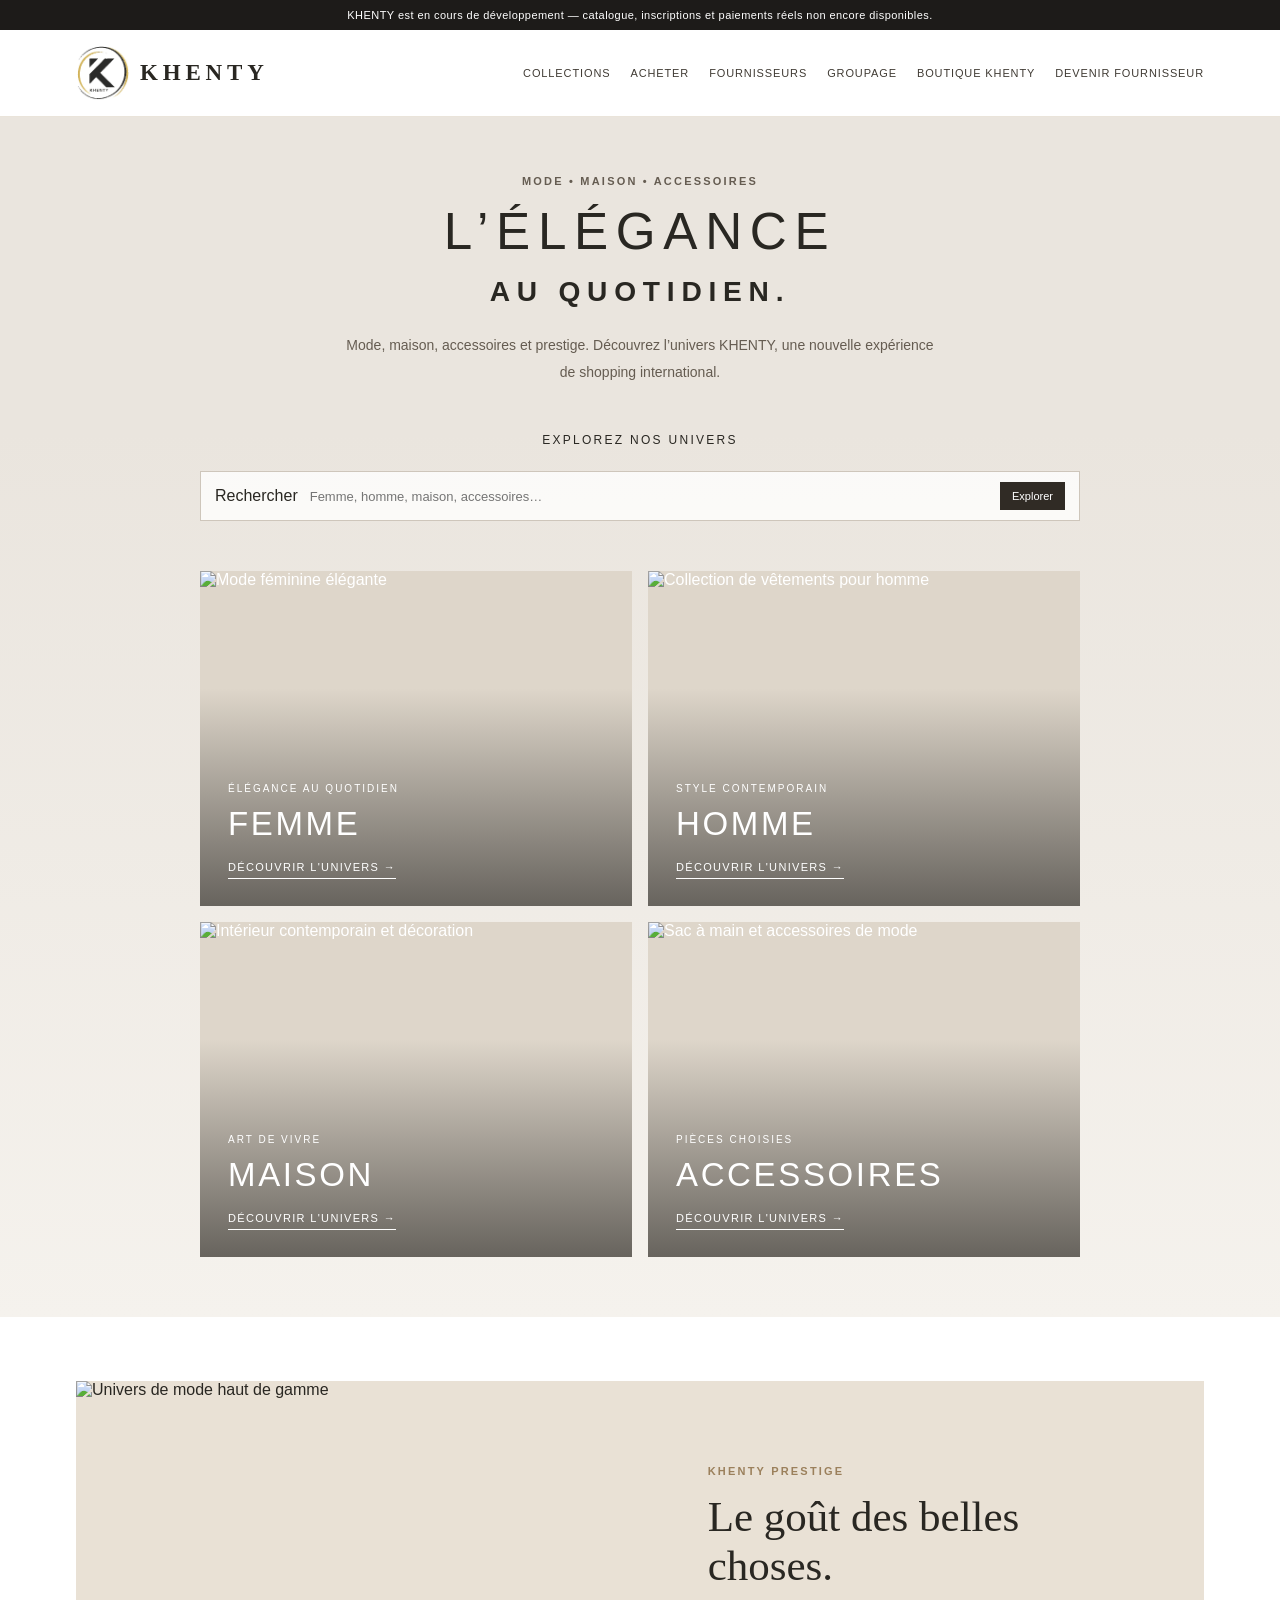
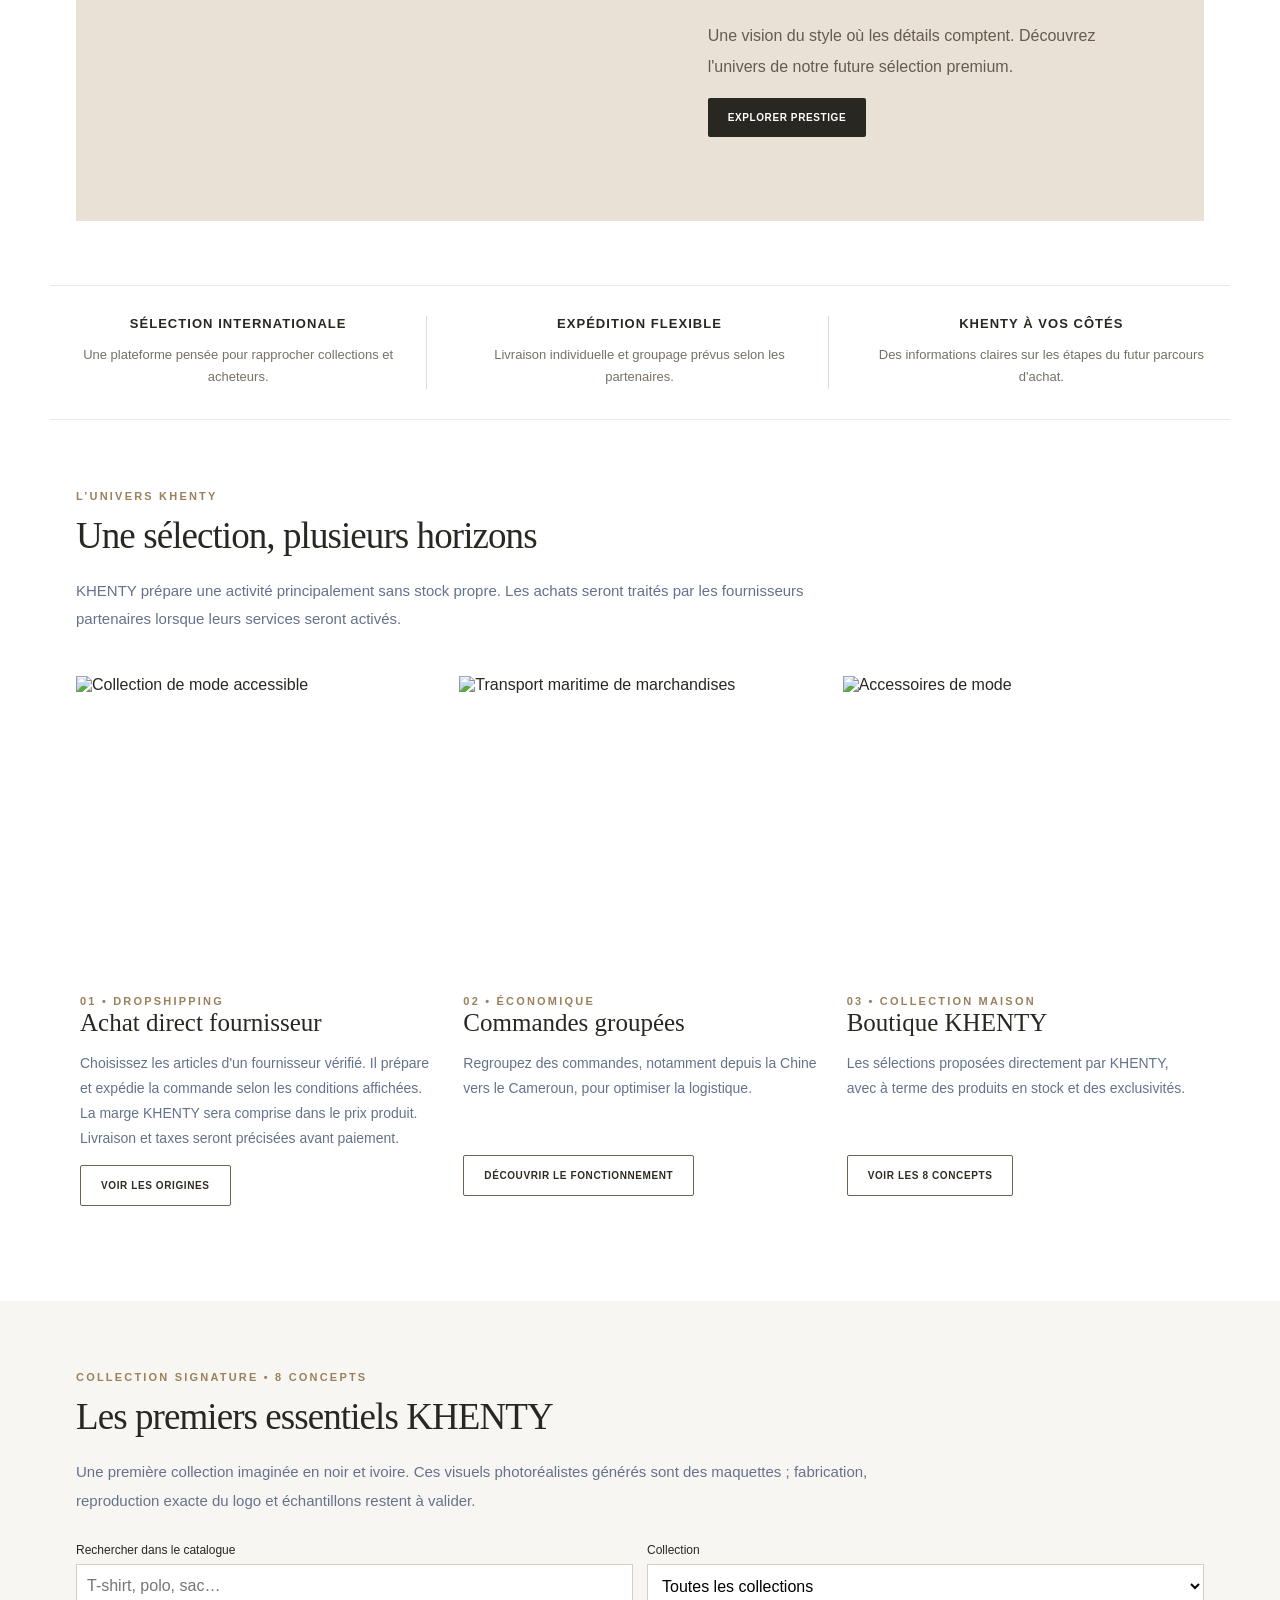
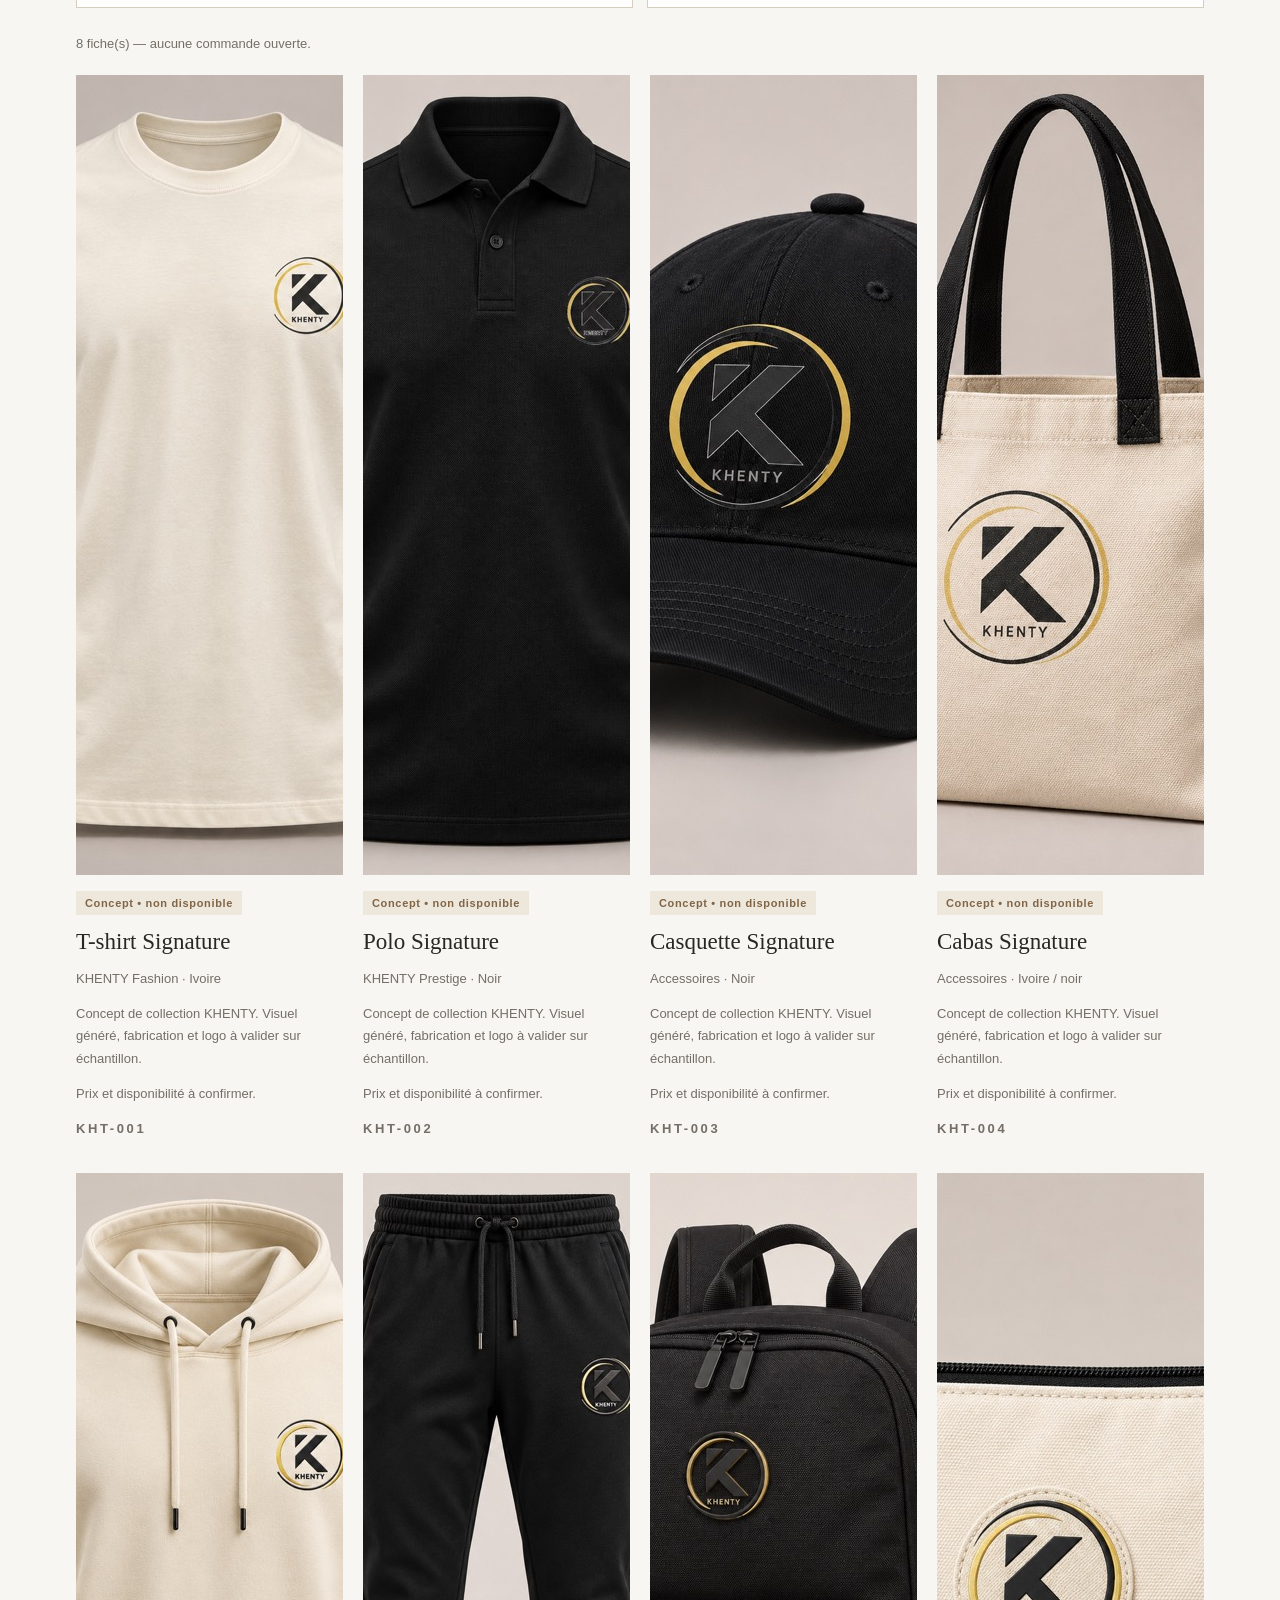
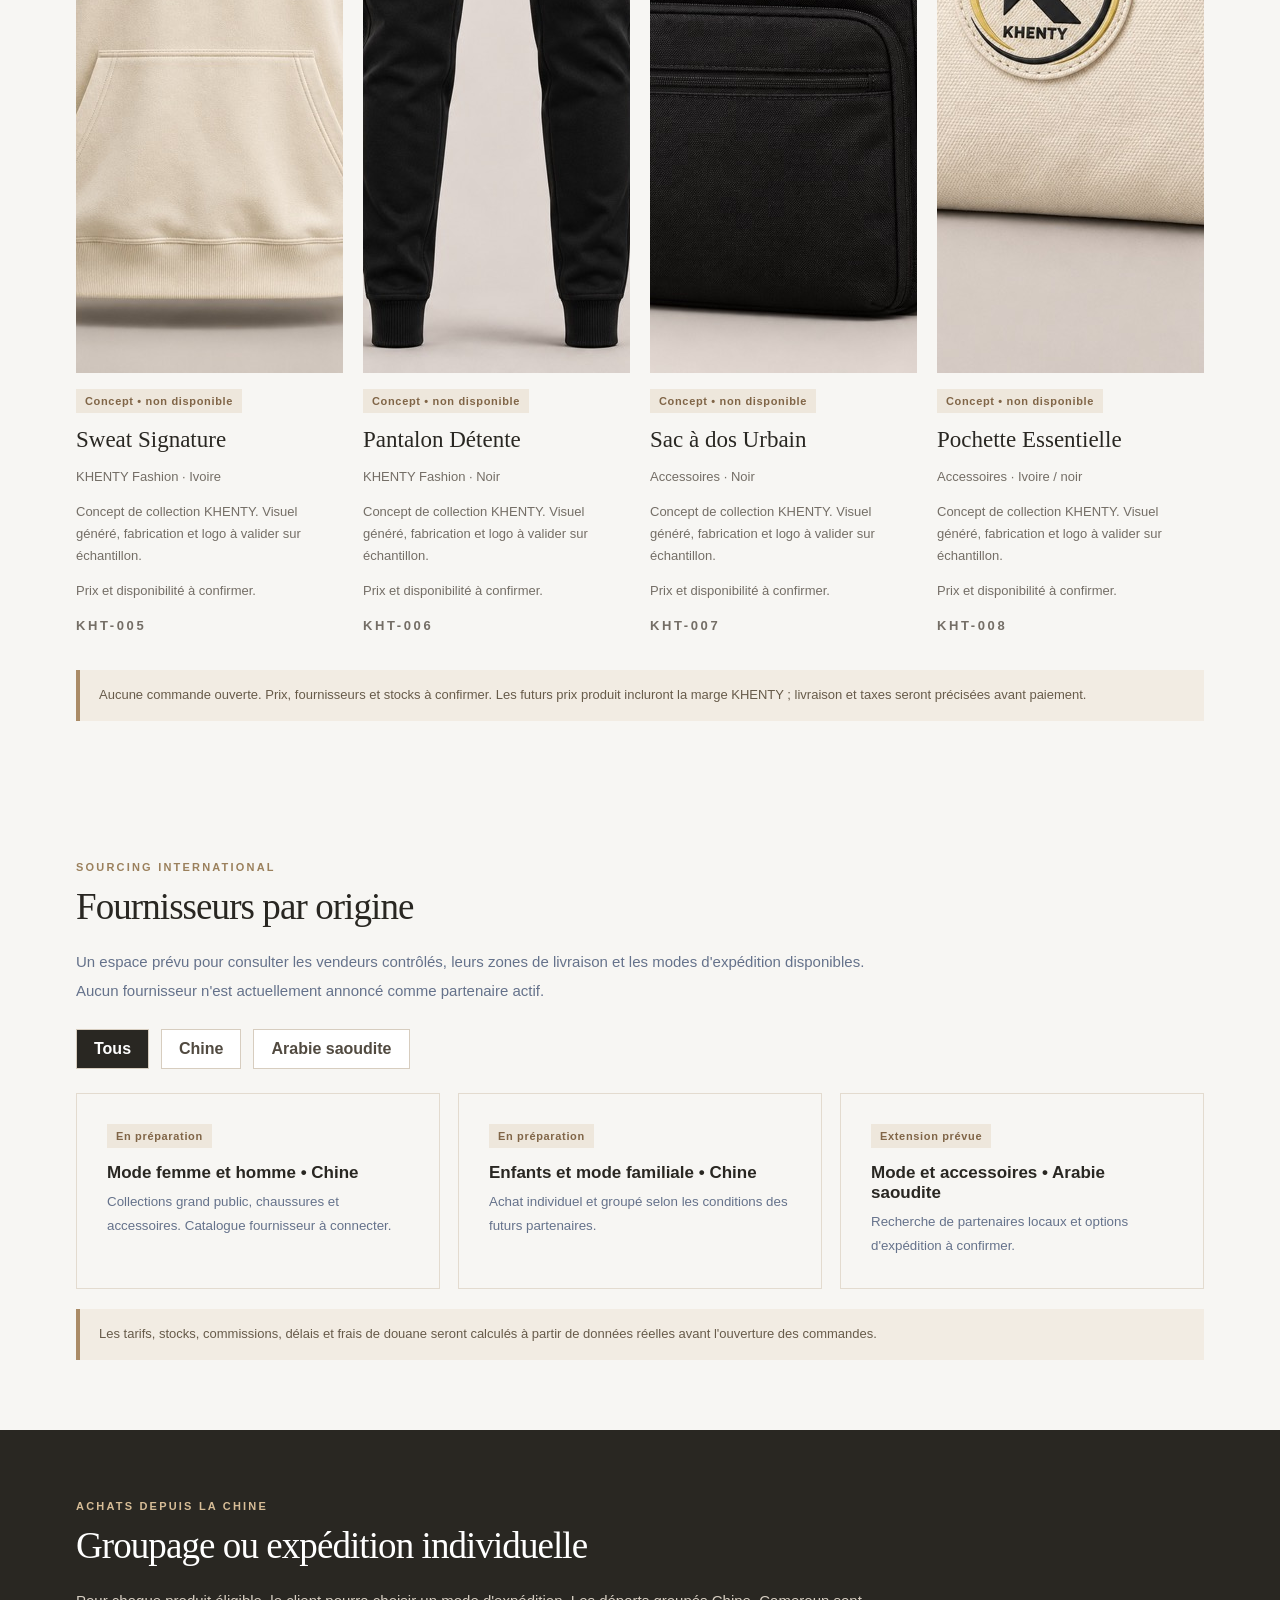
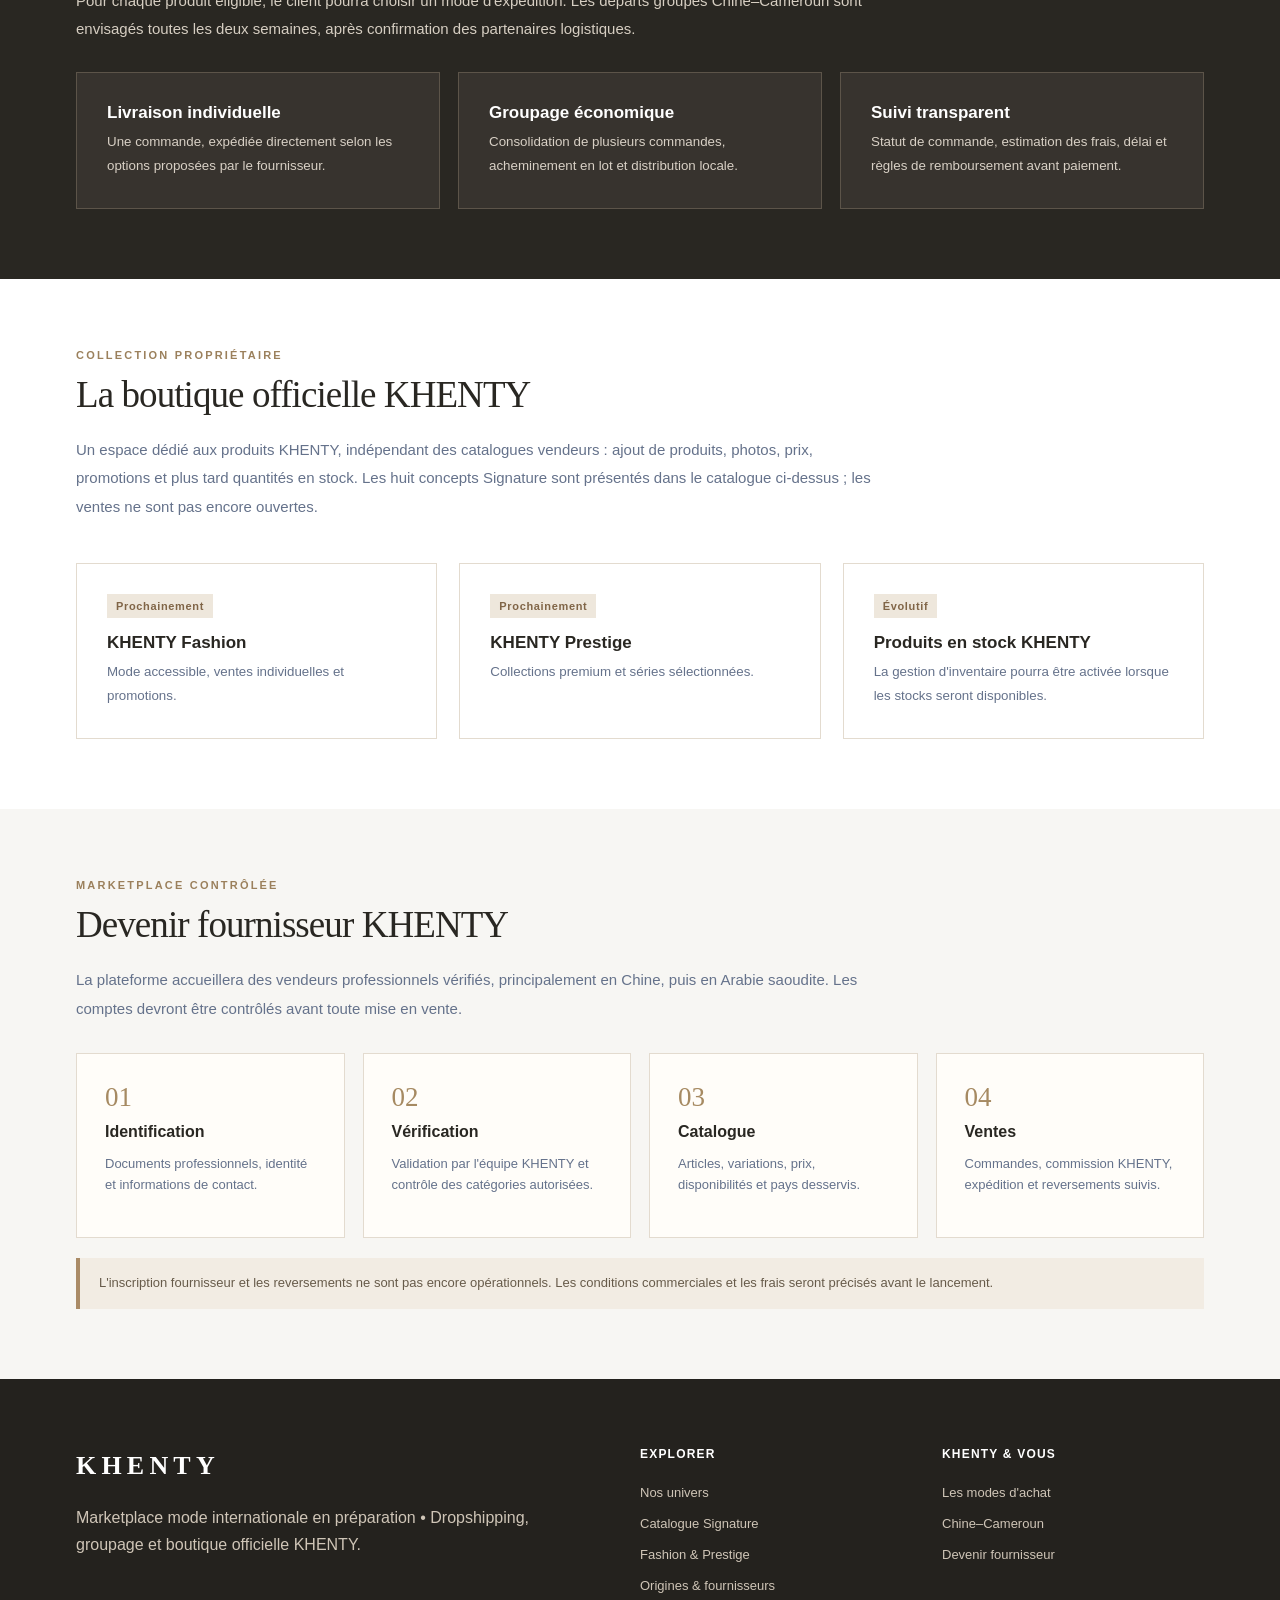
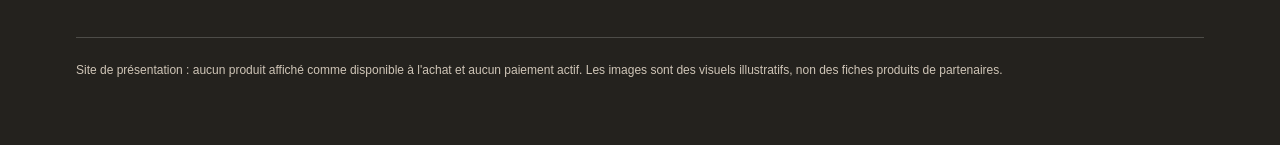
==== commit 665e281a: "Add concept catalogue and tested private management service preparation" ====
--- a/index.html
+++ b/index.html
@@ -52,7 +52,26 @@
 @media(max-width:900px){.head .wrap{min-height:76px}.head nav{gap:16px}.hero .herogrid>div:first-child{padding:40px 20px 28px}.collection-grid{max-width:700px}.collection-card{min-height:300px}.editorial-copy{padding:35px}.footer-grid{grid-template-columns:1fr 1fr}}
 @media(max-width:600px){.hero h1{font-size:29px;letter-spacing:.1em}.hero p{font-size:13px}.collection-grid{gap:10px}.collection-card{min-height:235px}.collection-card div{left:15px;bottom:20px;right:12px}.collection-card h3{font-size:20px;letter-spacing:.04em}.collection-card span{font-size:8px;letter-spacing:.1em}.collection-card a{font-size:9px;letter-spacing:0}.section h2{font-size:30px}.editorial-band{margin:40px 18px}.editorial-band img{height:300px}.editorial-copy h2{font-size:35px}.footer-grid{grid-template-columns:1fr}.panel p{min-height:0}.service-row{padding:28px 18px}.section{padding:50px 0}}
 @media(prefers-reduced-motion:reduce){html{scroll-behavior:auto}*{transition:none!important}}
-</style></head><body><a class="skip-link" href="#contenu">Aller au contenu</a><div class="notice">KHENTY est en cours de développement — catalogue, inscriptions et paiements réels non encore disponibles.</div>
+</style><style>
+/* Mobile usability: comfortable touch targets and readable collection labels */
+@media(max-width:900px){
+.mobile-menu-toggle{min-height:44px;min-width:88px}
+.head nav{gap:0;padding-bottom:16px}
+.head nav a{display:flex;align-items:center;min-height:44px;width:100%;padding:8px 0}
+}
+@media(max-width:600px){
+.site-search{display:grid;grid-template-columns:minmax(0,1fr) auto;gap:6px 10px;padding:10px 12px}
+.site-search label{grid-column:1/-1;font-size:12px;color:#655b50}
+.site-search input{width:100%;font-size:16px;min-height:44px;padding:8px 0}
+.site-search button{min-height:44px;min-width:76px;font-size:12px}
+.tab{min-height:44px}
+.collection-card h3{font-size:clamp(16px,4.8vw,22px);overflow-wrap:anywhere}
+.collection-card a{display:inline-flex;align-items:center;min-height:44px}
+.collection-card div{bottom:12px}
+.footer-links a{display:flex;align-items:center;min-height:44px;margin:0}
+}
+@media(max-width:359px){.brand{gap:6px;font-size:18px;letter-spacing:.15em}.collection-grid{grid-template-columns:1fr}.collection-card{min-height:300px}.collection-card h3{font-size:26px}}
+</style><style>.catalogue-toolbar{display:flex;gap:14px;flex-wrap:wrap;margin:28px 0}.catalogue-toolbar label{font-size:12px;flex:1;min-width:200px}.catalogue-toolbar input,.catalogue-toolbar select{display:block;width:100%;font:16px Arial;min-height:44px;border:1px solid #d7cdbf;background:#fff;padding:10px;margin-top:7px}.catalogue-products{display:grid;grid-template-columns:repeat(4,minmax(0,1fr));gap:20px;margin-top:24px}.catalogue-product img{width:100%;aspect-ratio:1;object-fit:cover}.catalogue-product h3{font-size:23px;margin:14px 0 9px}.catalogue-product p{font-size:13px;line-height:1.7;color:#746e66}.catalogue-product .pill{margin-top:12px;margin-bottom:0}.catalogue-product a{display:inline-flex;align-items:center;min-height:44px;text-decoration:underline;font-size:12px}#catalogue-status{font-size:13px;color:#746e66}#catalogue .note{max-width:none}@media(max-width:900px){.catalogue-products{grid-template-columns:repeat(2,minmax(0,1fr))}}@media(max-width:359px){.catalogue-products{grid-template-columns:1fr}}</style><script src="/catalogue.js" defer></script></head><body><a class="skip-link" href="#contenu">Aller au contenu</a><div class="notice">KHENTY est en cours de développement — catalogue, inscriptions et paiements réels non encore disponibles.</div>
 <header class="head"><div class="wrap"><a class="brand" href="#accueil"><img class="khenty-emblem" src="[data-uri]" alt="Emblème KHENTY original"><span>KHENTY</span></a><button class="mobile-menu-toggle" aria-expanded="false" aria-controls="main-navigation" type="button">Menu ☰</button><nav id="main-navigation"><a href="#collections">Collections</a><a href="#acheter">Acheter</a><a href="#origine">Fournisseurs</a><a href="#groupage">Groupage</a><a href="#boutique">Boutique KHENTY</a><a href="#partenaires">Devenir fournisseur</a></nav></div></header>
 <main id="contenu"><section id="accueil" class="hero"><div class="wrap herogrid"><div><div class="eyebrow">MODE • MAISON • ACCESSOIRES</div><h1>L’élégance <em>au quotidien.</em></h1><p>Mode, maison, accessoires et prestige. Découvrez l’univers KHENTY, une nouvelle expérience de shopping international.</p><div class="cta"><a class="btn" href="#acheter">Découvrir la collection</a><a class="btn orange" href="#boutique">KHENTY Prestige</a></div><div class="stat"><span>Chine : fournisseurs prioritaires</span><span>Arabie saoudite : extension prévue</span><span>Mode accessible & Prestige</span></div></div><div class="heroimg" role="img" aria-label="Photographie de mode"><div class="float">KHENTY — La mode sans frontières</div></div></div></section>
 <section id="collections" class="section" aria-labelledby="collections-title"><div class="wrap"><div class="premium-intro"><div class="eyebrow">L'art de choisir</div><h2 id="collections-title">Explorez nos univers</h2><p>Des inspirations mode, maison et accessoires pour composer un style qui vous ressemble. Nos collections sont en préparation.</p></div><div class="collection-tools"><form class="site-search" role="search" id="universe-search"><label for="universe-query">Rechercher</label><input id="universe-query" type="search" placeholder="Femme, homme, maison, accessoires…" autocomplete="off"><button type="submit">Explorer</button></form><p class="search-status" role="status" aria-live="polite"></p></div><div class="collection-grid">
@@ -62,10 +81,10 @@
 <article class="collection-card"><img loading="lazy" alt="Sac à main et accessoires de mode" src="https://images.unsplash.com/photo-1548036328-c9fa89d128fa?auto=format&fit=crop&w=850&q=85"><div><span>Pièces choisies</span><h3>Accessoires</h3><a href="#boutique">Découvrir l'univers →</a></div></article>
 </div></div></section>
 <section class="editorial-band" aria-label="KHENTY Prestige"><img loading="lazy" alt="Univers de mode haut de gamme" src="https://images.unsplash.com/photo-1490481651871-ab68de25d43d?auto=format&fit=crop&w=1300&q=85"><div class="editorial-copy"><span class="eyebrow">KHENTY PRESTIGE</span><h2>Le goût des belles choses.</h2><p>Une vision du style où les détails comptent. Découvrez l'univers de notre future sélection premium.</p><a class="btn" href="#boutique">Explorer Prestige</a></div></section>
-<section class="wrap service-row" aria-label="Les engagements de la plateforme"><article><b>Sélection internationale</b><p>Une plateforme pensée pour rapprocher collections et acheteurs.</p></article><article><b>Expédition flexible</b><p>Livraison individuelle et groupage prévus selon les partenaires.</p></article><article><b>KHENTY à vos côtés</b><p>Des informations claires sur les étapes du futur parcours d'achat.</p></article></section><section id="acheter" class="section"><div class="wrap"><div class="eyebrow">L’univers KHENTY</div><h2>Une sélection, plusieurs horizons</h2><p class="sub">KHENTY prépare une activité principalement sans stock propre. Les achats seront traités par les fournisseurs partenaires lorsque leurs services seront activés.</p><div class="grid3"><article class="panel"><img alt="Collection de mode accessible" src="https://images.unsplash.com/photo-1483985988355-763728e1935b?auto=format&fit=crop&w=850&q=80"><div class="body"><span class="mini">01 • Dropshipping</span><h3>Achat direct fournisseur</h3><p>Choisissez les articles d'un fournisseur vérifié. Il prépare et expédie la commande selon les conditions affichées. La commission KHENTY sera détaillée avant tout paiement.</p><a class="btn outline" href="#origine">Voir les origines</a></div></article><article class="panel"><img alt="Transport maritime de marchandises" src="https://images.unsplash.com/photo-1494412519320-aa613dfb7738?auto=format&fit=crop&w=850&q=80"><div class="body"><span class="mini">02 • Économique</span><h3>Commandes groupées</h3><p>Regroupez des commandes, notamment depuis la Chine vers le Cameroun, pour optimiser la logistique.</p><a class="btn outline" href="#groupage">Découvrir le fonctionnement</a></div></article><article class="panel"><img alt="Accessoires de mode" src="https://images.unsplash.com/photo-1548036328-c9fa89d128fa?auto=format&fit=crop&w=850&q=80"><div class="body"><span class="mini">03 • Collection maison</span><h3>Boutique KHENTY</h3><p>Les sélections proposées directement par KHENTY, avec à terme des produits en stock et des exclusivités.</p><a class="btn outline" href="#boutique">Découvrir l'espace</a></div></article></div></div></section>
-<section id="origine" class="section soft"><div class="wrap"><div class="eyebrow">Sourcing international</div><h2>Fournisseurs par origine</h2><p class="sub">Un espace prévu pour consulter les vendeurs contrôlés, leurs zones de livraison et les modes d'expédition disponibles. Aucun fournisseur n'est actuellement annoncé comme partenaire actif.</p><div class="tabs" role="group" aria-label="Filtre des provenances"><button class="tab" data-filter="all" aria-pressed="true">Tous</button><button class="tab" data-filter="chine" aria-pressed="false">Chine</button><button class="tab" data-filter="arabie" aria-pressed="false">Arabie saoudite</button></div><div class="listing"><article class="tile" data-origin="chine"><span class="pill">En préparation</span><b>Mode femme et homme • Chine</b><small>Collections grand public, chaussures et accessoires. Catalogue fournisseur à connecter.</small></article><article class="tile" data-origin="chine"><span class="pill">En préparation</span><b>Enfants et mode familiale • Chine</b><small>Achat individuel et groupé selon les conditions des futurs partenaires.</small></article><article class="tile" data-origin="arabie"><span class="pill">Extension prévue</span><b>Mode et accessoires • Arabie saoudite</b><small>Recherche de partenaires locaux et options d'expédition à confirmer.</small></article></div><div class="note">Les tarifs, stocks, commissions, délais et frais de douane seront calculés à partir de données réelles avant l'ouverture des commandes.</div></div></section>
+<section class="wrap service-row" aria-label="Les engagements de la plateforme"><article><b>Sélection internationale</b><p>Une plateforme pensée pour rapprocher collections et acheteurs.</p></article><article><b>Expédition flexible</b><p>Livraison individuelle et groupage prévus selon les partenaires.</p></article><article><b>KHENTY à vos côtés</b><p>Des informations claires sur les étapes du futur parcours d'achat.</p></article></section><section id="acheter" class="section"><div class="wrap"><div class="eyebrow">L’univers KHENTY</div><h2>Une sélection, plusieurs horizons</h2><p class="sub">KHENTY prépare une activité principalement sans stock propre. Les achats seront traités par les fournisseurs partenaires lorsque leurs services seront activés.</p><div class="grid3"><article class="panel"><img alt="Collection de mode accessible" src="https://images.unsplash.com/photo-1483985988355-763728e1935b?auto=format&fit=crop&w=850&q=80"><div class="body"><span class="mini">01 • Dropshipping</span><h3>Achat direct fournisseur</h3><p>Choisissez les articles d'un fournisseur vérifié. Il prépare et expédie la commande selon les conditions affichées. La marge KHENTY sera comprise dans le prix produit. Livraison et taxes seront précisées avant paiement.</p><a class="btn outline" href="#origine">Voir les origines</a></div></article><article class="panel"><img alt="Transport maritime de marchandises" src="https://images.unsplash.com/photo-1494412519320-aa613dfb7738?auto=format&fit=crop&w=850&q=80"><div class="body"><span class="mini">02 • Économique</span><h3>Commandes groupées</h3><p>Regroupez des commandes, notamment depuis la Chine vers le Cameroun, pour optimiser la logistique.</p><a class="btn outline" href="#groupage">Découvrir le fonctionnement</a></div></article><article class="panel"><img alt="Accessoires de mode" src="https://images.unsplash.com/photo-1548036328-c9fa89d128fa?auto=format&fit=crop&w=850&q=80"><div class="body"><span class="mini">03 • Collection maison</span><h3>Boutique KHENTY</h3><p>Les sélections proposées directement par KHENTY, avec à terme des produits en stock et des exclusivités.</p><a class="btn outline" href="#catalogue">Voir les 8 concepts</a></div></article></div></div></section>
+<section id="catalogue" class="section soft" aria-labelledby="catalogue-title"><div class="wrap"><div class="eyebrow">Collection Signature • 8 concepts</div><h2 id="catalogue-title">Les premiers essentiels KHENTY</h2><p class="sub">Une première collection imaginée en noir et ivoire. Ces visuels photoréalistes générés sont des maquettes ; fabrication, reproduction exacte du logo et échantillons restent à valider.</p><div class="catalogue-toolbar"><label for="catalogue-query">Rechercher dans le catalogue<input id="catalogue-query" type="search" placeholder="T-shirt, polo, sac…" autocomplete="off"></label><label for="catalogue-collection">Collection<select id="catalogue-collection"><option value="">Toutes les collections</option><option>KHENTY Fashion</option><option>KHENTY Prestige</option><option>Accessoires</option></select></label></div><p id="catalogue-status" role="status" aria-live="polite">Chargement des concepts…</p><div id="catalogue-products" class="catalogue-products"></div><noscript>Activez JavaScript pour consulter les huit fiches de la collection conceptuelle.</noscript><div class="note">Aucune commande ouverte. Prix, fournisseurs et stocks à confirmer. Les futurs prix produit incluront la marge KHENTY ; livraison et taxes seront précisées avant paiement.</div></div></section><section id="origine" class="section soft"><div class="wrap"><div class="eyebrow">Sourcing international</div><h2>Fournisseurs par origine</h2><p class="sub">Un espace prévu pour consulter les vendeurs contrôlés, leurs zones de livraison et les modes d'expédition disponibles. Aucun fournisseur n'est actuellement annoncé comme partenaire actif.</p><div class="tabs" role="group" aria-label="Filtre des provenances"><button class="tab" data-filter="all" aria-pressed="true">Tous</button><button class="tab" data-filter="chine" aria-pressed="false">Chine</button><button class="tab" data-filter="arabie" aria-pressed="false">Arabie saoudite</button></div><div class="listing"><article class="tile" data-origin="chine"><span class="pill">En préparation</span><b>Mode femme et homme • Chine</b><small>Collections grand public, chaussures et accessoires. Catalogue fournisseur à connecter.</small></article><article class="tile" data-origin="chine"><span class="pill">En préparation</span><b>Enfants et mode familiale • Chine</b><small>Achat individuel et groupé selon les conditions des futurs partenaires.</small></article><article class="tile" data-origin="arabie"><span class="pill">Extension prévue</span><b>Mode et accessoires • Arabie saoudite</b><small>Recherche de partenaires locaux et options d'expédition à confirmer.</small></article></div><div class="note">Les tarifs, stocks, commissions, délais et frais de douane seront calculés à partir de données réelles avant l'ouverture des commandes.</div></div></section>
 <section id="groupage" class="section group"><div class="wrap"><div class="eyebrow" style="color:#8bb3ff">Achats depuis la Chine</div><h2>Groupage ou expédition individuelle</h2><p class="sub">Pour chaque produit éligible, le client pourra choisir un mode d'expédition. Les départs groupés Chine–Cameroun sont envisagés toutes les deux semaines, après confirmation des partenaires logistiques.</p><div class="listing" style="margin-top:28px"><article class="tile"><b>Livraison individuelle</b><small>Une commande, expédiée directement selon les options proposées par le fournisseur.</small></article><article class="tile"><b>Groupage économique</b><small>Consolidation de plusieurs commandes, acheminement en lot et distribution locale.</small></article><article class="tile"><b>Suivi transparent</b><small>Statut de commande, estimation des frais, délai et règles de remboursement avant paiement.</small></article></div></div></section>
-<section id="boutique" class="section"><div class="wrap"><div class="eyebrow">Collection propriétaire</div><h2>La boutique officielle KHENTY</h2><p class="sub">Un espace dédié aux produits KHENTY, indépendant des catalogues vendeurs : ajout de produits, photos, prix, promotions et plus tard quantités en stock. Cette section est préparée mais les articles ne sont pas encore publiés.</p><div class="grid3"><article class="tile"><span class="pill">Prochainement</span><b>KHENTY Fashion</b><small>Mode accessible, ventes individuelles et promotions.</small></article><article class="tile"><span class="pill">Prochainement</span><b>KHENTY Prestige</b><small>Collections premium et séries sélectionnées.</small></article><article class="tile"><span class="pill">Évolutif</span><b>Produits en stock KHENTY</b><small>La gestion d'inventaire pourra être activée lorsque les stocks seront disponibles.</small></article></div></div></section>
-<section id="partenaires" class="section soft"><div class="wrap"><div class="eyebrow">Marketplace contrôlée</div><h2>Devenir fournisseur KHENTY</h2><p class="sub">La plateforme accueillera des vendeurs professionnels vérifiés, principalement en Chine, puis en Arabie saoudite. Les comptes devront être contrôlés avant toute mise en vente.</p><div class="steps"><div class="step"><strong>01</strong><b>Identification</b><p>Documents professionnels, identité et informations de contact.</p></div><div class="step"><strong>02</strong><b>Vérification</b><p>Validation par l'équipe KHENTY et contrôle des catégories autorisées.</p></div><div class="step"><strong>03</strong><b>Catalogue</b><p>Articles, variations, prix, disponibilités et pays desservis.</p></div><div class="step"><strong>04</strong><b>Ventes</b><p>Commandes, commission KHENTY, expédition et reversements suivis.</p></div></div><div class="note">L'inscription fournisseur et les reversements ne sont pas encore opérationnels. Les commissions seront définies et affichées avant le lancement.</div></div></section>
-</main><footer><div class="wrap"><div class="footer-grid"><div><strong>KHENTY</strong><p>Marketplace mode internationale en préparation • Dropshipping, groupage et boutique officielle KHENTY.</p></div><div class="footer-links"><b>EXPLORER</b><a href="#collections">Nos univers</a><a href="#boutique">Fashion & Prestige</a><a href="#origine">Origines & fournisseurs</a></div><div class="footer-links"><b>KHENTY & VOUS</b><a href="#acheter">Les modes d'achat</a><a href="#groupage">Chine–Cameroun</a><a href="#partenaires">Devenir fournisseur</a></div></div><small>Site de présentation : aucun produit affiché comme disponible à l'achat et aucun paiement actif. Les images sont des visuels illustratifs, non des fiches produits de partenaires.</small></div></footer>
+<section id="boutique" class="section"><div class="wrap"><div class="eyebrow">Collection propriétaire</div><h2>La boutique officielle KHENTY</h2><p class="sub">Un espace dédié aux produits KHENTY, indépendant des catalogues vendeurs : ajout de produits, photos, prix, promotions et plus tard quantités en stock. Les huit concepts Signature sont présentés dans le catalogue ci-dessus ; les ventes ne sont pas encore ouvertes.</p><div class="grid3"><article class="tile"><span class="pill">Prochainement</span><b>KHENTY Fashion</b><small>Mode accessible, ventes individuelles et promotions.</small></article><article class="tile"><span class="pill">Prochainement</span><b>KHENTY Prestige</b><small>Collections premium et séries sélectionnées.</small></article><article class="tile"><span class="pill">Évolutif</span><b>Produits en stock KHENTY</b><small>La gestion d'inventaire pourra être activée lorsque les stocks seront disponibles.</small></article></div></div></section>
+<section id="partenaires" class="section soft"><div class="wrap"><div class="eyebrow">Marketplace contrôlée</div><h2>Devenir fournisseur KHENTY</h2><p class="sub">La plateforme accueillera des vendeurs professionnels vérifiés, principalement en Chine, puis en Arabie saoudite. Les comptes devront être contrôlés avant toute mise en vente.</p><div class="steps"><div class="step"><strong>01</strong><b>Identification</b><p>Documents professionnels, identité et informations de contact.</p></div><div class="step"><strong>02</strong><b>Vérification</b><p>Validation par l'équipe KHENTY et contrôle des catégories autorisées.</p></div><div class="step"><strong>03</strong><b>Catalogue</b><p>Articles, variations, prix, disponibilités et pays desservis.</p></div><div class="step"><strong>04</strong><b>Ventes</b><p>Commandes, commission KHENTY, expédition et reversements suivis.</p></div></div><div class="note">L'inscription fournisseur et les reversements ne sont pas encore opérationnels. Les conditions commerciales et les frais seront précisés avant le lancement.</div></div></section>
+</main><footer><div class="wrap"><div class="footer-grid"><div><strong>KHENTY</strong><p>Marketplace mode internationale en préparation • Dropshipping, groupage et boutique officielle KHENTY.</p></div><div class="footer-links"><b>EXPLORER</b><a href="#collections">Nos univers</a><a href="#catalogue">Catalogue Signature</a><a href="#boutique">Fashion & Prestige</a><a href="#origine">Origines & fournisseurs</a></div><div class="footer-links"><b>KHENTY & VOUS</b><a href="#acheter">Les modes d'achat</a><a href="#groupage">Chine–Cameroun</a><a href="#partenaires">Devenir fournisseur</a></div></div><small>Site de présentation : aucun produit affiché comme disponible à l'achat et aucun paiement actif. Les images sont des visuels illustratifs, non des fiches produits de partenaires.</small></div></footer>
 <script>document.querySelectorAll('[data-filter]').forEach(b=>b.addEventListener('click',()=>{const f=b.dataset.filter;document.querySelectorAll('[data-filter]').forEach(x=>x.setAttribute('aria-pressed',String(x===b)));document.querySelectorAll('[data-origin]').forEach(t=>t.classList.toggle('hide',f!=='all'&&t.dataset.origin!==f));}));const menu=document.querySelector('.mobile-menu-toggle');const nav=document.getElementById('main-navigation');menu?.addEventListener('click',()=>{const expanded=menu.getAttribute('aria-expanded')==='true';menu.setAttribute('aria-expanded',String(!expanded));nav.classList.toggle('open',!expanded)});nav?.querySelectorAll('a').forEach(a=>a.addEventListener('click',()=>{nav.classList.remove('open');menu?.setAttribute('aria-expanded','false')}));document.getElementById('universe-search').addEventListener('submit',e=>{e.preventDefault();const q=document.getElementById('universe-query').value.trim().toLocaleLowerCase('fr');let count=0;document.querySelectorAll('.collection-card').forEach(c=>{const match=c.textContent.toLocaleLowerCase('fr').includes(q);c.hidden=!match;if(match)count++});document.querySelector('.search-status').textContent=q?(count?count+' univers trouvé(s). Collections en préparation.':'Aucun univers trouvé. Essayez « maison » ou effacez la recherche.'):'Tous les univers. Collections en préparation.'});document.getElementById('universe-query').addEventListener('input',e=>{if(!e.target.value)document.getElementById('universe-search').requestSubmit()});document.addEventListener('keydown',e=>{if(e.key==='Escape'){nav.classList.remove('open');menu.setAttribute('aria-expanded','false')}});</script></body></html>
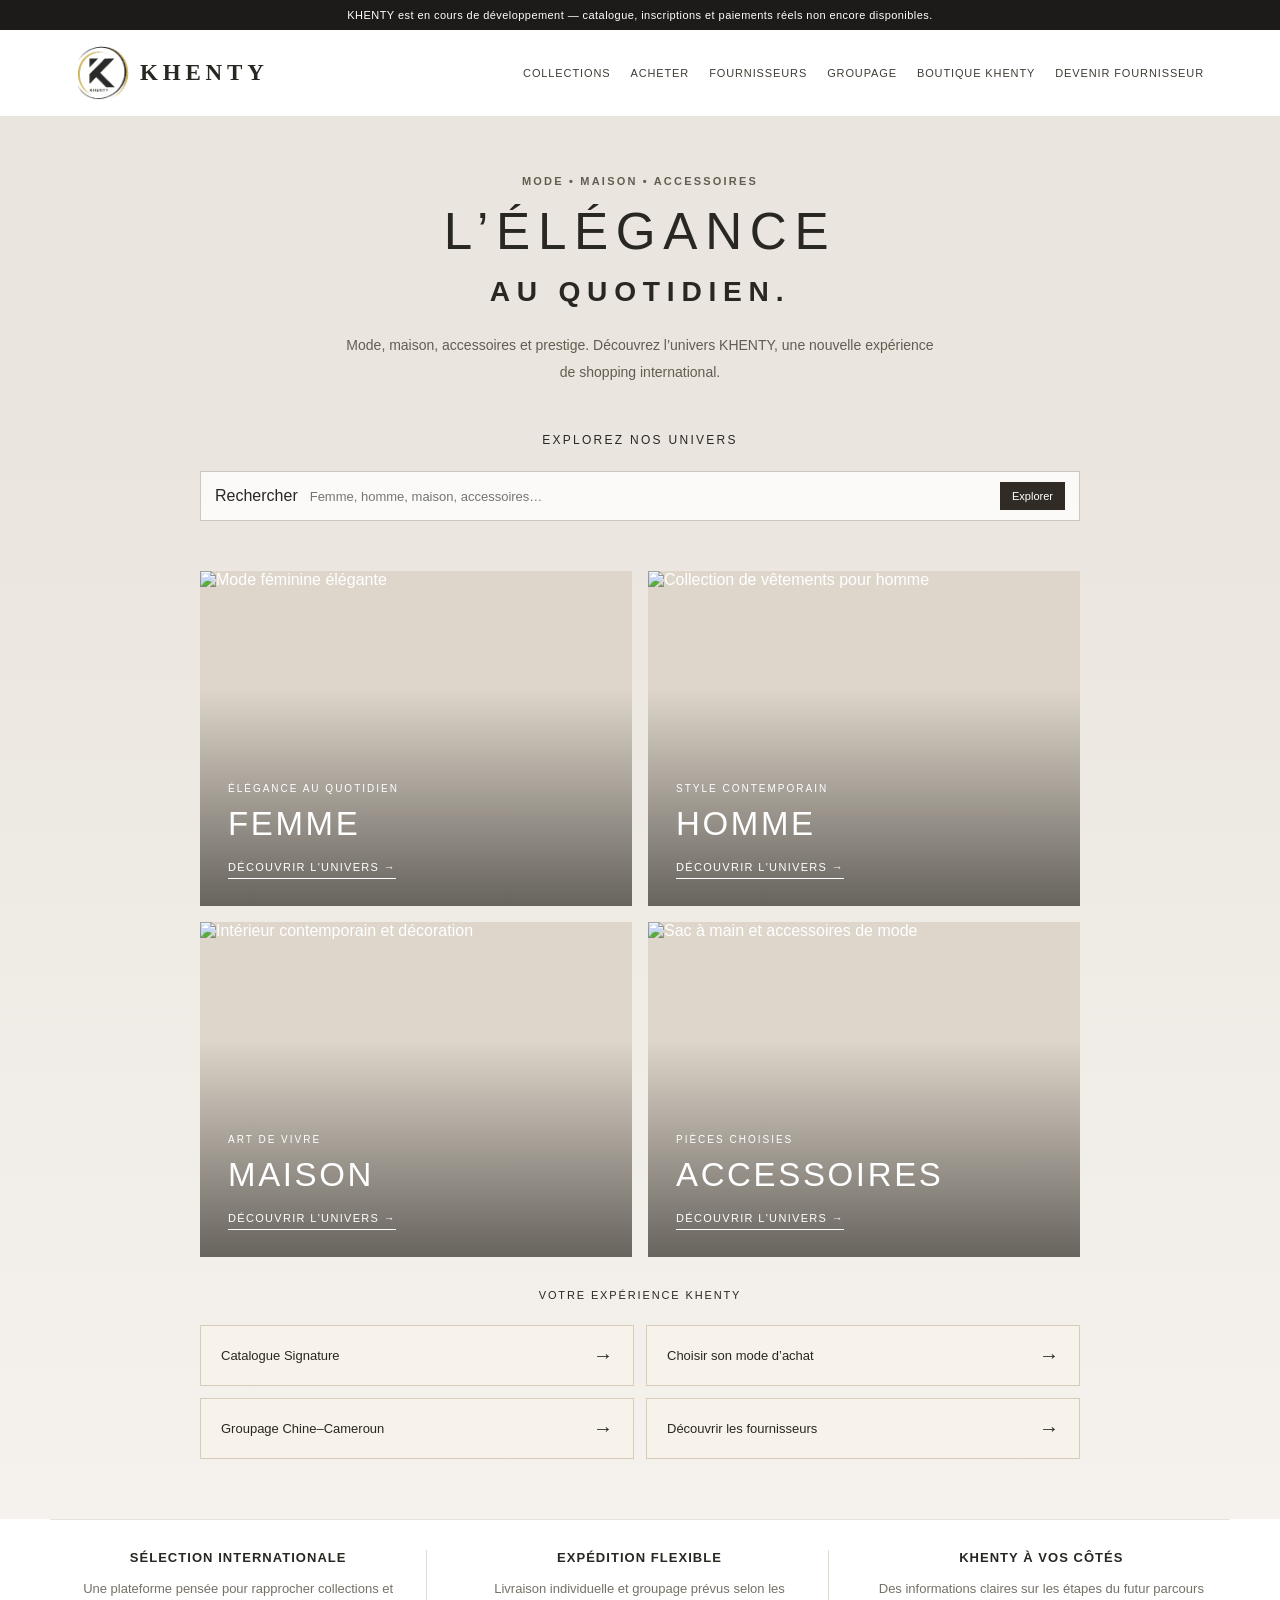
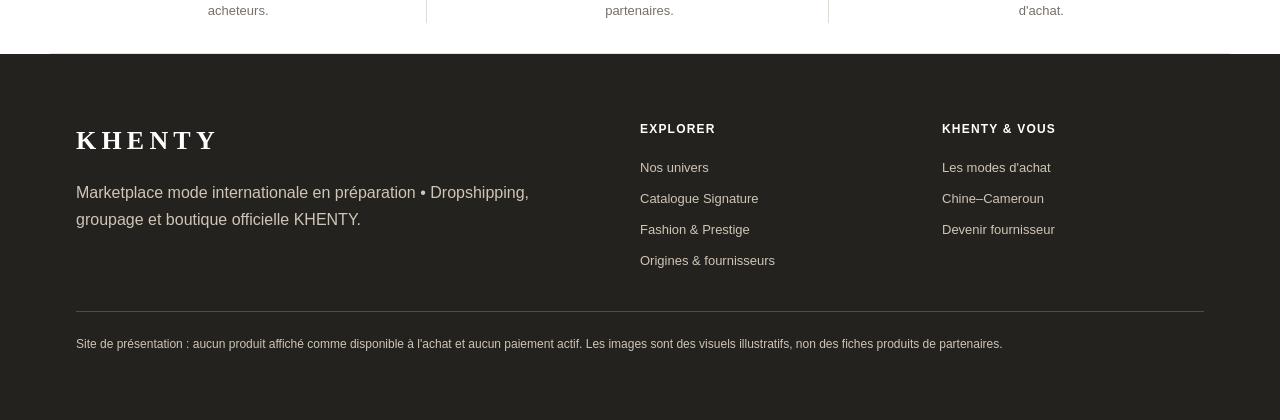
==== commit 13e32695: "Open storefront sections in accessible internal windows with stacked content" ====
--- a/index.html
+++ b/index.html
@@ -2,7 +2,6 @@
 :root{--navy:#14254c;--blue:#1769ff;--orange:#f87537;--pink:#eb3884;--muted:#65728b;--line:#e5eaf3;--pale:#f5f8ff}*{box-sizing:border-box}body{margin:0;font-family:Inter,Arial,sans-serif;color:var(--navy);background:#fff}a{color:inherit;text-decoration:none}button,select,input{font:inherit}button{cursor:pointer}.wrap{max-width:1240px;margin:auto;padding:0 26px}.notice{background:#fff1df;color:#7a4b0c;text-align:center;padding:10px 20px;font-size:12px}.head{border-bottom:1px solid var(--line);background:#fff;position:sticky;top:0;z-index:10}.head .wrap{display:flex;align-items:center;min-height:85px;gap:24px}.brand{display:flex;align-items:center;gap:10px;font-weight:900;letter-spacing:3px;font-size:27px}.khenty-emblem{width:62px;height:62px;flex:none}nav{display:flex;gap:21px;margin-left:auto;align-items:center;flex-wrap:wrap}nav a{font-size:13px;font-weight:700}nav a:hover{color:var(--blue)}.btn{border:0;background:var(--blue);border-radius:11px;color:white;padding:14px 21px;display:inline-flex;align-items:center;justify-content:center;font-weight:800;font-size:14px;gap:8px}.btn.orange{background:var(--orange)}.btn.outline{background:white;border:1px solid #cdd8e9;color:var(--navy)}.hero{background:linear-gradient(118deg,#edf4ff 0%,#fff 62%,#fff0f2 100%)}.herogrid{display:grid;grid-template-columns:1fr 1fr;align-items:center;gap:32px;padding:65px 0}.eyebrow{color:var(--blue);font-size:12px;font-weight:900;letter-spacing:2px;text-transform:uppercase}.hero h1{font-size:clamp(39px,5vw,66px);line-height:1.08;letter-spacing:-2px;margin:17px 0}.hero h1 em{font-style:normal;color:var(--orange)}.hero p{font-size:17px;line-height:1.7;color:#596681;max-width:570px}.cta{display:flex;gap:12px;flex-wrap:wrap;margin:28px 0}.heroimg{min-height:420px;position:relative;border-radius:25px;background:linear-gradient(0deg,#13254c25,#13254c05),url('https://images.unsplash.com/photo-1483985988355-763728e1935b?auto=format&fit=crop&w=1250&q=85') center/cover}.heroimg .float{position:absolute;bottom:24px;left:24px;background:white;border-radius:15px;padding:17px 22px;box-shadow:0 15px 35px #14254c30;font-weight:750}.stat{display:flex;gap:12px;flex-wrap:wrap;margin-top:22px}.stat span{background:white;border:1px solid var(--line);border-radius:24px;padding:8px 14px;font-size:12px;font-weight:700}.section{padding:70px 0}.section h2{font-size:35px;letter-spacing:-1px;margin:8px 0 12px}.sub{color:var(--muted);line-height:1.65;max-width:800px}.grid3{display:grid;grid-template-columns:repeat(3,1fr);gap:22px;margin-top:28px}.panel{background:#fff;border:1px solid var(--line);border-radius:20px;overflow:hidden;box-shadow:0 12px 30px #182e5709}.panel img{width:100%;height:220px;object-fit:cover;display:block}.panel .body{padding:23px}.panel h3{font-size:22px;margin:0 0 9px}.panel p{font-size:14px;color:var(--muted);line-height:1.65;min-height:65px}.mini{color:var(--blue);font-size:12px;text-transform:uppercase;font-weight:900;letter-spacing:1px}.soft{background:var(--pale)}.tabs{display:flex;gap:8px;flex-wrap:wrap;margin:24px 0}.tab{border:1px solid #d9e2f2;border-radius:35px;padding:10px 17px;background:white;font-weight:750;color:#4e607f}.tab[aria-pressed=true]{background:var(--navy);color:white}.listing{display:grid;grid-template-columns:repeat(3,1fr);gap:16px}.tile{border:1px solid var(--line);border-radius:15px;background:white;padding:24px}.tile b{display:block;margin-bottom:7px}.tile small{color:var(--muted);line-height:1.5}.pill{display:inline-block;background:#fff0e9;color:#bf531b;font-size:11px;padding:6px 9px;border-radius:18px;font-weight:800;margin-bottom:15px}.steps{display:grid;grid-template-columns:repeat(4,1fr);gap:16px;margin-top:30px}.step{padding:22px;border:1px solid var(--line);border-radius:17px}.step strong{display:block;margin-bottom:10px;font-size:27px;color:var(--blue)}.step p{color:var(--muted);font-size:13px;line-height:1.6}.group{background:#152950;color:#fff}.group h2{color:#fff}.group .sub{color:#cbd8f0}.group .tile{background:#213864;border-color:#38507a;color:#fff}.group .tile small{color:#cdd8ed}.controls{display:flex;flex-wrap:wrap;gap:10px;margin:24px 0}.controls select{border:1px solid var(--line);padding:12px;border-radius:10px;background:white;color:var(--navy)}.note{border-left:4px solid var(--orange);padding:15px 19px;background:#fff7ef;color:#805626;font-size:13px;line-height:1.6;margin-top:20px}footer{background:#0d1b3a;color:#c7d3e8;padding:42px 0;line-height:1.7}footer strong{color:white}footer small{font-size:12px}.hide{display:none!important}@media(max-width:900px){nav{display:none}.herogrid{grid-template-columns:1fr}.heroimg{min-height:340px}.grid3,.listing{grid-template-columns:1fr 1fr}.steps{grid-template-columns:1fr 1fr}}@media(max-width:600px){.wrap{padding:0 18px}.brand{font-size:21px}.khenty-emblem{width:49px;height:49px}.head .wrap{min-height:67px}.herogrid{padding:37px 0}.heroimg{min-height:270px}.grid3,.listing,.steps{grid-template-columns:1fr}.section{padding:48px 0}.section h2{font-size:29px}}
 
 /* KHENTY premium editorial redesign — inspired by refined decor storefronts */
-500;600;700&family=Playfair+Display:wght@400;500;600&display=swap');
 :root{--navy:#26231f;--blue:#7a6448;--orange:#a68a62;--pink:#c1a98d;--muted:#746e66;--line:#e8e2d9;--pale:#f8f6f2}
 html{scroll-behavior:smooth}body{font-family:'DM Sans',Arial,sans-serif;color:#292621;background:#fdfcf9}
 h1,h2,h3{font-family:'Playfair Display',Georgia,serif;font-weight:500}
@@ -71,7 +70,7 @@
 .footer-links a{display:flex;align-items:center;min-height:44px;margin:0}
 }
 @media(max-width:359px){.brand{gap:6px;font-size:18px;letter-spacing:.15em}.collection-grid{grid-template-columns:1fr}.collection-card{min-height:300px}.collection-card h3{font-size:26px}}
-</style><style>.catalogue-toolbar{display:flex;gap:14px;flex-wrap:wrap;margin:28px 0}.catalogue-toolbar label{font-size:12px;flex:1;min-width:200px}.catalogue-toolbar input,.catalogue-toolbar select{display:block;width:100%;font:16px Arial;min-height:44px;border:1px solid #d7cdbf;background:#fff;padding:10px;margin-top:7px}.catalogue-products{display:grid;grid-template-columns:repeat(4,minmax(0,1fr));gap:20px;margin-top:24px}.catalogue-product img{width:100%;aspect-ratio:1;object-fit:cover}.catalogue-product h3{font-size:23px;margin:14px 0 9px}.catalogue-product p{font-size:13px;line-height:1.7;color:#746e66}.catalogue-product .pill{margin-top:12px;margin-bottom:0}.catalogue-product a{display:inline-flex;align-items:center;min-height:44px;text-decoration:underline;font-size:12px}#catalogue-status{font-size:13px;color:#746e66}#catalogue .note{max-width:none}@media(max-width:900px){.catalogue-products{grid-template-columns:repeat(2,minmax(0,1fr))}}@media(max-width:359px){.catalogue-products{grid-template-columns:1fr}}</style><script src="/catalogue.js" defer></script></head><body><a class="skip-link" href="#contenu">Aller au contenu</a><div class="notice">KHENTY est en cours de développement — catalogue, inscriptions et paiements réels non encore disponibles.</div>
+</style><style>.catalogue-toolbar{display:flex;gap:14px;flex-wrap:wrap;margin:28px 0}.catalogue-toolbar label{font-size:12px;flex:1;min-width:200px}.catalogue-toolbar input,.catalogue-toolbar select{display:block;width:100%;font:16px Arial;min-height:44px;border:1px solid #d7cdbf;background:#fff;padding:10px;margin-top:7px}.catalogue-products{display:grid;grid-template-columns:repeat(4,minmax(0,1fr));gap:20px;margin-top:24px}.catalogue-product img{width:100%;aspect-ratio:1;object-fit:cover}.catalogue-product h3{font-size:23px;margin:14px 0 9px}.catalogue-product p{font-size:13px;line-height:1.7;color:#746e66}.catalogue-product .pill{margin-top:12px;margin-bottom:0}.catalogue-product a{display:inline-flex;align-items:center;min-height:44px;text-decoration:underline;font-size:12px}#catalogue-status{font-size:13px;color:#746e66}#catalogue .note{max-width:none}@media(max-width:900px){.catalogue-products{grid-template-columns:repeat(2,minmax(0,1fr))}}@media(max-width:359px){.catalogue-products{grid-template-columns:1fr}}</style><script src="/catalogue.js" defer></script><link rel="stylesheet" href="/windows.css"><script src="/windows.js" defer></script></head><body><a class="skip-link" href="#contenu">Aller au contenu</a><div class="notice">KHENTY est en cours de développement — catalogue, inscriptions et paiements réels non encore disponibles.</div>
 <header class="head"><div class="wrap"><a class="brand" href="#accueil"><img class="khenty-emblem" src="[data-uri]" alt="Emblème KHENTY original"><span>KHENTY</span></a><button class="mobile-menu-toggle" aria-expanded="false" aria-controls="main-navigation" type="button">Menu ☰</button><nav id="main-navigation"><a href="#collections">Collections</a><a href="#acheter">Acheter</a><a href="#origine">Fournisseurs</a><a href="#groupage">Groupage</a><a href="#boutique">Boutique KHENTY</a><a href="#partenaires">Devenir fournisseur</a></nav></div></header>
 <main id="contenu"><section id="accueil" class="hero"><div class="wrap herogrid"><div><div class="eyebrow">MODE • MAISON • ACCESSOIRES</div><h1>L’élégance <em>au quotidien.</em></h1><p>Mode, maison, accessoires et prestige. Découvrez l’univers KHENTY, une nouvelle expérience de shopping international.</p><div class="cta"><a class="btn" href="#acheter">Découvrir la collection</a><a class="btn orange" href="#boutique">KHENTY Prestige</a></div><div class="stat"><span>Chine : fournisseurs prioritaires</span><span>Arabie saoudite : extension prévue</span><span>Mode accessible & Prestige</span></div></div><div class="heroimg" role="img" aria-label="Photographie de mode"><div class="float">KHENTY — La mode sans frontières</div></div></div></section>
 <section id="collections" class="section" aria-labelledby="collections-title"><div class="wrap"><div class="premium-intro"><div class="eyebrow">L'art de choisir</div><h2 id="collections-title">Explorez nos univers</h2><p>Des inspirations mode, maison et accessoires pour composer un style qui vous ressemble. Nos collections sont en préparation.</p></div><div class="collection-tools"><form class="site-search" role="search" id="universe-search"><label for="universe-query">Rechercher</label><input id="universe-query" type="search" placeholder="Femme, homme, maison, accessoires…" autocomplete="off"><button type="submit">Explorer</button></form><p class="search-status" role="status" aria-live="polite"></p></div><div class="collection-grid">
@@ -84,7 +83,7 @@
 <section class="wrap service-row" aria-label="Les engagements de la plateforme"><article><b>Sélection internationale</b><p>Une plateforme pensée pour rapprocher collections et acheteurs.</p></article><article><b>Expédition flexible</b><p>Livraison individuelle et groupage prévus selon les partenaires.</p></article><article><b>KHENTY à vos côtés</b><p>Des informations claires sur les étapes du futur parcours d'achat.</p></article></section><section id="acheter" class="section"><div class="wrap"><div class="eyebrow">L’univers KHENTY</div><h2>Une sélection, plusieurs horizons</h2><p class="sub">KHENTY prépare une activité principalement sans stock propre. Les achats seront traités par les fournisseurs partenaires lorsque leurs services seront activés.</p><div class="grid3"><article class="panel"><img alt="Collection de mode accessible" src="https://images.unsplash.com/photo-1483985988355-763728e1935b?auto=format&fit=crop&w=850&q=80"><div class="body"><span class="mini">01 • Dropshipping</span><h3>Achat direct fournisseur</h3><p>Choisissez les articles d'un fournisseur vérifié. Il prépare et expédie la commande selon les conditions affichées. La marge KHENTY sera comprise dans le prix produit. Livraison et taxes seront précisées avant paiement.</p><a class="btn outline" href="#origine">Voir les origines</a></div></article><article class="panel"><img alt="Transport maritime de marchandises" src="https://images.unsplash.com/photo-1494412519320-aa613dfb7738?auto=format&fit=crop&w=850&q=80"><div class="body"><span class="mini">02 • Économique</span><h3>Commandes groupées</h3><p>Regroupez des commandes, notamment depuis la Chine vers le Cameroun, pour optimiser la logistique.</p><a class="btn outline" href="#groupage">Découvrir le fonctionnement</a></div></article><article class="panel"><img alt="Accessoires de mode" src="https://images.unsplash.com/photo-1548036328-c9fa89d128fa?auto=format&fit=crop&w=850&q=80"><div class="body"><span class="mini">03 • Collection maison</span><h3>Boutique KHENTY</h3><p>Les sélections proposées directement par KHENTY, avec à terme des produits en stock et des exclusivités.</p><a class="btn outline" href="#catalogue">Voir les 8 concepts</a></div></article></div></div></section>
 <section id="catalogue" class="section soft" aria-labelledby="catalogue-title"><div class="wrap"><div class="eyebrow">Collection Signature • 8 concepts</div><h2 id="catalogue-title">Les premiers essentiels KHENTY</h2><p class="sub">Une première collection imaginée en noir et ivoire. Ces visuels photoréalistes générés sont des maquettes ; fabrication, reproduction exacte du logo et échantillons restent à valider.</p><div class="catalogue-toolbar"><label for="catalogue-query">Rechercher dans le catalogue<input id="catalogue-query" type="search" placeholder="T-shirt, polo, sac…" autocomplete="off"></label><label for="catalogue-collection">Collection<select id="catalogue-collection"><option value="">Toutes les collections</option><option>KHENTY Fashion</option><option>KHENTY Prestige</option><option>Accessoires</option></select></label></div><p id="catalogue-status" role="status" aria-live="polite">Chargement des concepts…</p><div id="catalogue-products" class="catalogue-products"></div><noscript>Activez JavaScript pour consulter les huit fiches de la collection conceptuelle.</noscript><div class="note">Aucune commande ouverte. Prix, fournisseurs et stocks à confirmer. Les futurs prix produit incluront la marge KHENTY ; livraison et taxes seront précisées avant paiement.</div></div></section><section id="origine" class="section soft"><div class="wrap"><div class="eyebrow">Sourcing international</div><h2>Fournisseurs par origine</h2><p class="sub">Un espace prévu pour consulter les vendeurs contrôlés, leurs zones de livraison et les modes d'expédition disponibles. Aucun fournisseur n'est actuellement annoncé comme partenaire actif.</p><div class="tabs" role="group" aria-label="Filtre des provenances"><button class="tab" data-filter="all" aria-pressed="true">Tous</button><button class="tab" data-filter="chine" aria-pressed="false">Chine</button><button class="tab" data-filter="arabie" aria-pressed="false">Arabie saoudite</button></div><div class="listing"><article class="tile" data-origin="chine"><span class="pill">En préparation</span><b>Mode femme et homme • Chine</b><small>Collections grand public, chaussures et accessoires. Catalogue fournisseur à connecter.</small></article><article class="tile" data-origin="chine"><span class="pill">En préparation</span><b>Enfants et mode familiale • Chine</b><small>Achat individuel et groupé selon les conditions des futurs partenaires.</small></article><article class="tile" data-origin="arabie"><span class="pill">Extension prévue</span><b>Mode et accessoires • Arabie saoudite</b><small>Recherche de partenaires locaux et options d'expédition à confirmer.</small></article></div><div class="note">Les tarifs, stocks, commissions, délais et frais de douane seront calculés à partir de données réelles avant l'ouverture des commandes.</div></div></section>
 <section id="groupage" class="section group"><div class="wrap"><div class="eyebrow" style="color:#8bb3ff">Achats depuis la Chine</div><h2>Groupage ou expédition individuelle</h2><p class="sub">Pour chaque produit éligible, le client pourra choisir un mode d'expédition. Les départs groupés Chine–Cameroun sont envisagés toutes les deux semaines, après confirmation des partenaires logistiques.</p><div class="listing" style="margin-top:28px"><article class="tile"><b>Livraison individuelle</b><small>Une commande, expédiée directement selon les options proposées par le fournisseur.</small></article><article class="tile"><b>Groupage économique</b><small>Consolidation de plusieurs commandes, acheminement en lot et distribution locale.</small></article><article class="tile"><b>Suivi transparent</b><small>Statut de commande, estimation des frais, délai et règles de remboursement avant paiement.</small></article></div></div></section>
-<section id="boutique" class="section"><div class="wrap"><div class="eyebrow">Collection propriétaire</div><h2>La boutique officielle KHENTY</h2><p class="sub">Un espace dédié aux produits KHENTY, indépendant des catalogues vendeurs : ajout de produits, photos, prix, promotions et plus tard quantités en stock. Les huit concepts Signature sont présentés dans le catalogue ci-dessus ; les ventes ne sont pas encore ouvertes.</p><div class="grid3"><article class="tile"><span class="pill">Prochainement</span><b>KHENTY Fashion</b><small>Mode accessible, ventes individuelles et promotions.</small></article><article class="tile"><span class="pill">Prochainement</span><b>KHENTY Prestige</b><small>Collections premium et séries sélectionnées.</small></article><article class="tile"><span class="pill">Évolutif</span><b>Produits en stock KHENTY</b><small>La gestion d'inventaire pourra être activée lorsque les stocks seront disponibles.</small></article></div></div></section>
+<section id="boutique" class="section"><div class="wrap"><div class="eyebrow">Collection propriétaire</div><h2>La boutique officielle KHENTY</h2><p class="sub">Un espace dédié aux produits KHENTY, indépendant des catalogues vendeurs : ajout de produits, photos, prix, promotions et plus tard quantités en stock. Les huit concepts Signature sont présentés dans le catalogue Signature ; les ventes ne sont pas encore ouvertes.</p><div class="grid3"><article class="tile"><span class="pill">Prochainement</span><b>KHENTY Fashion</b><small>Mode accessible, ventes individuelles et promotions.</small></article><article class="tile"><span class="pill">Prochainement</span><b>KHENTY Prestige</b><small>Collections premium et séries sélectionnées.</small></article><article class="tile"><span class="pill">Évolutif</span><b>Produits en stock KHENTY</b><small>La gestion d'inventaire pourra être activée lorsque les stocks seront disponibles.</small></article></div></div></section>
 <section id="partenaires" class="section soft"><div class="wrap"><div class="eyebrow">Marketplace contrôlée</div><h2>Devenir fournisseur KHENTY</h2><p class="sub">La plateforme accueillera des vendeurs professionnels vérifiés, principalement en Chine, puis en Arabie saoudite. Les comptes devront être contrôlés avant toute mise en vente.</p><div class="steps"><div class="step"><strong>01</strong><b>Identification</b><p>Documents professionnels, identité et informations de contact.</p></div><div class="step"><strong>02</strong><b>Vérification</b><p>Validation par l'équipe KHENTY et contrôle des catégories autorisées.</p></div><div class="step"><strong>03</strong><b>Catalogue</b><p>Articles, variations, prix, disponibilités et pays desservis.</p></div><div class="step"><strong>04</strong><b>Ventes</b><p>Commandes, commission KHENTY, expédition et reversements suivis.</p></div></div><div class="note">L'inscription fournisseur et les reversements ne sont pas encore opérationnels. Les conditions commerciales et les frais seront précisés avant le lancement.</div></div></section>
 </main><footer><div class="wrap"><div class="footer-grid"><div><strong>KHENTY</strong><p>Marketplace mode internationale en préparation • Dropshipping, groupage et boutique officielle KHENTY.</p></div><div class="footer-links"><b>EXPLORER</b><a href="#collections">Nos univers</a><a href="#catalogue">Catalogue Signature</a><a href="#boutique">Fashion & Prestige</a><a href="#origine">Origines & fournisseurs</a></div><div class="footer-links"><b>KHENTY & VOUS</b><a href="#acheter">Les modes d'achat</a><a href="#groupage">Chine–Cameroun</a><a href="#partenaires">Devenir fournisseur</a></div></div><small>Site de présentation : aucun produit affiché comme disponible à l'achat et aucun paiement actif. Les images sont des visuels illustratifs, non des fiches produits de partenaires.</small></div></footer>
-<script>document.querySelectorAll('[data-filter]').forEach(b=>b.addEventListener('click',()=>{const f=b.dataset.filter;document.querySelectorAll('[data-filter]').forEach(x=>x.setAttribute('aria-pressed',String(x===b)));document.querySelectorAll('[data-origin]').forEach(t=>t.classList.toggle('hide',f!=='all'&&t.dataset.origin!==f));}));const menu=document.querySelector('.mobile-menu-toggle');const nav=document.getElementById('main-navigation');menu?.addEventListener('click',()=>{const expanded=menu.getAttribute('aria-expanded')==='true';menu.setAttribute('aria-expanded',String(!expanded));nav.classList.toggle('open',!expanded)});nav?.querySelectorAll('a').forEach(a=>a.addEventListener('click',()=>{nav.classList.remove('open');menu?.setAttribute('aria-expanded','false')}));document.getElementById('universe-search').addEventListener('submit',e=>{e.preventDefault();const q=document.getElementById('universe-query').value.trim().toLocaleLowerCase('fr');let count=0;document.querySelectorAll('.collection-card').forEach(c=>{const match=c.textContent.toLocaleLowerCase('fr').includes(q);c.hidden=!match;if(match)count++});document.querySelector('.search-status').textContent=q?(count?count+' univers trouvé(s). Collections en préparation.':'Aucun univers trouvé. Essayez « maison » ou effacez la recherche.'):'Tous les univers. Collections en préparation.'});document.getElementById('universe-query').addEventListener('input',e=>{if(!e.target.value)document.getElementById('universe-search').requestSubmit()});document.addEventListener('keydown',e=>{if(e.key==='Escape'){nav.classList.remove('open');menu.setAttribute('aria-expanded','false')}});</script></body></html>+<script>document.querySelectorAll('[data-filter]').forEach(b=>b.addEventListener('click',()=>{const f=b.dataset.filter;document.querySelectorAll('[data-filter]').forEach(x=>x.setAttribute('aria-pressed',String(x===b)));document.querySelectorAll('[data-origin]').forEach(t=>t.classList.toggle('hide',f!=='all'&&t.dataset.origin!==f));}));const menu=document.querySelector('.mobile-menu-toggle');const nav=document.getElementById('main-navigation');menu?.addEventListener('click',()=>{const expanded=menu.getAttribute('aria-expanded')==='true';menu.setAttribute('aria-expanded',String(!expanded));nav.classList.toggle('open',!expanded)});nav?.querySelectorAll('a').forEach(a=>a.addEventListener('click',()=>{nav.classList.remove('open');menu?.setAttribute('aria-expanded','false')}));document.getElementById('universe-search').addEventListener('submit',e=>{e.preventDefault();const q=document.getElementById('universe-query').value.trim().toLocaleLowerCase('fr');let count=0;document.querySelectorAll('.collection-card').forEach(c=>{const match=c.textContent.toLocaleLowerCase('fr').includes(q);c.hidden=!match;if(match)count++});document.querySelector('.search-status').textContent=q?(count?count+' univers trouvé(s). Collections en préparation.':'Aucun univers trouvé. Essayez « maison » ou effacez la recherche.'):'Tous les univers. Collections en préparation.'});document.getElementById('universe-query').addEventListener('input',e=>{if(!e.target.value)document.getElementById('universe-search').requestSubmit()});document.addEventListener('keydown',e=>{if(e.key==='Escape'){nav.classList.remove('open');menu.setAttribute('aria-expanded','false')}});</script></body></html>
--- a/windows.css
+++ b/windows.css
@@ -0,0 +1,25 @@
+/* Internal section windows. Existing branding and source content are preserved. */
+[hidden]{display:none!important}
+body.rubrique-open{overflow:hidden}
+.rubrique-window{padding:0;border:1px solid #d8cebf;background:#fffdf9;color:#292722;width:min(1000px,calc(100vw - 72px));max-width:none;height:min(88dvh,920px);max-height:calc(100dvh - 40px);overflow:hidden;box-shadow:0 24px 90px #17130e50}
+.rubrique-window::backdrop{background:#17130e80;backdrop-filter:blur(4px)}
+.window-bar{display:flex;align-items:center;gap:18px;justify-content:space-between;padding:15px 22px;border-bottom:1px solid #e5dfd5;background:#fffdf9}
+.window-bar h2{margin:0;font-family:Arial,sans-serif;font-weight:500;text-transform:uppercase;letter-spacing:.12em;font-size:12px;line-height:1.6}
+.window-actions{display:flex;gap:10px;flex:none}.window-actions button{background:transparent;color:#292722;border:1px solid #cfc4b4;padding:10px 15px;min-height:44px;font-size:12px}
+.window-actions button:hover{background:#eee8de}.window-actions button:focus-visible{outline:3px solid #a68a62;outline-offset:2px}
+.window-trail{padding:12px 24px;background:#f2eee7;color:#716556;font-size:12px;line-height:1.5;margin:0;border-bottom:1px solid #e5dfd5;overflow-wrap:anywhere}
+.window-content{overflow:auto;overscroll-behavior:contain;max-height:calc(100% - 118px);height:100%;scroll-behavior:auto}
+.window-content>.section,.window-content>#collections{padding:32px 0 46px;margin:0;background:#fffdf9}
+.window-content>.section>.wrap{padding:0 32px;max-width:none}.window-content .section h2{font-size:34px;line-height:1.2}
+.window-content .grid3,.window-content .listing,.window-content .steps,.window-content .collection-grid,.window-content .catalogue-products{grid-template-columns:minmax(0,1fr);gap:20px;max-width:none}
+.window-content .panel{display:grid;grid-template-columns:240px minmax(0,1fr);align-items:center;gap:25px;border-bottom:1px solid #e5dfd5;padding-bottom:22px}
+.window-content .panel img{height:240px;width:100%;object-fit:cover}.window-content .panel .body{padding:0}.window-content .panel p{min-height:0;margin:10px 0 16px}.window-content .panel h3{font-size:27px}
+.window-content .tile,.window-content .step{padding:24px;background:#f7f4ee;border-color:#e2d8c9}.window-content .step strong{font-size:25px}.window-content .step p{margin-bottom:0}
+.window-content .group{color:#292722}.window-content .group h2{color:#292722}.window-content .group .sub,.window-content .group .tile small{color:#746e66}.window-content .group .eyebrow{color:#88704d!important}
+.window-content .collection-card{min-height:290px}.window-content .collection-card img{object-position:center 35%}.window-content .collection-card h3{font-size:30px}.window-content .collection-tools{max-width:none}.window-content .premium-intro{max-width:none;text-align:left}.window-content .premium-intro h2{font:400 34px Georgia,serif;letter-spacing:-.02em;text-transform:none}.window-content .premium-intro p{display:block}
+.window-content .catalogue-product{display:grid;grid-template-columns:210px minmax(0,1fr);column-gap:24px;padding:0 0 24px;border-bottom:1px solid #e2d8c9;align-content:start}.window-content .catalogue-product img{grid-column:1;grid-row:1/span 7;align-self:start}.window-content .catalogue-product>:not(img){grid-column:2}.window-content .catalogue-product .pill{justify-self:start;margin-top:0}.window-content .catalogue-product h3{margin-top:12px}.window-content .catalogue-product p{margin:5px 0}.window-content .catalogue-toolbar label{min-width:200px}
+.window-content .editorial-band{display:grid;grid-template-columns:minmax(0,1fr);margin:28px 0 0;min-height:0}.window-content .editorial-band img{height:290px}.window-content .editorial-copy{padding:28px}.window-content .editorial-copy h2{font-size:32px}
+.window-content .home-quicklinks .rubrique-links{grid-template-columns:1fr}
+.rubrique-links{display:grid;grid-template-columns:1fr;gap:12px;margin-top:24px}.rubrique-links a{display:flex;align-items:center;justify-content:space-between;border:1px solid #d7cbb9;background:#f7f3eb;padding:18px 20px;font-size:13px;min-height:54px}.rubrique-links a:hover{background:#eae2d5}.rubrique-links a:after{content:'→';font-size:20px}
+.home-quicklinks{max-width:880px;margin:32px auto 0}.home-quicklinks h3{font-family:Arial,sans-serif;text-align:center;font-size:11px;letter-spacing:.17em;text-transform:uppercase;margin-bottom:18px}.home-quicklinks .rubrique-links{grid-template-columns:repeat(2,minmax(0,1fr))}
+@media(max-width:650px){.rubrique-window{width:calc(100vw - 16px);height:94dvh;max-height:calc(100dvh - 16px)}.window-bar{padding:12px;gap:8px}.window-bar h2{font-size:10px;letter-spacing:.05em;max-width:135px}.window-actions{gap:6px}.window-actions button{padding:9px 10px}.window-trail{padding:10px 16px;font-size:11px}.window-content{max-height:calc(100% - 112px)}.window-content>.section>.wrap{padding:0 18px}.window-content .section h2,.window-content .premium-intro h2{font-size:29px}.window-content .panel{grid-template-columns:1fr;gap:18px}.window-content .panel img{height:230px}.window-content .catalogue-product{grid-template-columns:1fr;gap:0}.window-content .catalogue-product img{grid-column:1;grid-row:auto;max-height:340px;object-fit:contain;background:#ece7df}.window-content .catalogue-product>:not(img){grid-column:1}.window-content .catalogue-product .pill{margin-top:16px}.window-content .collection-card{min-height:250px}.window-content .catalogue-toolbar{display:grid;grid-template-columns:1fr}.window-content .catalogue-toolbar label{min-width:0}.home-quicklinks .rubrique-links{grid-template-columns:1fr}}
